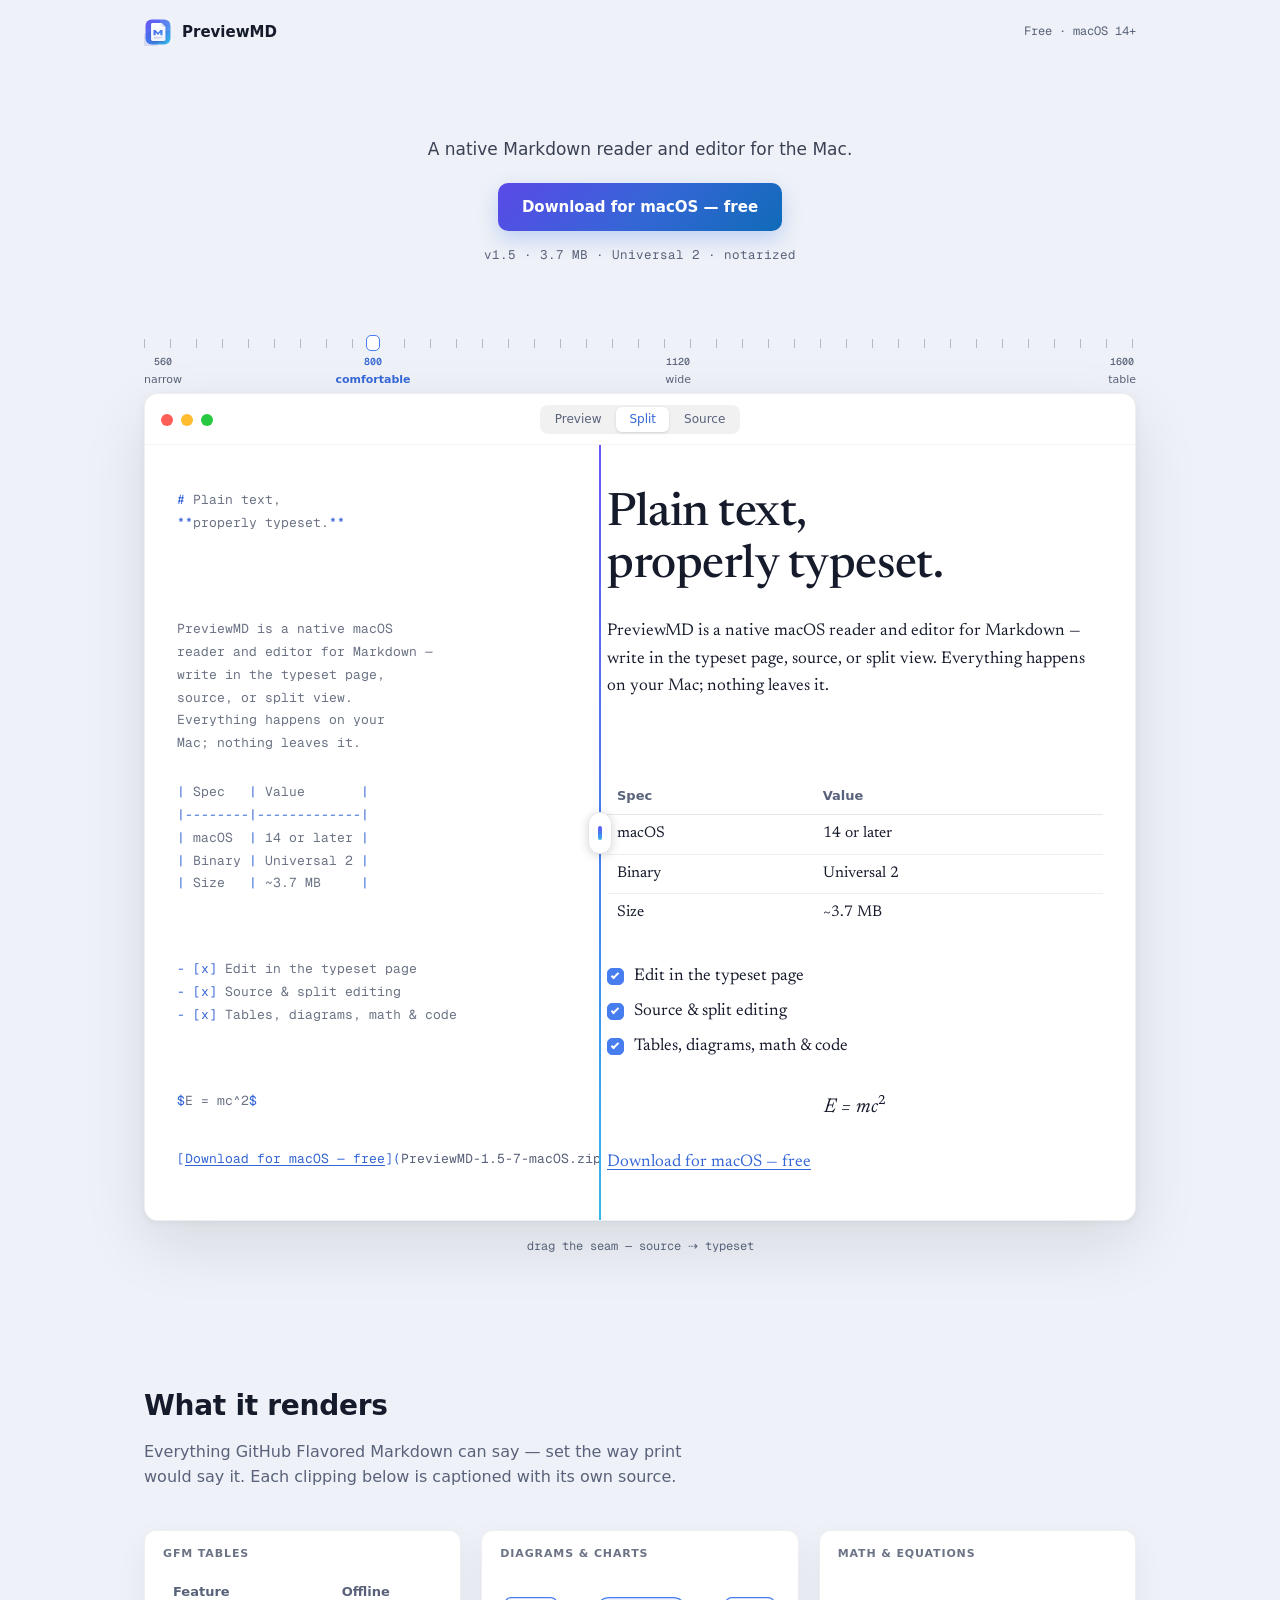
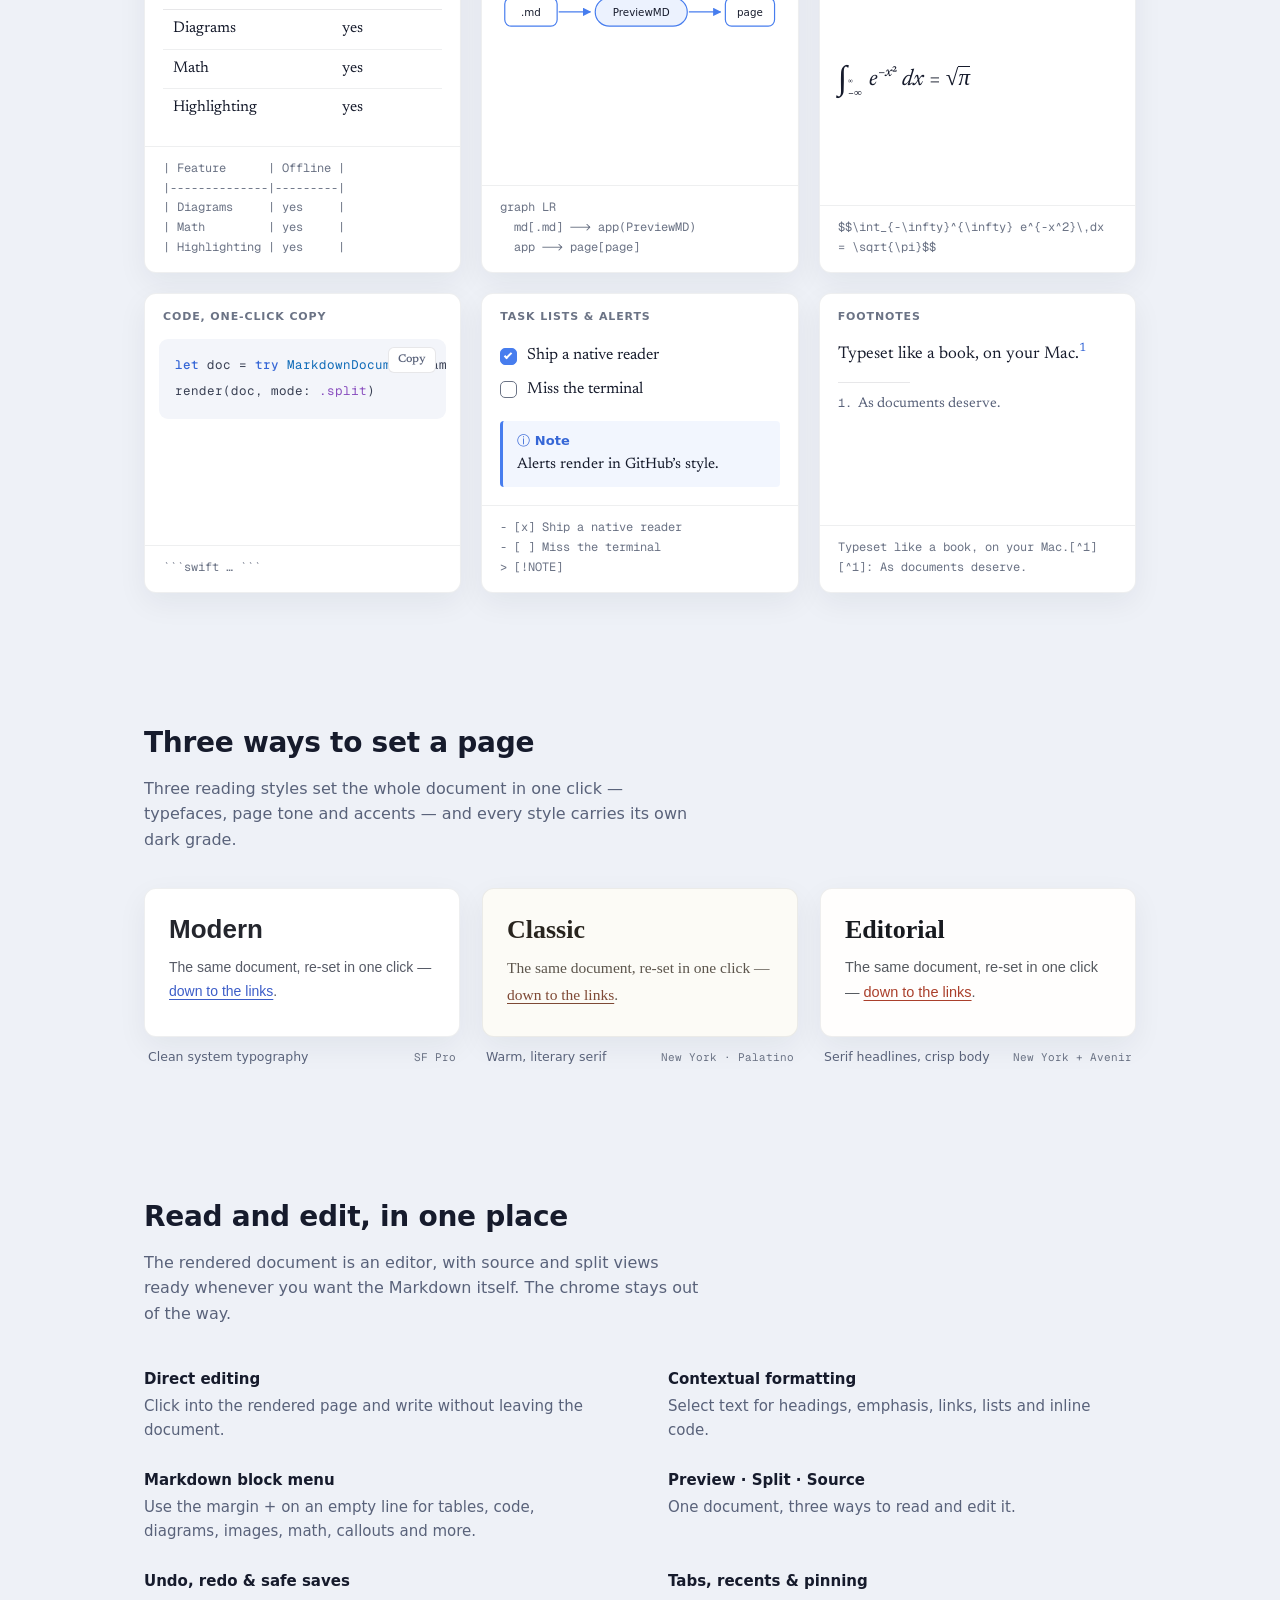
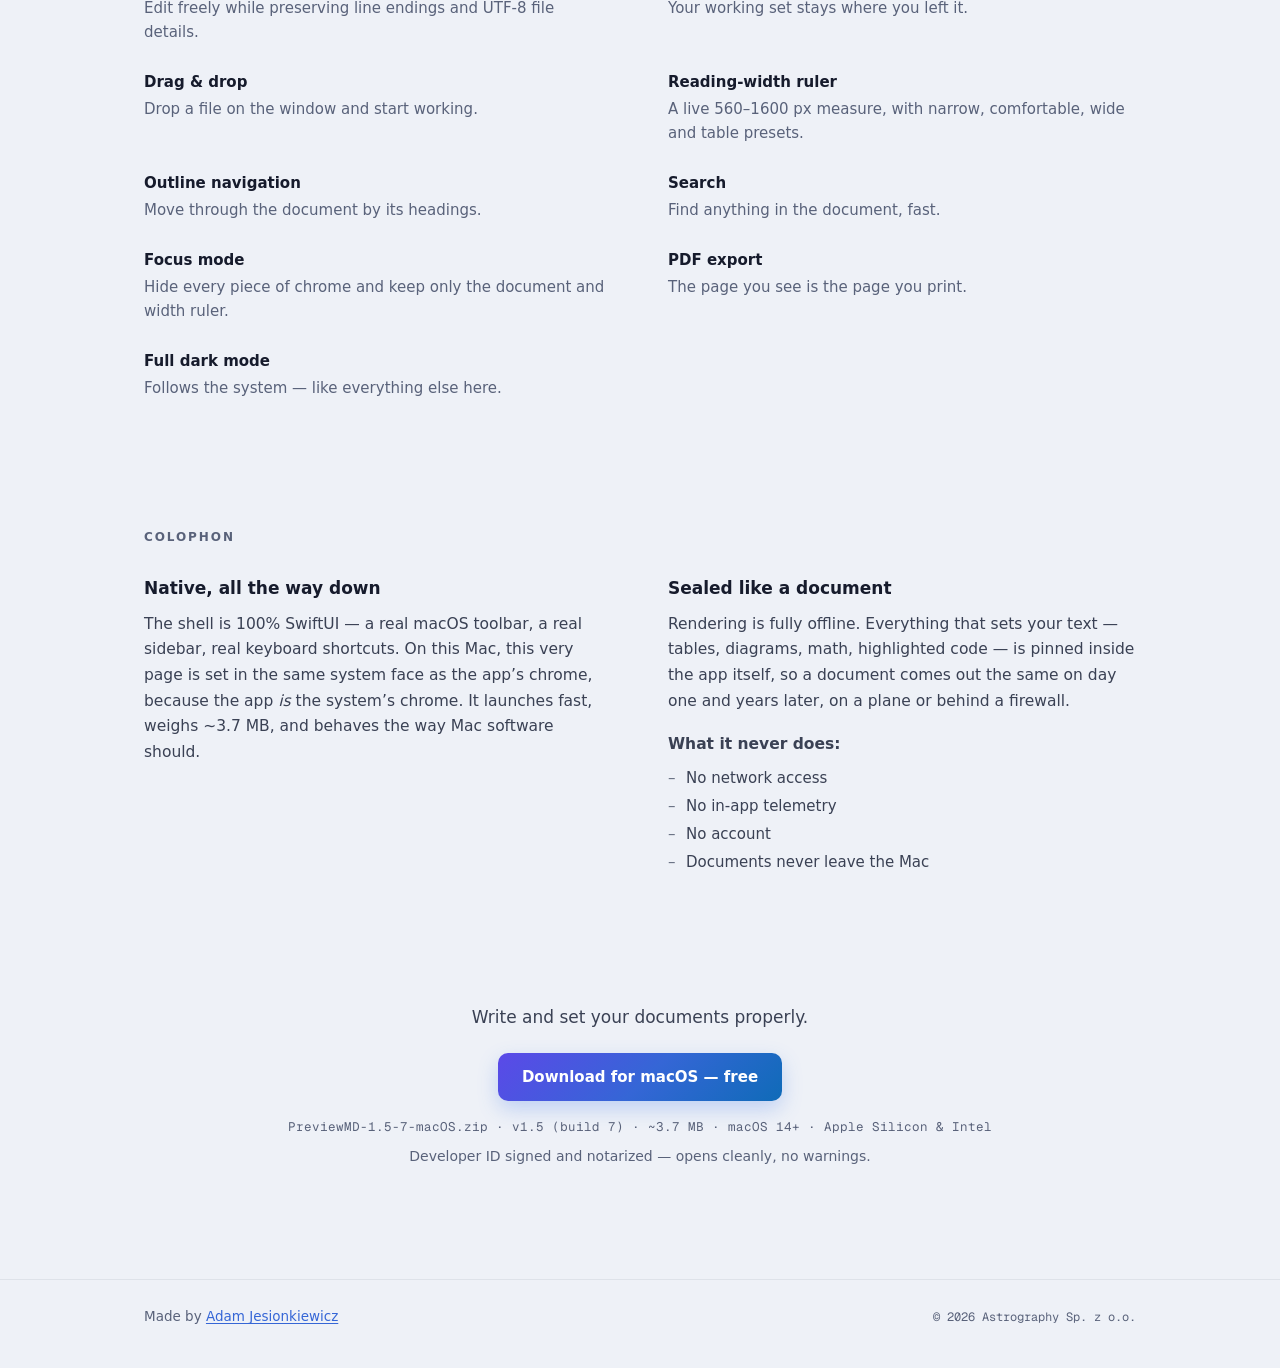
==== site/index.html @ 962b25c9 "Add shared analytics to landing page" ====
<!DOCTYPE html>
<html lang="en">
<head>
  <meta charset="utf-8">
  <meta name="viewport" content="width=device-width, initial-scale=1">
  <title>PreviewMD — Plain text, properly typeset.</title>
  <meta name="description" content="PreviewMD is a free, native macOS Markdown reader and editor with a print-inspired canvas. Edit the rendered document directly or work in source and split views — entirely offline. macOS 14+, notarized, ~3.7 MB.">
  <meta property="og:title" content="PreviewMD — Plain text, properly typeset.">
  <meta property="og:description" content="A native macOS reader and editor for Markdown — write in the typeset page, source, or split view. Everything happens on your Mac; nothing leaves it. Free download.">
  <meta property="og:type" content="website">
  <meta property="og:site_name" content="PreviewMD">
  <!-- og:image intentionally omitted until launch: scrapers require an absolute
       URL and do not render SVG. Export a 1200×630 PNG (icon on Desk #EEF1F7)
       and add: <meta property="og:image" content="https://YOUR-DOMAIN/og.png"> -->
  <meta name="theme-color" content="#EEF1F7" media="(prefers-color-scheme: light)">
  <meta name="theme-color" content="#0C101B" media="(prefers-color-scheme: dark)">
  <link rel="icon" type="image/svg+xml" href="data:image/svg+xml,%3Csvg%20width=%221024%22%20height=%221024%22%20viewBox=%220%200%201024%201024%22%20fill=%22none%22%20xmlns=%22http://www.w3.org/2000/svg%22%3E%3Cdefs%3E%3ClinearGradient%20id=%22background%22%20x1=%22132%22%20y1=%2284%22%20x2=%22908%22%20y2=%22944%22%20gradientUnits=%22userSpaceOnUse%22%3E%3Cstop%20stop-color=%22%236757F6%22/%3E%3Cstop%20offset=%220.52%22%20stop-color=%22%23477DEE%22/%3E%3Cstop%20offset=%221%22%20stop-color=%22%2335B9EA%22/%3E%3C/linearGradient%3E%3ClinearGradient%20id=%22paper%22%20x1=%22355%22%20y1=%22218%22%20x2=%22693%22%20y2=%22844%22%20gradientUnits=%22userSpaceOnUse%22%3E%3Cstop%20stop-color=%22white%22/%3E%3Cstop%20offset=%221%22%20stop-color=%22%23EEF1FF%22/%3E%3C/linearGradient%3E%3Cfilter%20id=%22shadow%22%20x=%22147%22%20y=%22113%22%20width=%22742%22%20height=%22829%22%20filterUnits=%22userSpaceOnUse%22%20color-interpolation-filters=%22sRGB%22%3E%3CfeDropShadow%20dx=%220%22%20dy=%2238%22%20stdDeviation=%2236%22%20flood-color=%22%2326316A%22%20flood-opacity=%220.34%22/%3E%3C/filter%3E%3C/defs%3E%3Crect%20x=%2256%22%20y=%2256%22%20width=%22912%22%20height=%22912%22%20rx=%22226%22%20fill=%22url(%23background)%22/%3E%3Ccircle%20cx=%22838%22%20cy=%22192%22%20r=%22272%22%20fill=%22white%22%20fill-opacity=%220.09%22/%3E%3Ccircle%20cx=%22204%22%20cy=%22846%22%20r=%22326%22%20fill=%22%23243BC7%22%20fill-opacity=%220.12%22/%3E%3Cg%20filter=%22url(%23shadow)%22%3E%3Cpath%20d=%22M258%20236C258%20207.281%20281.281%20184%20310%20184H643L786%20327V788C786%20816.719%20762.719%20840%20734%20840H310C281.281%20840%20258%20816.719%20258%20788V236Z%22%20fill=%22url(%23paper)%22/%3E%3Cpath%20d=%22M643%20184L786%20327H695C666.281%20327%20643%20303.719%20643%20275V184Z%22%20fill=%22%23D8DCF3%22/%3E%3Cpath%20d=%22M643%20184L786%20327H695C666.281%20327%20643%20303.719%20643%20275V184Z%22%20fill=%22white%22%20fill-opacity=%220.22%22/%3E%3C/g%3E%3Cpath%20d=%22M348%20635V438H421L512%20542L603%20438H676V635H597V530L512%20620L427%20530V635H348Z%22%20fill=%22url(%23background)%22/%3E%3Crect%20x=%22348%22%20y=%22697%22%20width=%22328%22%20height=%2222%22%20rx=%2211%22%20fill=%22%23BBC2E2%22/%3E%3Crect%20x=%22348%22%20y=%22749%22%20width=%22218%22%20height=%2222%22%20rx=%2211%22%20fill=%22%23D4D8EA%22/%3E%3C/svg%3E">
  <link rel="preconnect" href="https://fonts.googleapis.com">
  <link rel="preconnect" href="https://fonts.gstatic.com" crossorigin>
  <link href="https://fonts.googleapis.com/css2?family=Geist+Mono:wght@400;500&family=Newsreader:ital,opsz,wght@0,6..72,400;0,6..72,500;1,6..72,400&display=swap" rel="stylesheet">
  <link rel="stylesheet" href="styles.css?v=db-6">
  <script async src="https://www.googletagmanager.com/gtag/js?id=G-8YXDM1JJH2"></script>
  <script src="analytics.js?v=1"></script>
  <script src="main.js?v=db-7" defer></script>
</head>
<body>

<header class="topbar">
  <div class="wrap topbar-inner">
    <span class="brand">
      <img src="AppIcon.svg" alt="" width="28" height="28">
      <span class="brand-name">PreviewMD</span>
    </span>
    <span class="mono topbar-meta">Free&nbsp;&middot;&nbsp;macOS&nbsp;14+</span>
  </div>
</header>

<main>

  <!-- ============ HERO ============ -->
  <section class="hero wrap" id="hero">

    <div class="cta-block" id="ctaBlock">
      <p class="kicker">A native Markdown reader and editor for&nbsp;the&nbsp;Mac.</p>
      <a class="btn btn-prism" href="PreviewMD-1.5-7-macOS.zip" download data-download>Download for macOS — free</a>
      <p class="mono meta">v1.5&nbsp;&middot;&nbsp;3.7&nbsp;MB&nbsp;&middot;&nbsp;Universal&nbsp;2&nbsp;&middot;&nbsp;notarized</p>
    </div>

    <!-- Reading-width ruler: a working control, like the app's -->
    <div class="ruler" id="ruler">
      <div class="ruler-track" id="rulerTrack">
        <div class="ruler-ticks" aria-hidden="true"></div>
        <button class="ruler-stop" data-measure="560"  type="button"><span class="stop-num">560</span><span class="stop-name">narrow</span></button>
        <button class="ruler-stop" data-measure="800"  type="button"><span class="stop-num">800</span><span class="stop-name">comfortable</span></button>
        <button class="ruler-stop" data-measure="1120" type="button"><span class="stop-num">1120</span><span class="stop-name">wide</span></button>
        <button class="ruler-stop" data-measure="1600" type="button"><span class="stop-num">1600</span><span class="stop-name">table</span></button>
        <div class="ruler-handle" id="rulerHandle" role="slider" tabindex="0"
             aria-label="Reading width" aria-valuemin="560" aria-valuemax="1600"
             aria-valuenow="800" aria-valuetext="800 px" aria-orientation="horizontal">
          <span class="mono ruler-readout" id="rulerReadout">800&hairsp;px</span>
        </div>
      </div>
    </div>

    <!-- The galley: one document, source ⇢ typeset -->
    <div class="window" id="galley">
      <div class="titlebar">
        <div class="lights" aria-hidden="true">
          <span class="light l-close"><i>&times;</i></span>
          <span class="light l-min"><i>&ndash;</i></span>
          <span class="light l-zoom"><i>+</i></span>
        </div>
        <div class="segments" role="group" aria-label="View mode" id="segments">
          <button type="button" data-mode="preview" aria-pressed="false">Preview</button>
          <button type="button" data-mode="split" aria-pressed="true" class="active">Split</button>
          <button type="button" data-mode="source" aria-pressed="false">Source</button>
        </div>
        <div class="titlebar-spacer" aria-hidden="true"></div>
      </div>

      <div class="galley-body" id="galleyBody">

        <!-- Rendered layer (in flow, defines height) -->
        <div class="pane pane-rendered">
          <div class="doc doc-rendered">
            <div class="row" data-row="0">
              <h1 class="doc-h1">Plain text, properly&nbsp;typeset.</h1>
            </div>
            <div class="row" data-row="1">
              <p class="doc-p">PreviewMD is a native macOS reader and editor for Markdown — write in the typeset page, source, or split view. Everything happens on your Mac; nothing leaves&nbsp;it.</p>
            </div>
            <div class="row" data-row="2">
              <table class="doc-table">
                <thead><tr><th>Spec</th><th>Value</th></tr></thead>
                <tbody>
                  <tr><td>macOS</td><td>14 or later</td></tr>
                  <tr><td>Binary</td><td>Universal 2</td></tr>
                  <tr><td>Size</td><td>~3.7 MB</td></tr>
                </tbody>
              </table>
            </div>
            <div class="row" data-row="3">
              <ul class="doc-tasks">
                <li class="done"><span class="checkbox" aria-hidden="true"></span>Edit in the typeset page</li>
                <li class="done"><span class="checkbox" aria-hidden="true"></span>Source &amp; split editing</li>
                <li class="done"><span class="checkbox" aria-hidden="true"></span>Tables, diagrams, math &amp; code</li>
              </ul>
            </div>
            <div class="row" data-row="4">
              <p class="doc-math"><em>E&nbsp;=&nbsp;mc</em><sup>2</sup></p>
            </div>
            <div class="row" data-row="5">
              <p class="doc-p"><a class="doc-link" href="PreviewMD-1.5-7-macOS.zip" download data-download>Download for macOS — free</a></p>
            </div>
          </div>
        </div>

        <!-- Source layer (absolute overlay, clipped left of the seam) -->
        <div class="pane pane-source" aria-hidden="true">
          <div class="doc doc-source">
            <div class="row" data-row="0"><pre class="src"><span class="mk">#</span> Plain text,
<span class="mk">**</span>properly typeset.<span class="mk">**</span></pre></div>
            <div class="row" data-row="1"><pre class="src">PreviewMD is a native macOS
reader and editor for Markdown —
write in the typeset page,
source, or split view.
Everything happens on your
Mac; nothing leaves it.</pre></div>
            <div class="row" data-row="2"><pre class="src"><span class="mk">|</span> Spec   <span class="mk">|</span> Value       <span class="mk">|</span>
<span class="mk">|--------|-------------|</span>
<span class="mk">|</span> macOS  <span class="mk">|</span> 14 or later <span class="mk">|</span>
<span class="mk">|</span> Binary <span class="mk">|</span> Universal 2 <span class="mk">|</span>
<span class="mk">|</span> Size   <span class="mk">|</span> ~3.7 MB     <span class="mk">|</span></pre></div>
            <div class="row" data-row="3"><pre class="src"><span class="mk">- [x]</span> Edit in the typeset page
<span class="mk">- [x]</span> Source &amp; split editing
<span class="mk">- [x]</span> Tables, diagrams, math &amp; code</pre></div>
            <div class="row" data-row="4"><pre class="src"><span class="mk">$</span>E = mc^2<span class="mk">$</span></pre></div>
            <div class="row" data-row="5"><pre class="src"><span class="mk">[</span><a class="src-link" href="PreviewMD-1.5-7-macOS.zip" download data-download tabindex="-1">Download for macOS — free</a><span class="mk">](</span><span class="src-target" data-filename>PreviewMD-1.5-7-macOS.zip</span><span class="mk">)</span></pre></div>
          </div>
        </div>

        <div class="seam" aria-hidden="true"></div>
        <div class="seam-handle" id="seamHandle" role="slider" tabindex="0"
             aria-label="Seam between Markdown source and typeset preview" aria-orientation="horizontal"
             aria-valuemin="0" aria-valuemax="100" aria-valuenow="46" aria-valuetext="46%">
          <span class="seam-grip" aria-hidden="true"></span>
          <span class="mono seam-readout" id="seamReadout">46%</span>
        </div>

      </div>
    </div>

    <p class="hero-hint mono" aria-hidden="true">drag the seam — source&nbsp;&#8674;&nbsp;typeset</p>
  </section>

  <!-- ============ WHAT IT RENDERS ============ -->
  <section class="wrap section" id="renders">
    <h2>What it renders</h2>
    <p class="section-lede">Everything GitHub Flavored Markdown can say — set the way print would say it. Each clipping below is captioned with its own source.</p>

    <div class="clippings">

      <figure class="clipping">
        <p class="clip-label">GFM tables</p>
        <div class="clip-body">
          <table class="doc-table">
            <thead><tr><th>Feature</th><th>Offline</th></tr></thead>
            <tbody>
              <tr><td>Diagrams</td><td>yes</td></tr>
              <tr><td>Math</td><td>yes</td></tr>
              <tr><td>Highlighting</td><td>yes</td></tr>
            </tbody>
          </table>
        </div>
        <figcaption class="mono"><pre>| Feature      | Offline |
|--------------|---------|
| Diagrams     | yes     |
| Math         | yes     |
| Highlighting | yes     |</pre></figcaption>
      </figure>

      <figure class="clipping">
        <p class="clip-label">Diagrams &amp; charts</p>
        <div class="clip-body clip-diagram">
          <svg viewBox="0 0 352 88" role="img" aria-label="Flowchart: a Markdown file flows into PreviewMD, which flows into a typeset page.">
            <defs>
              <marker id="dgArrow" viewBox="0 0 10 10" refX="9" refY="5" markerWidth="7" markerHeight="7" orient="auto-start-reverse">
                <path d="M0 0 L10 5 L0 10 z" fill="currentColor"/>
              </marker>
            </defs>
            <g class="dg-node"><rect x="6" y="26" width="66" height="36" rx="8"/><text x="39" y="49">.md</text></g>
            <path class="dg-edge" d="M74 44h40" marker-end="url(#dgArrow)"/>
            <g class="dg-node dg-app"><rect x="120" y="26" width="116" height="36" rx="18"/><text x="178" y="49">PreviewMD</text></g>
            <path class="dg-edge" d="M238 44h40" marker-end="url(#dgArrow)"/>
            <g class="dg-node"><rect x="284" y="26" width="62" height="36" rx="8"/><text x="315" y="49">page</text></g>
          </svg>
        </div>
        <figcaption class="mono"><pre>graph LR
  md[.md] --> app(PreviewMD)
  app --> page[page]</pre></figcaption>
      </figure>

      <figure class="clipping">
        <p class="clip-label">Math &amp; equations</p>
        <div class="clip-body clip-math">
          <p class="math-display"><span class="int" aria-hidden="true">&int;</span><span class="int-limits"><sup>&infin;</sup><sub>&minus;&infin;</sub></span><em>&thinsp;e</em><sup>&minus;<em>x</em>&sup2;</sup><em>&nbsp;dx</em>&nbsp;=&nbsp;&radic;<span class="sqrt-arg">&pi;</span></p>
        </div>
        <figcaption class="mono"><pre>$$\int_{-\infty}^{\infty} e^{-x^2}\,dx = \sqrt{\pi}$$</pre></figcaption>
      </figure>

      <figure class="clipping">
        <p class="clip-label">Code, one-click copy</p>
        <div class="clip-body clip-code">
          <button class="copy-btn" type="button" data-copy>Copy</button>
          <pre><code><span class="tok-kw">let</span> doc = <span class="tok-kw">try</span> <span class="tok-type">MarkdownDocument</span>(named: <span class="tok-str">"README.md"</span>)
render(doc, mode: <span class="tok-enum">.split</span>)</code></pre>
        </div>
        <figcaption class="mono"><pre>```swift &hellip; ```</pre></figcaption>
      </figure>

      <figure class="clipping">
        <p class="clip-label">Task lists &amp; alerts</p>
        <div class="clip-body">
          <ul class="doc-tasks">
            <li class="done"><span class="checkbox" aria-hidden="true"></span>Ship a native reader</li>
            <li><span class="checkbox" aria-hidden="true"></span>Miss the terminal</li>
          </ul>
          <div class="doc-alert">
            <p class="alert-title">Note</p>
            <p>Alerts render in GitHub&rsquo;s style.</p>
          </div>
        </div>
        <figcaption class="mono"><pre>- [x] Ship a native reader
- [ ] Miss the terminal
> [!NOTE]</pre></figcaption>
      </figure>

      <figure class="clipping">
        <p class="clip-label">Footnotes</p>
        <div class="clip-body clip-footnote">
          <p class="doc-p">Typeset like a book, on your&nbsp;Mac.<sup>1</sup></p>
          <hr class="fn-rule">
          <p class="fn-text"><span class="mono">1.</span>&ensp;As documents deserve.</p>
        </div>
        <figcaption class="mono"><pre>Typeset like a book, on your Mac.[^1]
[^1]: As documents deserve.</pre></figcaption>
      </figure>

    </div>
  </section>

  <!-- ============ READING STYLES ============ -->
  <section class="wrap section" id="styles">
    <h2>Three ways to set a page</h2>
    <p class="section-lede">Three reading styles set the whole document in one click &mdash; typefaces, page tone and accents &mdash; and every style carries its own dark grade.</p>

    <div class="specimens">

      <figure class="specimen">
        <div class="spec-page spec-modern">
          <p class="spec-h">Modern</p>
          <p class="spec-p">The same document, re-set in one click &mdash; <span class="spec-link">down to the links</span>.</p>
        </div>
        <figcaption class="spec-cap">
          <span class="spec-sub">Clean system typography</span>
          <span class="mono spec-stack">SF Pro</span>
        </figcaption>
      </figure>

      <figure class="specimen">
        <div class="spec-page spec-classic">
          <p class="spec-h">Classic</p>
          <p class="spec-p">The same document, re-set in one click &mdash; <span class="spec-link">down to the links</span>.</p>
        </div>
        <figcaption class="spec-cap">
          <span class="spec-sub">Warm, literary serif</span>
          <span class="mono spec-stack">New York &middot; Palatino</span>
        </figcaption>
      </figure>

      <figure class="specimen">
        <div class="spec-page spec-editorial">
          <p class="spec-h">Editorial</p>
          <p class="spec-p">The same document, re-set in one click &mdash; <span class="spec-link">down to the links</span>.</p>
        </div>
        <figcaption class="spec-cap">
          <span class="spec-sub">Serif headlines, crisp body</span>
          <span class="mono spec-stack">New York + Avenir</span>
        </figcaption>
      </figure>

    </div>
  </section>

  <section class="wrap section" id="reader">
    <h2>Read and edit, in one place</h2>
    <p class="section-lede">The rendered document is an editor, with source and split views ready whenever you want the Markdown itself. The chrome stays out of the way.</p>
    <ul class="reader-list">
      <li><strong>Direct editing</strong><span>Click into the rendered page and write without leaving the document.</span></li>
      <li><strong>Contextual formatting</strong><span>Select text for headings, emphasis, links, lists and inline code.</span></li>
      <li><strong>Markdown block menu</strong><span>Use the margin + on an empty line for tables, code, diagrams, images, math, callouts and more.</span></li>
      <li><strong>Preview&nbsp;· Split&nbsp;· Source</strong><span>One document, three ways to read and edit it.</span></li>
      <li><strong>Undo, redo &amp; safe saves</strong><span>Edit freely while preserving line endings and UTF-8 file details.</span></li>
      <li><strong>Tabs, recents &amp; pinning</strong><span>Your working set stays where you left it.</span></li>
      <li><strong>Drag &amp; drop</strong><span>Drop a file on the window and start working.</span></li>
      <li><strong>Reading-width ruler</strong><span>A live 560–1600&nbsp;px measure, with narrow, comfortable, wide and table presets.</span></li>
      <li><strong>Outline navigation</strong><span>Move through the document by its headings.</span></li>
      <li><strong>Search</strong><span>Find anything in the document, fast.</span></li>
      <li><strong>Focus mode</strong><span>Hide every piece of chrome and keep only the document and width ruler.</span></li>
      <li><strong>PDF export</strong><span>The page you see is the page you print.</span></li>
      <li><strong>Full dark mode</strong><span>Follows the system — like everything else here.</span></li>
    </ul>
  </section>

  <!-- ============ COLOPHON ============ -->
  <section class="wrap section" id="colophon">
    <p class="smallcaps" aria-hidden="true">Colophon</p>
    <h2 class="sr-only">How PreviewMD is made</h2>
    <div class="colophon-cols">
      <div class="colophon-col">
        <h3>Native, all the way down</h3>
        <p>The shell is 100% SwiftUI — a real macOS toolbar, a real sidebar, real keyboard shortcuts. On this Mac, this very page is set in the same system face as the app&rsquo;s chrome, because the app <em>is</em> the system&rsquo;s chrome. It launches fast, weighs ~3.7&nbsp;MB, and behaves the way Mac software should.</p>
      </div>
      <div class="colophon-col">
        <h3>Sealed like a document</h3>
        <p>Rendering is fully offline. Everything that sets your text — tables, diagrams, math, highlighted code — is pinned inside the app itself, so a document comes out the same on day one and years later, on a plane or behind a firewall.</p>
        <p class="never-title">What it never does:</p>
        <ul class="never">
          <li>No network access</li>
          <li>No in-app telemetry</li>
          <li>No account</li>
          <li>Documents never leave the Mac</li>
        </ul>
      </div>
    </div>
  </section>

  <!-- ============ FOOTER CTA ============ -->
  <section class="wrap section footer-cta" id="download">
    <p class="kicker">Write and set your documents properly.</p>
    <a class="btn btn-prism" href="PreviewMD-1.5-7-macOS.zip" download data-download>Download for macOS — free</a>
    <p class="mono meta"><span data-filename>PreviewMD-1.5-7-macOS.zip</span>&nbsp;&middot; v1.5 (build 7)&nbsp;&middot; ~3.7&nbsp;MB&nbsp;&middot; macOS 14+&nbsp;&middot; Apple&nbsp;Silicon &amp; Intel</p>
    <p class="assure">Developer ID signed and notarized — opens cleanly, no warnings.</p>
  </section>

</main>

<footer class="site-footer">
  <div class="wrap footer-inner">
    <p>Made by <a href="mailto:adam@jesion.pl">Adam Jesionkiewicz</a></p>
    <p class="mono">&copy; 2026 Astrography Sp.&nbsp;z&nbsp;o.o.</p>
  </div>
</footer>

<!-- ============ EMAIL UPDATES MODAL ============ -->
<p class="sr-only" role="status" id="liveStatus"></p>
<dialog class="email-modal" id="emailCard" aria-labelledby="emailTitle" aria-describedby="emailDescription" tabindex="-1">
  <div class="modal-prism" aria-hidden="true"></div>
  <button class="modal-close" id="cardClose" type="button" aria-label="Close updates signup">&times;</button>
  <div class="modal-brand">
    <img src="AppIcon.svg" alt="" width="38" height="38">
    <span class="mono">PreviewMD updates</span>
  </div>
  <div id="cardMain">
    <p class="modal-kicker mono">A quiet mailing list</p>
    <h2 class="modal-title" id="emailTitle">The next page,<br>properly announced.</h2>
    <p class="modal-description" id="emailDescription">Hear about meaningful PreviewMD updates and the occasional new app from Astrography. No noise, no tracking.</p>
    <form class="modal-form" id="notifyForm" novalidate>
      <label class="sr-only" for="emailInput">Email address</label>
      <div class="modal-field">
        <input type="email" id="emailInput" name="email" required placeholder="you@example.com" autocomplete="email" inputmode="email">
        <button class="fn-submit" type="submit">Keep me posted</button>
      </div>
      <button class="fn-dismiss" id="cardDismiss" type="button">Not now</button>
    </form>
    <p class="card-error" id="cardError" role="alert" hidden>Couldn&rsquo;t save your address &mdash; please try again.</p>
  </div>
  <p class="card-success" id="cardSuccess" role="status" hidden>You&rsquo;re on the list. Thank you.</p>
</dialog>

</body>
</html>
---- site/styles.css ----
/* ============================================================
   PreviewMD — Galley
   Desk / Sheet / Ink / Slate / Signal Blue / Prism
   ============================================================ */

/* ---------- tokens ---------- */
:root {
  --desk: #EEF1F7;
  --sheet: #FFFFFF;
  --ink: #161B2C;
  --prose: #3A4154;
  --slate: #6B7385;
  --slate-deep: #59627A;
  --accent: #477DEE;
  --accent-text: #3566D6;
  --edge: rgba(22, 27, 44, 0.10);
  --edge-soft: rgba(22, 27, 44, 0.07);
  --code-bg: #F3F5FA;
  --sheet-shadow: 0 24px 64px rgba(22, 27, 44, 0.10), 0 2px 8px rgba(22, 27, 44, 0.05);
  --clip-shadow: 0 10px 30px rgba(22, 27, 44, 0.06);
  --tickc: rgba(107, 115, 133, 0.45);
  /* --prism carries white 15px button text, so every stop is an
     AA-darkened (>= 4.5:1 vs #fff) grade of the icon gradient;
     --prism-v is decorative (seam line + grip) and keeps the icon hues */
  --prism: linear-gradient(135deg, #5B49E8 0%, #3566D6 52%, #0F6BB8 100%);
  --prism-v: linear-gradient(180deg, #6757F6 0%, #477DEE 52%, #35B9EA 100%);
  --syn-kw: var(--accent-text);
  --syn-type: #0F6BB8;
  --syn-str: #B34162;
  --syn-enum: #8A4FBF;
  --font-ui: -apple-system, BlinkMacSystemFont, "SF Pro Text", system-ui, "Segoe UI", Roboto, sans-serif;
  --font-serif: "Newsreader", "Iowan Old Style", Georgia, serif;
  --font-mono: "Geist Mono", ui-monospace, "SF Mono", Menlo, Consolas, monospace;
}

@media (prefers-color-scheme: dark) {
  :root {
    --desk: #0C101B;
    --sheet: #151A28;
    --ink: #E9ECF6;
    --prose: #C3C9DA;
    --slate: #8A92A6;
    --slate-deep: #99A1B5;
    --accent: #6E9BF2;
    --accent-text: #8FB3F7;
    --edge: #262D42;
    --edge-soft: #202639;
    --code-bg: #10151F;
    --sheet-shadow: 0 0 0 1px #262D42;
    --clip-shadow: 0 0 0 1px #232A3E;
    --tickc: rgba(138, 146, 166, 0.4);
    --syn-type: #6CB8F2;
    --syn-str: #E58BA4;
    --syn-enum: #C89BF0;
  }
}

/* ---------- base ---------- */
*, *::before, *::after { box-sizing: border-box; }

html { scroll-behavior: smooth; }

body {
  margin: 0;
  background: var(--desk);
  color: var(--ink);
  font-family: var(--font-ui);
  font-size: 16px;
  line-height: 1.6;
  overflow-x: hidden;
  overflow-x: clip;
  -webkit-font-smoothing: antialiased;
  text-rendering: optimizeLegibility;
}

::selection { background: rgba(71, 125, 238, 0.22); }

img { max-width: 100%; display: block; }
[hidden] { display: none !important; }
a { color: var(--accent-text); }
button { font: inherit; color: inherit; }

h1, h2, h3, p, ul, pre, figure { margin: 0; }

.mono { font-family: var(--font-mono); }

.wrap {
  max-width: 1040px;
  margin-inline: auto;
  padding-inline: 24px;
}

.sr-only {
  position: absolute;
  width: 1px; height: 1px;
  padding: 0; margin: -1px;
  overflow: hidden;
  clip-path: inset(50%);
  white-space: nowrap;
  border: 0;
}

:focus-visible {
  outline: 2px solid var(--accent);
  outline-offset: 2px;
  border-radius: 4px;
}

/* ---------- buttons ---------- */
.btn {
  display: inline-flex;
  align-items: center;
  justify-content: center;
  gap: 8px;
  padding: 12px 24px;
  border: 0;
  border-radius: 10px;
  font-family: var(--font-ui);
  font-size: 15px;
  font-weight: 590;
  color: #fff;
  text-decoration: none;
  cursor: pointer;
  transition: transform 0.16s ease, box-shadow 0.16s ease;
}

.btn-prism {
  background: var(--prism);
  box-shadow: 0 8px 20px rgba(71, 125, 238, 0.28);
}
.btn-prism:hover {
  transform: translateY(-1px);
  box-shadow: 0 12px 26px rgba(71, 125, 238, 0.36);
}
.btn-prism:active { transform: translateY(0); }

.btn-blue { background: var(--accent-text); }
@media (prefers-color-scheme: dark) {
  .btn-blue { color: #0C101B; }
}
.btn-blue:hover { filter: brightness(1.06); }

/* ============================================================
   Top bar
   ============================================================ */
.topbar { padding: 18px 0; }

.topbar-inner {
  display: flex;
  align-items: center;
  justify-content: space-between;
  gap: 16px;
}

.brand {
  display: inline-flex;
  align-items: center;
  gap: 10px;
  font-weight: 590;
  font-size: 15px;
  color: var(--ink);
}

.topbar-meta {
  font-size: 12px;
  color: var(--slate-deep);
}

/* ============================================================
   Hero
   ============================================================ */
.hero { padding-top: clamp(40px, 7vw, 72px); }

.cta-block {
  text-align: center;
  margin-bottom: clamp(36px, 5vw, 56px);
  transition: opacity 0.55s ease, transform 0.55s ease;
}
.cta-block.pre {
  opacity: 0;
  transform: translateY(8px);
}

.kicker {
  font-size: 17px;
  color: var(--prose);
  margin-bottom: 20px;
}

.cta-block .meta { margin-top: 14px; }

.meta {
  font-size: 12.5px;
  color: var(--slate-deep);
}

/* ---------- reading-width ruler ---------- */
.ruler {
  margin-bottom: 8px;
  padding-top: 18px; /* room for the readout bubble */
}

.ruler-track {
  position: relative;
  height: 46px;
}

.ruler-ticks {
  position: absolute;
  inset: 0 0 auto 0;
  height: 9px;
  background-image:
    repeating-linear-gradient(to right, var(--tickc) 0 1px, transparent 1px 26px);
}

/* Stop positions live here rather than in a style attribute so the page needs
   no 'unsafe-inline' in its Content-Security-Policy. Each value is the measure's
   fraction of the 560–1600 px track. */
.ruler-stop[data-measure="560"]  { --x: 0%; }
.ruler-stop[data-measure="800"]  { --x: 23.08%; }
.ruler-stop[data-measure="1120"] { --x: 53.85%; }
.ruler-stop[data-measure="1600"] { --x: 100%; }

.ruler-stop {
  position: absolute;
  top: 11px;
  left: var(--x);
  transform: translateX(-50%);
  display: flex;
  flex-direction: column;
  align-items: center;
  gap: 1px;
  background: none;
  border: 0;
  padding: 4px 8px; /* >= 24px hit target */
  font-size: 11px;
  font-weight: 500;
  color: var(--slate-deep);
  cursor: pointer;
  white-space: nowrap;
}
.stop-num { font-family: var(--font-mono); font-size: 10px; letter-spacing: 0.02em; }
.ruler-stop:hover { color: var(--accent-text); }
.ruler-stop.active { color: var(--accent-text); font-weight: 590; }
.ruler-stop:first-of-type { transform: translateX(-8px); }
.ruler-stop:last-of-type { transform: translateX(calc(-100% + 8px)); }

.ruler-handle {
  position: absolute;
  top: -4px;
  left: calc((var(--measure, 800) - 560) / 1040 * 100%);
  width: 14px;
  height: 16px;
  transform: translateX(-50%);
  background: var(--sheet);
  border: 1.5px solid var(--accent);
  border-radius: 5px;
  cursor: ew-resize;
  touch-action: none;
}
/* invisible >= 24px hit area around the 14x16 visual */
.ruler-handle::before {
  content: "";
  position: absolute;
  inset: -8px;
}
.ruler-handle:hover,
.ruler-handle.dragging { background: var(--accent); }

.ruler-readout {
  position: absolute;
  bottom: calc(100% + 6px);
  left: 50%;
  transform: translateX(-50%);
  padding: 2px 7px;
  border-radius: 5px;
  background: var(--ink);
  color: var(--desk);
  font-size: 11px;
  white-space: nowrap;
  opacity: 0;
  pointer-events: none;
  transition: opacity 0.15s ease;
}
.ruler-handle:hover .ruler-readout,
.ruler-handle:focus-visible .ruler-readout,
.ruler-handle.dragging .ruler-readout { opacity: 1; }

/* ---------- the window ---------- */
.window {
  background: var(--sheet);
  border: 1px solid var(--edge-soft);
  border-radius: 14px;
  box-shadow: var(--sheet-shadow);
  overflow: hidden;
}

.titlebar {
  position: relative;
  display: flex;
  align-items: center;
  gap: 16px;
  padding: 11px 16px;
}
/* 0.5px transform-scaled hairline */
.titlebar::after {
  content: "";
  position: absolute;
  left: 0; right: 0; bottom: 0;
  height: 1px;
  background: var(--edge);
  transform: scaleY(0.5);
  transform-origin: bottom;
}

.lights {
  display: flex;
  gap: 8px;
  flex: 1 0 0;
}
.light {
  width: 12px; height: 12px;
  border-radius: 50%;
  display: inline-flex;
  align-items: center;
  justify-content: center;
}
.light i {
  font-style: normal;
  font-size: 9px;
  line-height: 1;
  color: rgba(0, 0, 0, 0.55);
  opacity: 0;
  transition: opacity 0.12s ease;
  transform: translateY(-0.5px);
}
.lights:hover i { opacity: 1; }
.l-close { background: #FF5F57; }
.l-min   { background: #FEBC2E; }
.l-zoom  { background: #28C840; }

.segments {
  display: flex;
  gap: 2px;
  padding: 2px;
  border-radius: 8px;
  background: color-mix(in srgb, var(--ink) 6%, transparent);
}
.segments button {
  border: 0;
  background: none;
  padding: 3px 13px;
  border-radius: 6px;
  font-size: 12px;
  font-weight: 500;
  color: var(--slate-deep);
  cursor: pointer;
  transition: background 0.12s ease, color 0.12s ease;
}
.segments button:active { transform: scale(0.97); }
.segments button.active {
  background: var(--sheet);
  color: var(--accent-text);
  box-shadow: 0 1px 3px rgba(22, 27, 44, 0.14);
}

.titlebar-spacer { flex: 1 0 0; }

/* ---------- galley body: two clipped layers ---------- */
.galley-body {
  position: relative;
  --seam: 46%;
  background: var(--sheet);
}

.pane {
  background: var(--sheet);
  padding: clamp(24px, 4vw, 44px) clamp(16px, 3vw, 32px);
}

.pane-rendered {
  position: relative;
  clip-path: inset(0 0 0 var(--seam));
}

.pane-source {
  position: absolute;
  inset: 0;
  clip-path: inset(0 calc(100% - var(--seam)) 0 0);
  overflow: hidden;
}

.doc {
  width: min(100%, calc(var(--measure, 800) * 0.62 * 1px));
  margin-inline: auto;
}

.doc .row { margin-bottom: 26px; }
.doc .row:last-child { margin-bottom: 0; }

/* rendered layer — Newsreader, full Ink */
.doc-rendered {
  font-family: var(--font-serif);
  font-size: 17px;
  line-height: 1.6;
  color: var(--ink);
}

.doc-h1 {
  font-family: var(--font-serif);
  font-optical-sizing: auto;
  font-size: clamp(32px, 5vw, 46px);
  font-weight: 500;
  line-height: 1.12;
  letter-spacing: -0.01em;
}

.doc-p { font-size: 17px; line-height: 1.6; }

.doc-table {
  width: 100%;
  border-collapse: collapse;
  font-size: 15.5px;
  line-height: 1.45;
}
.doc-table th {
  text-align: left;
  font-weight: 590;
  font-family: var(--font-ui);
  font-size: 13px;
  color: var(--slate-deep);
  padding: 6px 10px 8px;
  border-bottom: 1.5px solid var(--edge);
}
.doc-table td {
  padding: 8px 10px;
  border-bottom: 1px solid var(--edge-soft);
}
.doc-table tr:last-child td { border-bottom: 0; }

.doc-tasks {
  list-style: none;
  padding: 0;
}
.doc-tasks li {
  display: flex;
  align-items: center;
  gap: 10px;
  padding: 4px 0;
}
.checkbox {
  flex: none;
  width: 17px; height: 17px;
  border-radius: 5px;
  border: 1.5px solid var(--slate);
  position: relative;
}
.doc-tasks .done .checkbox {
  background: var(--accent);
  border-color: var(--accent);
}
.doc-tasks .done .checkbox::after {
  content: "";
  position: absolute;
  left: 5px; top: 2px;
  width: 4px; height: 8px;
  border: solid #fff;
  border-width: 0 2px 2px 0;
  transform: rotate(45deg);
}
@media (prefers-color-scheme: dark) {
  .doc-tasks .done .checkbox::after { border-color: #0C101B; }
}

/* display math is centered in print anyway */
.doc-math {
  font-size: 20px;
  text-align: center;
}
.doc-math sup { font-size: 0.65em; }

/* what the renderer would actually produce for [text](url): a link */
.doc-link {
  color: var(--accent-text);
  text-decoration: underline;
  text-decoration-thickness: 1px;
  text-underline-offset: 3px;
}

/* source layer — Geist Mono, muted Slate */
.doc-source { color: var(--slate); }

.src {
  font-family: var(--font-mono);
  font-size: 13px;
  line-height: 1.75;
  white-space: pre-wrap;
  overflow-wrap: break-word;
}
.mk { color: var(--accent-text); }
.src-link {
  color: var(--accent-text);
  text-decoration: underline;
  text-underline-offset: 2px;
}
.src-target { color: var(--slate-deep); }

/* ---------- seam ---------- */
.seam {
  position: absolute;
  top: 0; bottom: 0;
  left: var(--seam);
  width: 2px;
  margin-left: -1px;
  background: var(--prism-v);
  pointer-events: none;
}

.seam-handle {
  position: absolute;
  top: 50%;
  left: var(--seam);
  transform: translate(-50%, -50%);
  width: 24px;
  height: 42px;
  display: flex;
  align-items: center;
  justify-content: center;
  background: var(--sheet);
  border: 1px solid var(--edge);
  border-radius: 999px;
  box-shadow: 0 2px 10px rgba(22, 27, 44, 0.18);
  cursor: ew-resize;
  touch-action: none;
  transition: box-shadow 0.15s ease;
}
.seam-handle:hover,
.seam-handle.dragging {
  box-shadow: 0 2px 14px rgba(71, 125, 238, 0.42);
}

/* the handle carries the Prism gradient — one of its two brand homes */
.seam-grip {
  width: 4px;
  height: 14px;
  border-radius: 2px;
  background: var(--prism-v);
}

.seam-readout {
  position: absolute;
  top: calc(100% + 8px);
  left: 50%;
  transform: translateX(-50%);
  padding: 2px 7px;
  border-radius: 5px;
  background: var(--ink);
  color: var(--desk);
  font-size: 11px;
  white-space: nowrap;
  opacity: 0;
  pointer-events: none;
  transition: opacity 0.15s ease;
}
.seam-handle:hover .seam-readout,
.seam-handle:focus-visible .seam-readout,
.seam-handle.dragging .seam-readout { opacity: 1; }

.hero-hint {
  margin-top: 16px;
  text-align: center;
  font-size: 12px;
  color: var(--slate-deep);
}

/* ============================================================
   Sections
   ============================================================ */
.section { margin-top: clamp(96px, 12vw, 128px); }

.section h2 {
  font-size: 28px;
  font-weight: 590;
  letter-spacing: -0.01em;
}

.section-lede {
  margin-top: 10px;
  max-width: 560px;
  font-size: 16px;
  color: var(--slate-deep);
}

/* ---------- clippings ---------- */
.clippings {
  margin-top: 40px;
  display: grid;
  grid-template-columns: repeat(3, 1fr);
  gap: 20px;
}

.clipping {
  display: flex;
  flex-direction: column;
  background: var(--sheet);
  border: 1px solid var(--edge-soft);
  border-radius: 12px;
  box-shadow: var(--clip-shadow);
  overflow: hidden;
}

.clip-label {
  padding: 14px 18px 0;
  font-size: 11px;
  font-weight: 590;
  letter-spacing: 0.08em;
  text-transform: uppercase;
  color: var(--slate);
}

.clip-body {
  flex: 1 0 auto;
  padding: 14px 18px 18px;
  font-family: var(--font-serif);
  font-size: 16px;
  color: var(--ink);
}

.clipping figcaption {
  border-top: 1px solid var(--edge-soft);
  padding: 12px 18px 14px;
  color: var(--slate);
}
.clipping figcaption pre {
  font-family: var(--font-mono);
  font-size: 12px;
  line-height: 1.65;
  white-space: pre-wrap;
  overflow-wrap: break-word;
}

/* diagram clipping */
.clip-diagram svg {
  width: 100%;
  height: auto;
  color: var(--accent);
  display: block;
}
.dg-node rect {
  fill: none;
  stroke: currentColor;
  stroke-width: 1.5;
}
.dg-app rect { fill: color-mix(in srgb, var(--accent) 10%, transparent); }
.dg-node text {
  fill: var(--ink);
  font-family: var(--font-ui);
  font-size: 13px;
  text-anchor: middle;
}
.dg-edge {
  stroke: currentColor;
  stroke-width: 1.5;
  fill: none;
}

/* math clipping */
.clip-math { display: flex; align-items: center; }
.math-display {
  font-family: var(--font-serif);
  font-size: 23px;
  line-height: 1.5;
}
.math-display .int {
  font-size: 34px;
  font-weight: 400;
  line-height: 1;
  vertical-align: -0.12em;
}
.int-limits {
  display: inline-flex;
  flex-direction: column;
  font-size: 11px;
  line-height: 1.25;
  margin: 0 2px 0 1px;
  vertical-align: 2px;
}
.int-limits sup, .int-limits sub { font-size: inherit; line-height: inherit; }
.math-display sup { font-size: 0.62em; }
.sqrt-arg {
  border-top: 1.25px solid currentColor;
  padding-top: 1px;
  font-style: italic;
}

/* code clipping */
.clip-code { position: relative; padding: 14px; }
.clip-code pre {
  background: var(--code-bg);
  border-radius: 9px;
  padding: 14px 16px;
  overflow-x: auto;
}
.clip-code code {
  font-family: var(--font-mono);
  font-size: 12.5px;
  line-height: 1.7;
  color: var(--prose);
}
.tok-kw   { color: var(--syn-kw); font-weight: 500; }
.tok-type { color: var(--syn-type); }
.tok-str  { color: var(--syn-str); }
.tok-enum { color: var(--syn-enum); }

.copy-btn {
  position: absolute;
  top: 22px;
  right: 24px;
  border: 1px solid var(--edge);
  background: var(--sheet);
  color: var(--slate-deep);
  font-size: 11px;
  font-weight: 500;
  padding: 3px 9px;
  border-radius: 6px;
  cursor: pointer;
  transition: color 0.12s ease, border-color 0.12s ease;
}
.copy-btn:hover { color: var(--accent-text); border-color: var(--accent); }
.copy-btn.done { color: var(--accent-text); border-color: var(--accent); }

/* alert clipping */
.doc-alert {
  margin-top: 14px;
  border-left: 3px solid var(--accent);
  border-radius: 4px;
  background: color-mix(in srgb, var(--accent) 7%, transparent);
  padding: 10px 14px;
  font-size: 15px;
}
.alert-title {
  font-family: var(--font-ui);
  font-size: 13px;
  font-weight: 590;
  color: var(--accent-text);
  margin-bottom: 2px;
}
.alert-title::before { content: "ⓘ "; }

/* footnote clipping */
.clip-footnote sup { font-size: 0.7em; color: var(--accent-text); }
.fn-rule {
  border: 0;
  border-top: 1px solid var(--edge);
  width: 72px;
  margin: 14px 0 10px;
}
.fn-text { font-size: 14px; color: var(--slate-deep); }
.fn-text .mono { font-size: 12px; }

/* ---------- reading and editing ---------- */
.reader-list {
  margin-top: 40px;
  padding: 0;
  list-style: none;
  display: grid;
  grid-template-columns: 1fr 1fr;
  gap: 26px 56px;
}
.reader-list li strong {
  display: block;
  font-size: 15px;
  font-weight: 590;
}
.reader-list li span {
  display: block;
  margin-top: 3px;
  font-size: 15px;
  color: var(--slate-deep);
}

/* ---------- colophon ---------- */
.smallcaps {
  font-size: 12px;
  font-weight: 590;
  letter-spacing: 0.16em;
  text-transform: uppercase;
  color: var(--slate-deep);
}

.colophon-cols {
  margin-top: 28px;
  display: grid;
  grid-template-columns: 1fr 1fr;
  gap: 56px;
}
.colophon-col h3 {
  font-size: 17px;
  font-weight: 590;
  margin-bottom: 10px;
}
.colophon-col p {
  font-size: 15.5px;
  line-height: 1.65;
  color: var(--prose);
}
.never-title {
  margin-top: 18px;
  font-weight: 590;
  color: var(--ink);
  font-size: 14px;
}
.never {
  margin-top: 6px;
  padding: 0;
  list-style: none;
}
.never li {
  font-size: 15px;
  color: var(--prose);
  padding: 2px 0 2px 18px;
  position: relative;
}
.never li::before {
  content: "–";
  position: absolute;
  left: 0;
  color: var(--slate);
}

/* ---------- footer CTA ---------- */
.footer-cta {
  text-align: center;
  padding-bottom: clamp(72px, 10vw, 112px);
}
.footer-cta .kicker { margin-bottom: 22px; }
.footer-cta .meta { margin-top: 16px; }
.assure {
  margin-top: 8px;
  font-size: 14px;
  color: var(--slate-deep);
}

/* ---------- footer ---------- */
.site-footer {
  border-top: 1px solid var(--edge-soft);
  padding: 26px 0 40px;
}
.footer-inner {
  display: flex;
  align-items: baseline;
  justify-content: space-between;
  gap: 12px;
  flex-wrap: wrap;
  font-size: 13.5px;
  color: var(--slate-deep);
}
.footer-inner .mono { font-size: 12px; }
.footer-inner a {
  color: var(--accent-text);
  text-decoration-thickness: 1px;
  text-underline-offset: 2px;
}

/* ============================================================
   Reading-style specimens — three mini pages, each set with the
   app's real style tokens (renderer.css): page tone, ink, link
   accent and typefaces, with each style's own dark grade below.
   ============================================================ */
.specimens {
  display: grid;
  grid-template-columns: repeat(3, 1fr);
  gap: 22px;
  margin-top: 36px;
}

.specimen {
  margin: 0;
  display: flex;
  flex-direction: column;
}

.spec-page {
  flex: 1;
  background: var(--p-page);
  border: 1px solid var(--edge-soft);
  border-radius: 12px;
  box-shadow: var(--clip-shadow);
  padding: 26px 24px 28px;
}

.spec-h {
  margin: 0;
  font-family: var(--p-display);
  font-size: 26px;
  font-weight: 640;
  line-height: 1.15;
  color: var(--p-ink);
}

.spec-p {
  margin: 10px 0 0;
  font-family: var(--p-body);
  font-size: var(--p-size);
  line-height: var(--p-leading);
  color: var(--p-muted);
}

.spec-link {
  color: var(--p-link);
  text-decoration: underline;
  text-decoration-thickness: 1px;
  text-underline-offset: 3px;
}

/* token sets lifted from the app's renderer.css, light grade */
.spec-modern {
  --p-page: #ffffff;
  --p-ink: #24262d;
  --p-muted: #565a66;
  --p-link: #3c5dc8;
  --p-display: -apple-system, BlinkMacSystemFont, "SF Pro Display", "Helvetica Neue", sans-serif;
  --p-body: -apple-system, BlinkMacSystemFont, "SF Pro Text", "Helvetica Neue", sans-serif;
  --p-size: 14px;
  --p-leading: 1.72;
}
.spec-classic {
  --p-page: #fcfbf6;
  --p-ink: #28241e;
  --p-muted: #5c554c;
  --p-link: #7e4935;
  --p-display: "New York", "Iowan Old Style", "Palatino Linotype", Palatino, Georgia, ui-serif, serif;
  --p-body: "New York", "Iowan Old Style", "Palatino Linotype", Palatino, Georgia, ui-serif, serif;
  --p-size: 15.5px;
  --p-leading: 1.7;
}
.spec-editorial {
  --p-page: #fffefd;
  --p-ink: #171a1f;
  --p-muted: #565a60;
  --p-link: #aa3f2b;
  --p-display: "New York", "Iowan Old Style", Charter, Georgia, ui-serif, serif;
  --p-body: "Avenir Next", Avenir, -apple-system, BlinkMacSystemFont, "SF Pro Text", sans-serif;
  --p-size: 14.5px;
  --p-leading: 1.68;
}

@media (prefers-color-scheme: dark) {
  .spec-page { border-color: var(--edge); box-shadow: none; }
  .spec-modern {
    --p-page: #1d1e22;
    --p-ink: #ececf1;
    --p-muted: #b5b6c0;
    --p-link: #9db7ff;
  }
  .spec-classic {
    --p-page: #211f1b;
    --p-ink: #eee9df;
    --p-muted: #c0b7aa;
    --p-link: #e2a88b;
  }
  .spec-editorial {
    --p-page: #1c1e21;
    --p-ink: #f0efec;
    --p-muted: #b8b8b5;
    --p-link: #f09a84;
  }
}

.spec-cap {
  display: flex;
  justify-content: space-between;
  align-items: baseline;
  gap: 12px;
  padding: 10px 4px 0;
}
.spec-sub {
  font-size: 12.5px;
  color: var(--slate-deep);
}
.spec-stack {
  font-size: 11px;
  color: var(--slate);
  white-space: nowrap;
}

@media (max-width: 900px) {
  .specimens { grid-template-columns: 1fr; }
}

/* ============================================================
   Email updates modal
   ============================================================ */
/* A small native sheet: the app icon and quiet editorial typography
   keep it in the same visual language as the landing page. */
.email-modal {
  width: min(510px, calc(100vw - 32px));
  margin: auto;
  background: var(--sheet);
  color: var(--ink);
  border: 1px solid var(--edge);
  border-radius: 20px;
  box-shadow: 0 36px 100px rgba(22, 27, 44, 0.28);
  padding: 34px 36px 30px;
  overflow: hidden;
}
.email-modal::backdrop {
  background: rgba(22, 27, 44, 0.42);
  backdrop-filter: blur(5px);
  -webkit-backdrop-filter: blur(5px);
}
@media (prefers-color-scheme: dark) {
  .email-modal {
    border-color: #30384f;
    box-shadow: 0 36px 100px rgba(0, 0, 0, 0.42);
  }
  .email-modal::backdrop { background: rgba(3, 6, 13, 0.68); }
}
.email-modal[open] { animation: modal-in 0.3s cubic-bezier(0.22, 1, 0.36, 1); }
/* the dialog receives programmatic focus after signup so the status is
   announced; the ring on the whole sheet is noise, not navigation */
.email-modal:focus-visible { outline: none; }
@keyframes modal-in {
  from { opacity: 0; transform: translateY(12px) scale(0.975); }
}

.modal-prism {
  position: absolute;
  inset: 0 0 auto;
  height: 4px;
  background: var(--prism);
}

.modal-close {
  position: absolute;
  top: 14px;
  right: 14px;
  display: grid;
  place-items: center;
  width: 32px;
  height: 32px;
  padding: 0 0 2px;
  border: 1px solid transparent;
  border-radius: 50%;
  background: transparent;
  color: var(--slate-deep);
  font-size: 22px;
  line-height: 1;
  cursor: pointer;
}
.modal-close:hover {
  background: var(--code-bg);
  color: var(--ink);
}

.modal-brand {
  display: flex;
  align-items: center;
  gap: 11px;
  margin-bottom: 28px;
  color: var(--slate-deep);
  font-size: 11px;
  letter-spacing: 0.04em;
  text-transform: uppercase;
}
.modal-brand img {
  width: 38px;
  height: 38px;
  border-radius: 9px;
  box-shadow: 0 5px 14px rgba(71, 125, 238, 0.2);
}

.modal-kicker {
  margin-bottom: 9px;
  color: var(--accent-text);
  font-size: 11px;
  font-weight: 500;
  letter-spacing: 0.08em;
  text-transform: uppercase;
}

.modal-title {
  max-width: 390px;
  font-family: var(--font-serif);
  font-size: clamp(32px, 7vw, 42px);
  font-weight: 500;
  line-height: 1.03;
  letter-spacing: -0.025em;
}

.modal-description {
  max-width: 410px;
  margin-top: 16px;
  font-size: 15px;
  line-height: 1.6;
  color: var(--prose);
}

.modal-form {
  margin-top: 24px;
}

.modal-field {
  display: flex;
  align-items: stretch;
  padding: 5px;
  background: var(--code-bg);
  border: 1px solid var(--edge);
  border-radius: 12px;
  transition: border-color 0.15s ease, box-shadow 0.15s ease;
}
.modal-field:focus-within {
  border-color: var(--accent);
  box-shadow: 0 0 0 3px rgba(71, 125, 238, 0.14);
}

.modal-form input {
  min-width: 0;
  flex: 1;
  padding: 10px 11px;
  font: inherit;
  font-size: 14px;
  color: var(--ink);
  background: transparent;
  border: 0;
  border-radius: 8px;
}
.modal-form input::placeholder { color: var(--slate-deep); }
.modal-form input:focus-visible { outline: 0; }

.fn-submit {
  flex: none;
  border: 0;
  border-radius: 8px;
  padding: 10px 14px;
  background: var(--prism);
  color: #fff;
  cursor: pointer;
  font-size: 13px;
  font-weight: 590;
  box-shadow: 0 5px 14px rgba(71, 125, 238, 0.2);
}
.fn-submit:hover { filter: brightness(1.06); }
.fn-submit:disabled {
  cursor: wait;
  filter: saturate(0.65);
  opacity: 0.72;
}

.fn-dismiss {
  display: block;
  margin: 13px auto 0;
  padding: 3px 8px;
  border: 0;
  background: none;
  color: var(--slate-deep);
  cursor: pointer;
  font-size: 12.5px;
}
.fn-dismiss:hover { color: var(--ink); }

.card-error {
  margin: 10px 0 0;
  text-align: center;
  font-size: 12px;
  color: #B42318;
}
@media (prefers-color-scheme: dark) {
  .card-error { color: #F0857D; }
}

.card-success {
  padding: 30px 0 26px;
  text-align: center;
  font-family: var(--font-serif);
  font-size: 27px;
  color: var(--ink);
}

/* ============================================================
   Responsive
   ============================================================ */
@media (max-width: 900px) {
  .clippings { grid-template-columns: 1fr 1fr; }
}

@media (max-width: 640px) {
  .ruler { display: none; }
  .clippings { grid-template-columns: 1fr; }
  .reader-list { grid-template-columns: 1fr; gap: 20px; }
  .colophon-cols { grid-template-columns: 1fr; gap: 36px; }
  .segments button { padding: 3px 9px; font-size: 11px; }
  .src { font-size: 12px; }
  .doc-rendered { font-size: 15px; }
  .doc-p { font-size: 15px; }
  .doc-table { font-size: 14px; }
  .email-modal { padding: 28px 22px 24px; }
  .modal-brand { margin-bottom: 22px; }
  .modal-field { display: block; }
  .fn-submit { width: 100%; margin-top: 4px; }
}

@media (max-width: 400px) {
  .wrap { padding-inline: 16px; }
  .section h2 { font-size: 24px; }
}

/* ============================================================
   Reduced motion
   ============================================================ */
@media (prefers-reduced-motion: reduce) {
  html { scroll-behavior: auto; }
  *, *::before, *::after {
    transition-duration: 0.01ms !important;
    animation-duration: 0.01ms !important;
  }
}
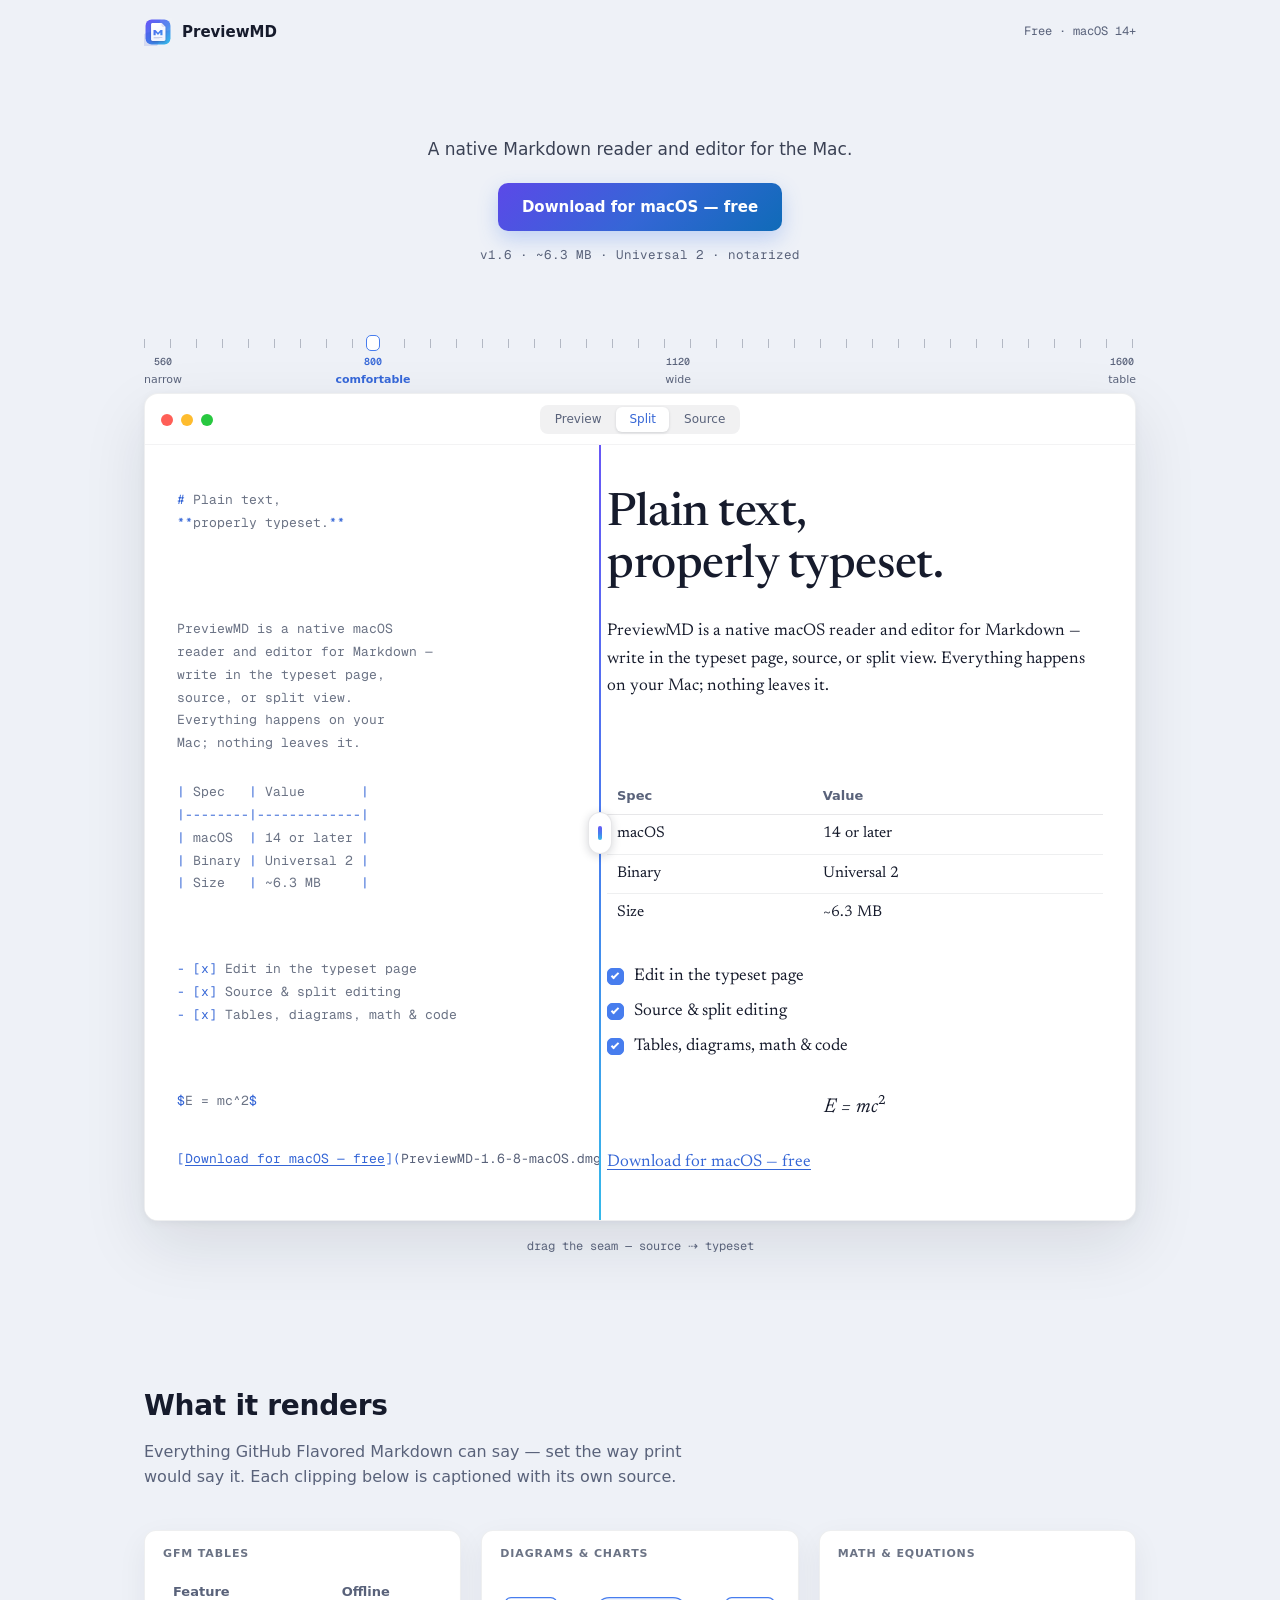
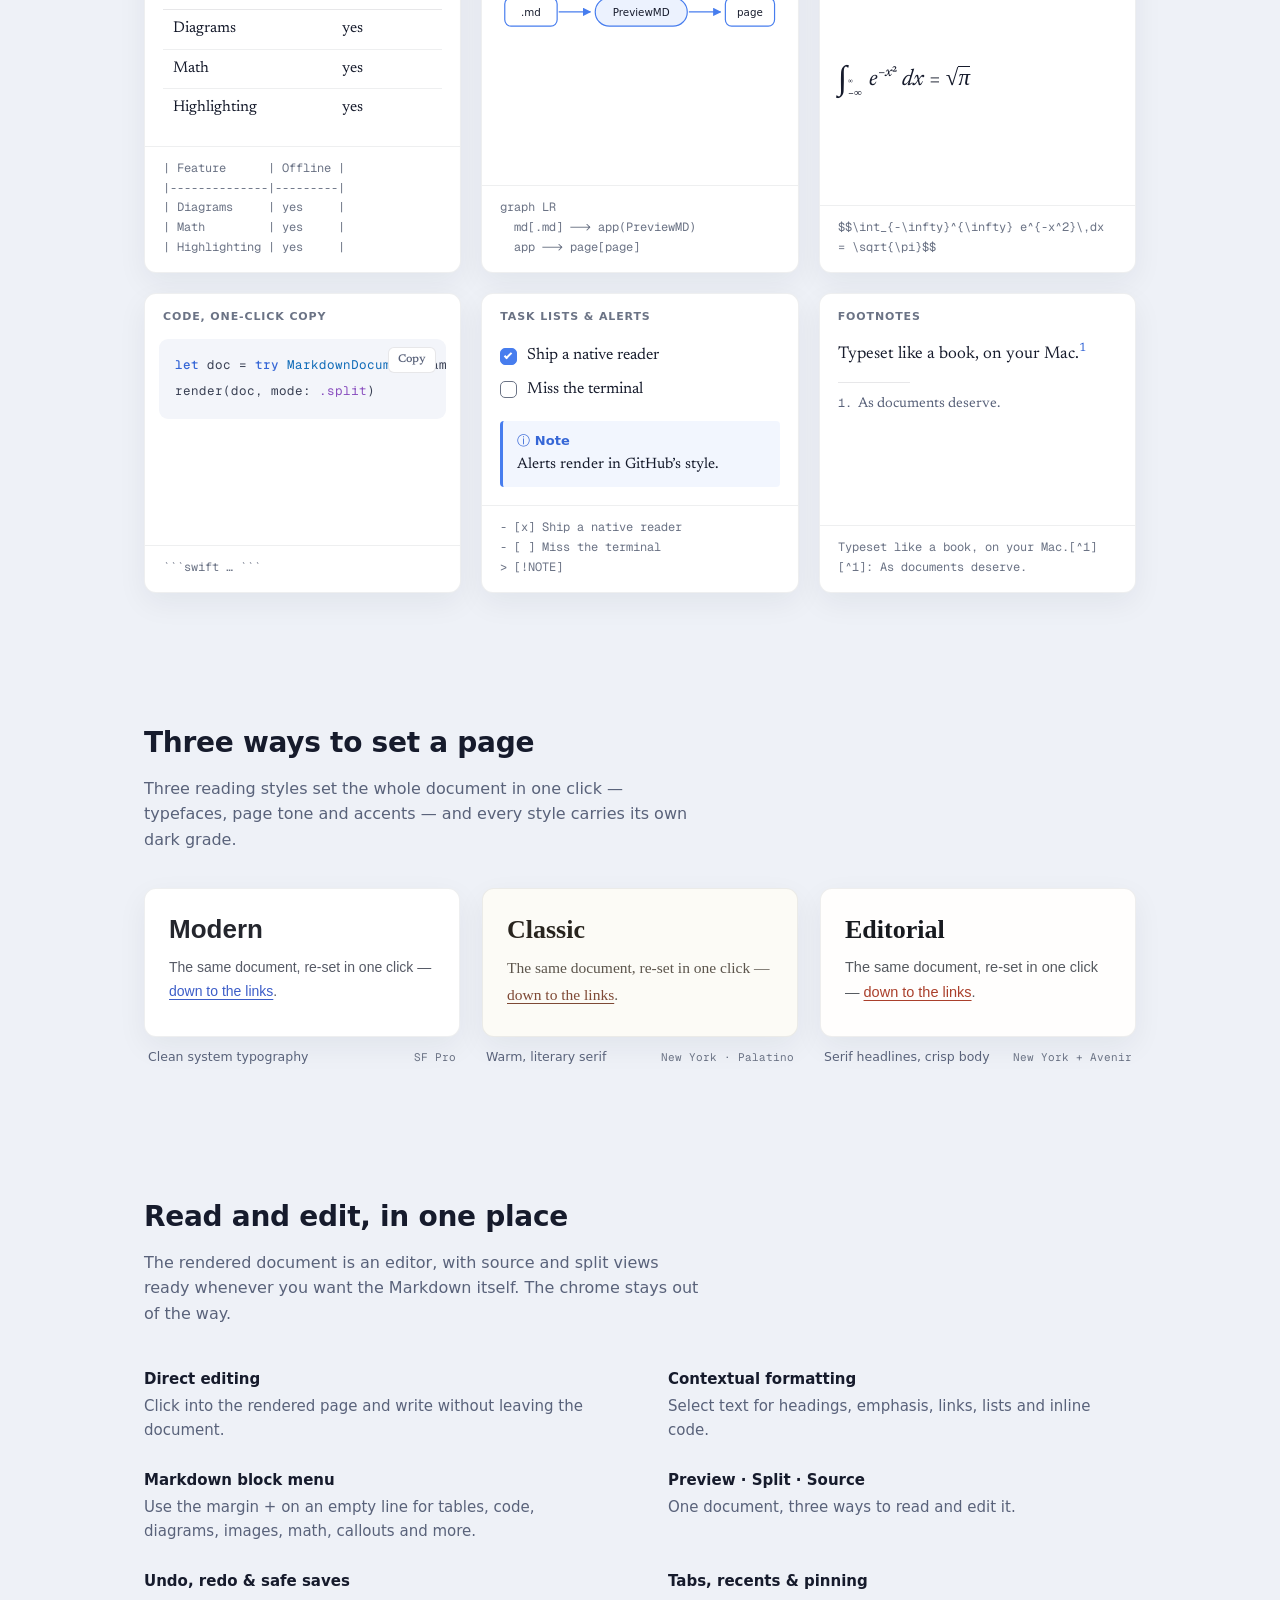
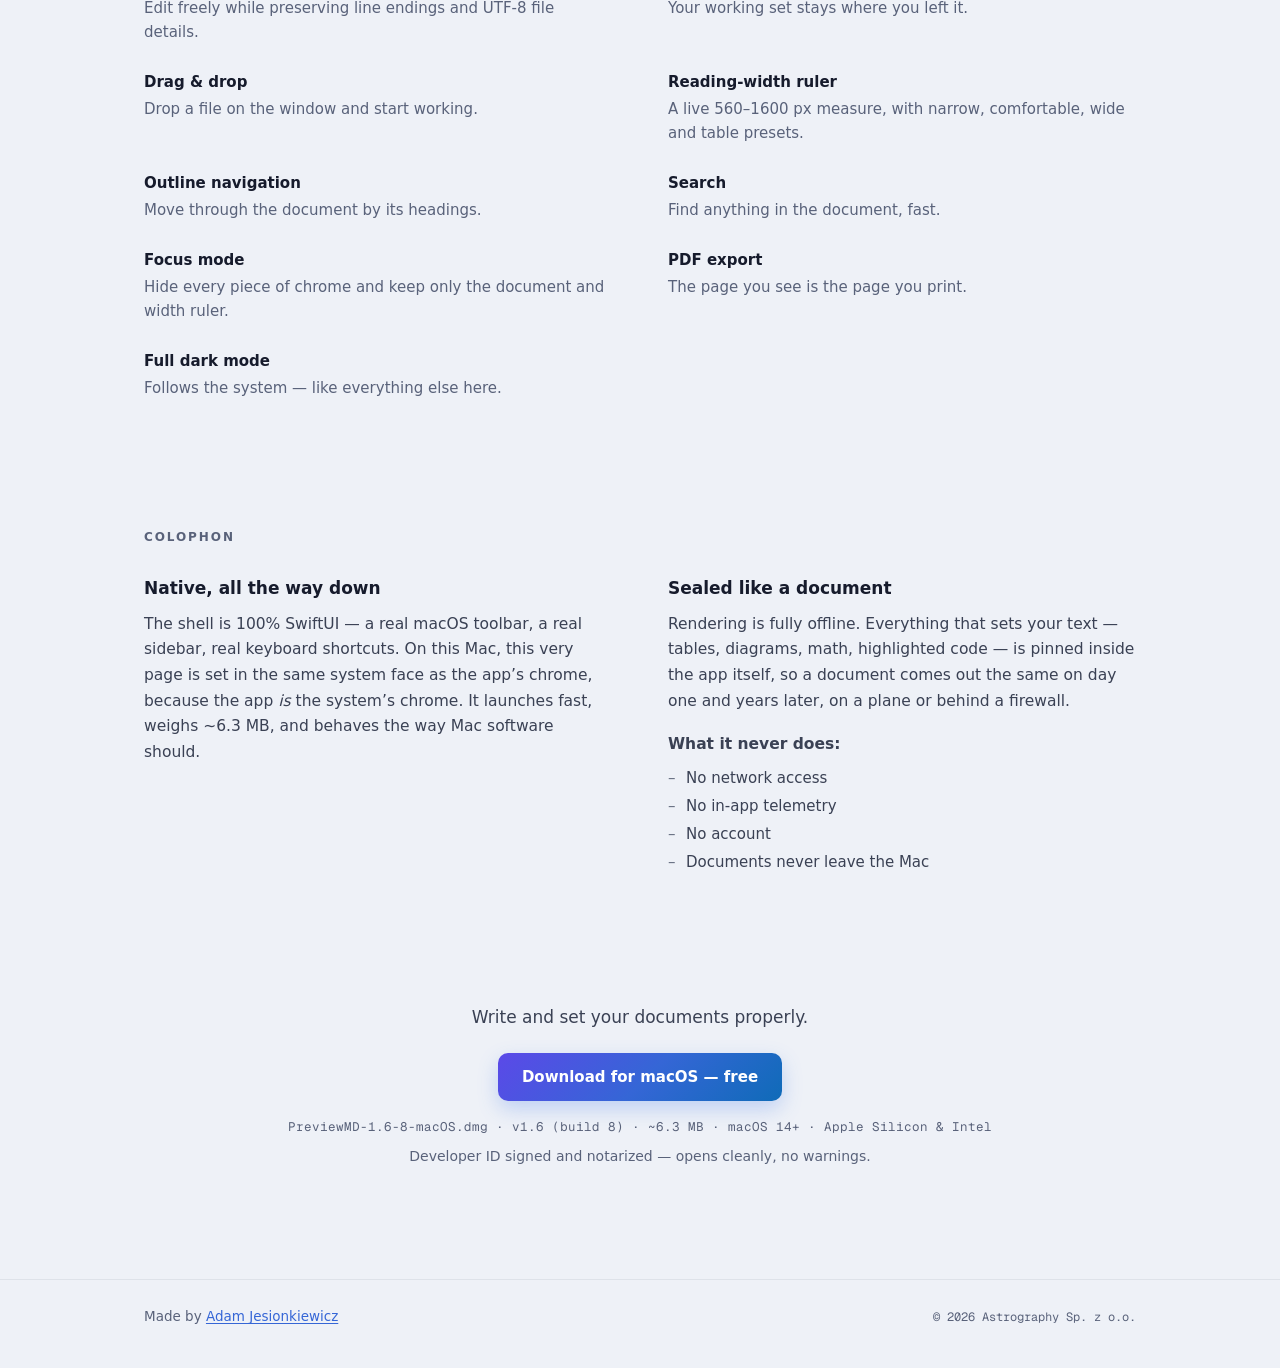
==== commit 07335c21: "Release PreviewMD 1.6" ====
--- a/site/index.html
+++ b/site/index.html
@@ -4,7 +4,7 @@
   <meta charset="utf-8">
   <meta name="viewport" content="width=device-width, initial-scale=1">
   <title>PreviewMD — Plain text, properly typeset.</title>
-  <meta name="description" content="PreviewMD is a free, native macOS Markdown reader and editor with a print-inspired canvas. Edit the rendered document directly or work in source and split views — entirely offline. macOS 14+, notarized, ~3.7 MB.">
+  <meta name="description" content="PreviewMD is a free, native macOS Markdown reader and editor with a print-inspired canvas. Edit the rendered document directly or work in source and split views — entirely offline. macOS 14+, notarized, ~6.3 MB.">
   <meta property="og:title" content="PreviewMD — Plain text, properly typeset.">
   <meta property="og:description" content="A native macOS reader and editor for Markdown — write in the typeset page, source, or split view. Everything happens on your Mac; nothing leaves it. Free download.">
   <meta property="og:type" content="website">
@@ -21,7 +21,7 @@
   <link rel="stylesheet" href="styles.css?v=db-6">
   <script async src="https://www.googletagmanager.com/gtag/js?id=G-8YXDM1JJH2"></script>
   <script src="analytics.js?v=1"></script>
-  <script src="main.js?v=db-7" defer></script>
+  <script src="main.js?v=db-8" defer></script>
 </head>
 <body>
 
@@ -42,8 +42,8 @@
 
     <div class="cta-block" id="ctaBlock">
       <p class="kicker">A native Markdown reader and editor for&nbsp;the&nbsp;Mac.</p>
-      <a class="btn btn-prism" href="PreviewMD-1.5-7-macOS.zip" download data-download>Download for macOS — free</a>
-      <p class="mono meta">v1.5&nbsp;&middot;&nbsp;3.7&nbsp;MB&nbsp;&middot;&nbsp;Universal&nbsp;2&nbsp;&middot;&nbsp;notarized</p>
+      <a class="btn btn-prism" href="PreviewMD-1.6-8-macOS.dmg" download data-download>Download for macOS — free</a>
+      <p class="mono meta">v1.6&nbsp;&middot;&nbsp;~6.3&nbsp;MB&nbsp;&middot;&nbsp;Universal&nbsp;2&nbsp;&middot;&nbsp;notarized</p>
     </div>
 
     <!-- Reading-width ruler: a working control, like the app's -->
@@ -95,7 +95,7 @@
                 <tbody>
                   <tr><td>macOS</td><td>14 or later</td></tr>
                   <tr><td>Binary</td><td>Universal 2</td></tr>
-                  <tr><td>Size</td><td>~3.7 MB</td></tr>
+                  <tr><td>Size</td><td>~6.3 MB</td></tr>
                 </tbody>
               </table>
             </div>
@@ -110,7 +110,7 @@
               <p class="doc-math"><em>E&nbsp;=&nbsp;mc</em><sup>2</sup></p>
             </div>
             <div class="row" data-row="5">
-              <p class="doc-p"><a class="doc-link" href="PreviewMD-1.5-7-macOS.zip" download data-download>Download for macOS — free</a></p>
+              <p class="doc-p"><a class="doc-link" href="PreviewMD-1.6-8-macOS.dmg" download data-download>Download for macOS — free</a></p>
             </div>
           </div>
         </div>
@@ -130,12 +130,12 @@
 <span class="mk">|--------|-------------|</span>
 <span class="mk">|</span> macOS  <span class="mk">|</span> 14 or later <span class="mk">|</span>
 <span class="mk">|</span> Binary <span class="mk">|</span> Universal 2 <span class="mk">|</span>
-<span class="mk">|</span> Size   <span class="mk">|</span> ~3.7 MB     <span class="mk">|</span></pre></div>
+<span class="mk">|</span> Size   <span class="mk">|</span> ~6.3 MB     <span class="mk">|</span></pre></div>
             <div class="row" data-row="3"><pre class="src"><span class="mk">- [x]</span> Edit in the typeset page
 <span class="mk">- [x]</span> Source &amp; split editing
 <span class="mk">- [x]</span> Tables, diagrams, math &amp; code</pre></div>
             <div class="row" data-row="4"><pre class="src"><span class="mk">$</span>E = mc^2<span class="mk">$</span></pre></div>
-            <div class="row" data-row="5"><pre class="src"><span class="mk">[</span><a class="src-link" href="PreviewMD-1.5-7-macOS.zip" download data-download tabindex="-1">Download for macOS — free</a><span class="mk">](</span><span class="src-target" data-filename>PreviewMD-1.5-7-macOS.zip</span><span class="mk">)</span></pre></div>
+            <div class="row" data-row="5"><pre class="src"><span class="mk">[</span><a class="src-link" href="PreviewMD-1.6-8-macOS.dmg" download data-download tabindex="-1">Download for macOS — free</a><span class="mk">](</span><span class="src-target" data-filename>PreviewMD-1.6-8-macOS.dmg</span><span class="mk">)</span></pre></div>
           </div>
         </div>
 
@@ -319,7 +319,7 @@
     <div class="colophon-cols">
       <div class="colophon-col">
         <h3>Native, all the way down</h3>
-        <p>The shell is 100% SwiftUI — a real macOS toolbar, a real sidebar, real keyboard shortcuts. On this Mac, this very page is set in the same system face as the app&rsquo;s chrome, because the app <em>is</em> the system&rsquo;s chrome. It launches fast, weighs ~3.7&nbsp;MB, and behaves the way Mac software should.</p>
+        <p>The shell is 100% SwiftUI — a real macOS toolbar, a real sidebar, real keyboard shortcuts. On this Mac, this very page is set in the same system face as the app&rsquo;s chrome, because the app <em>is</em> the system&rsquo;s chrome. It launches fast, weighs ~6.3&nbsp;MB, and behaves the way Mac software should.</p>
       </div>
       <div class="colophon-col">
         <h3>Sealed like a document</h3>
@@ -338,8 +338,8 @@
   <!-- ============ FOOTER CTA ============ -->
   <section class="wrap section footer-cta" id="download">
     <p class="kicker">Write and set your documents properly.</p>
-    <a class="btn btn-prism" href="PreviewMD-1.5-7-macOS.zip" download data-download>Download for macOS — free</a>
-    <p class="mono meta"><span data-filename>PreviewMD-1.5-7-macOS.zip</span>&nbsp;&middot; v1.5 (build 7)&nbsp;&middot; ~3.7&nbsp;MB&nbsp;&middot; macOS 14+&nbsp;&middot; Apple&nbsp;Silicon &amp; Intel</p>
+    <a class="btn btn-prism" href="PreviewMD-1.6-8-macOS.dmg" download data-download>Download for macOS — free</a>
+    <p class="mono meta"><span data-filename>PreviewMD-1.6-8-macOS.dmg</span>&nbsp;&middot; v1.6 (build 8)&nbsp;&middot; ~6.3&nbsp;MB&nbsp;&middot; macOS 14+&nbsp;&middot; Apple&nbsp;Silicon &amp; Intel</p>
     <p class="assure">Developer ID signed and notarized — opens cleanly, no warnings.</p>
   </section>
 
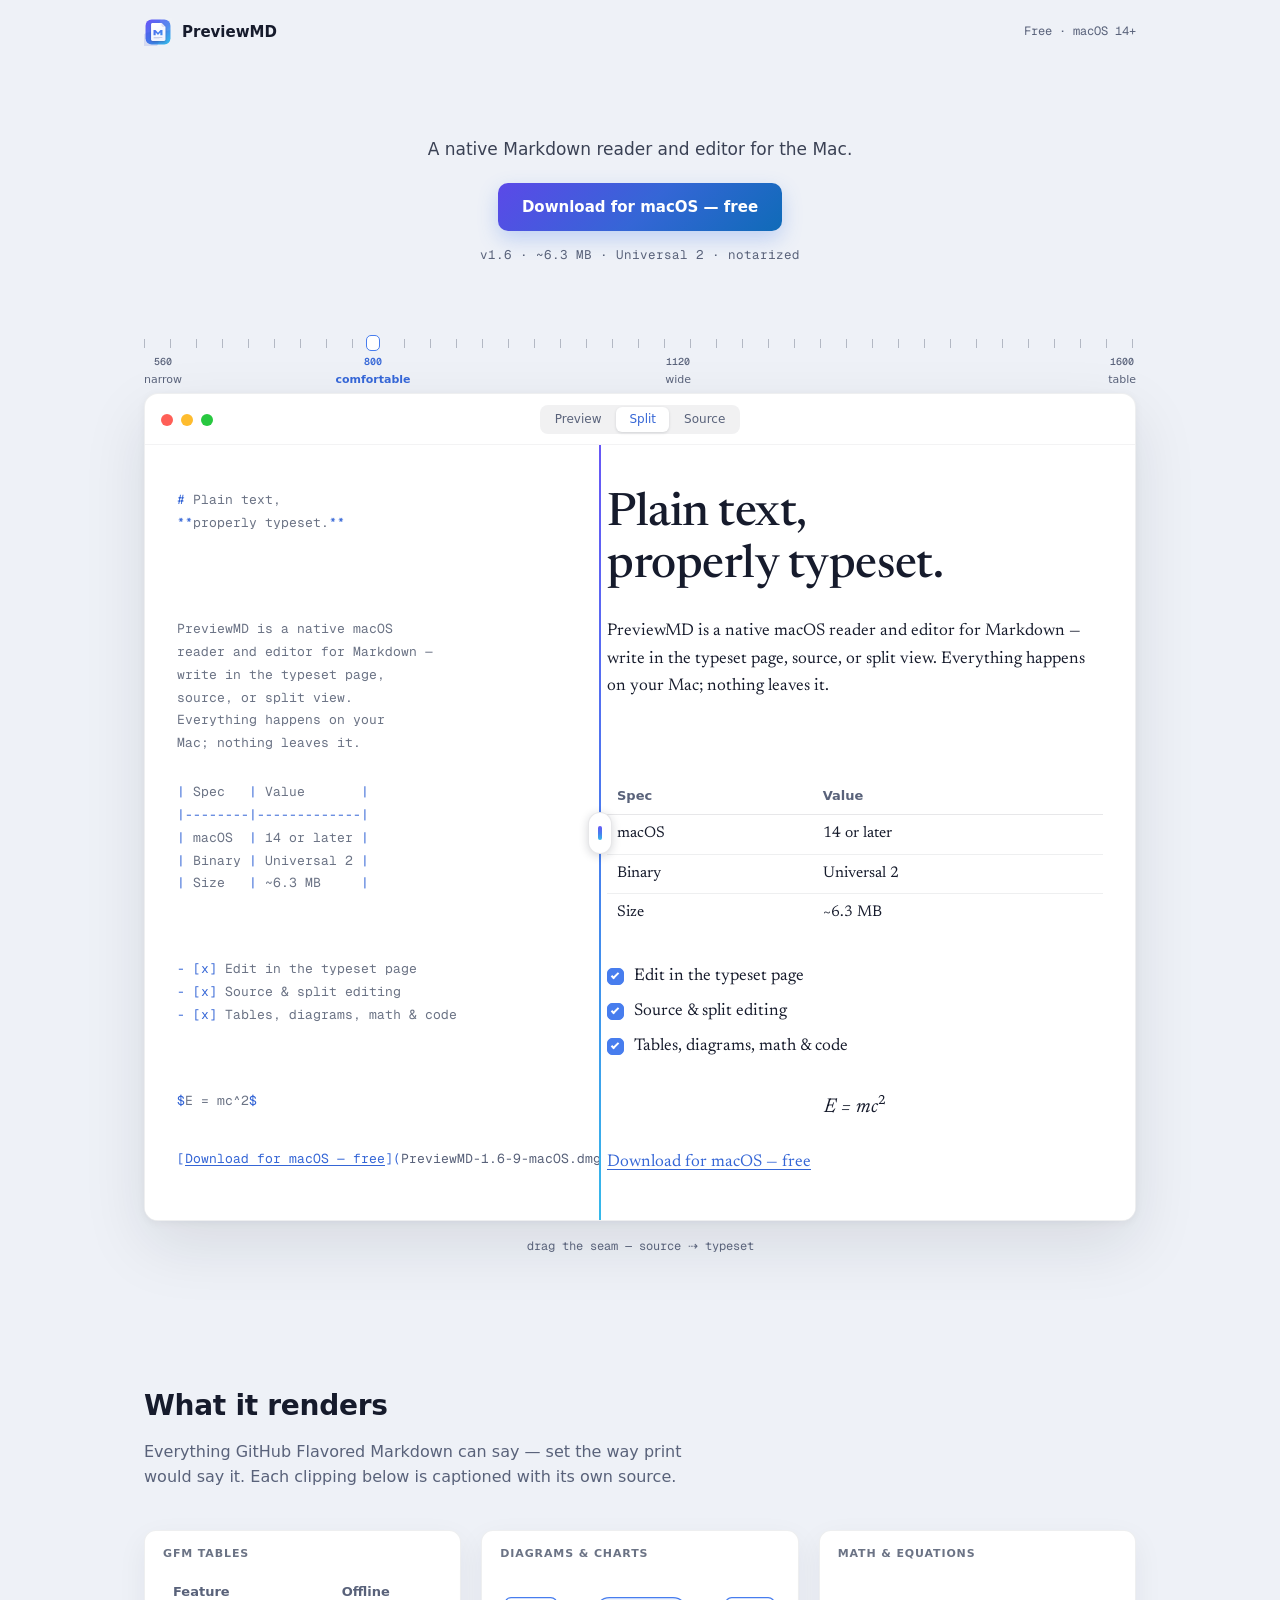
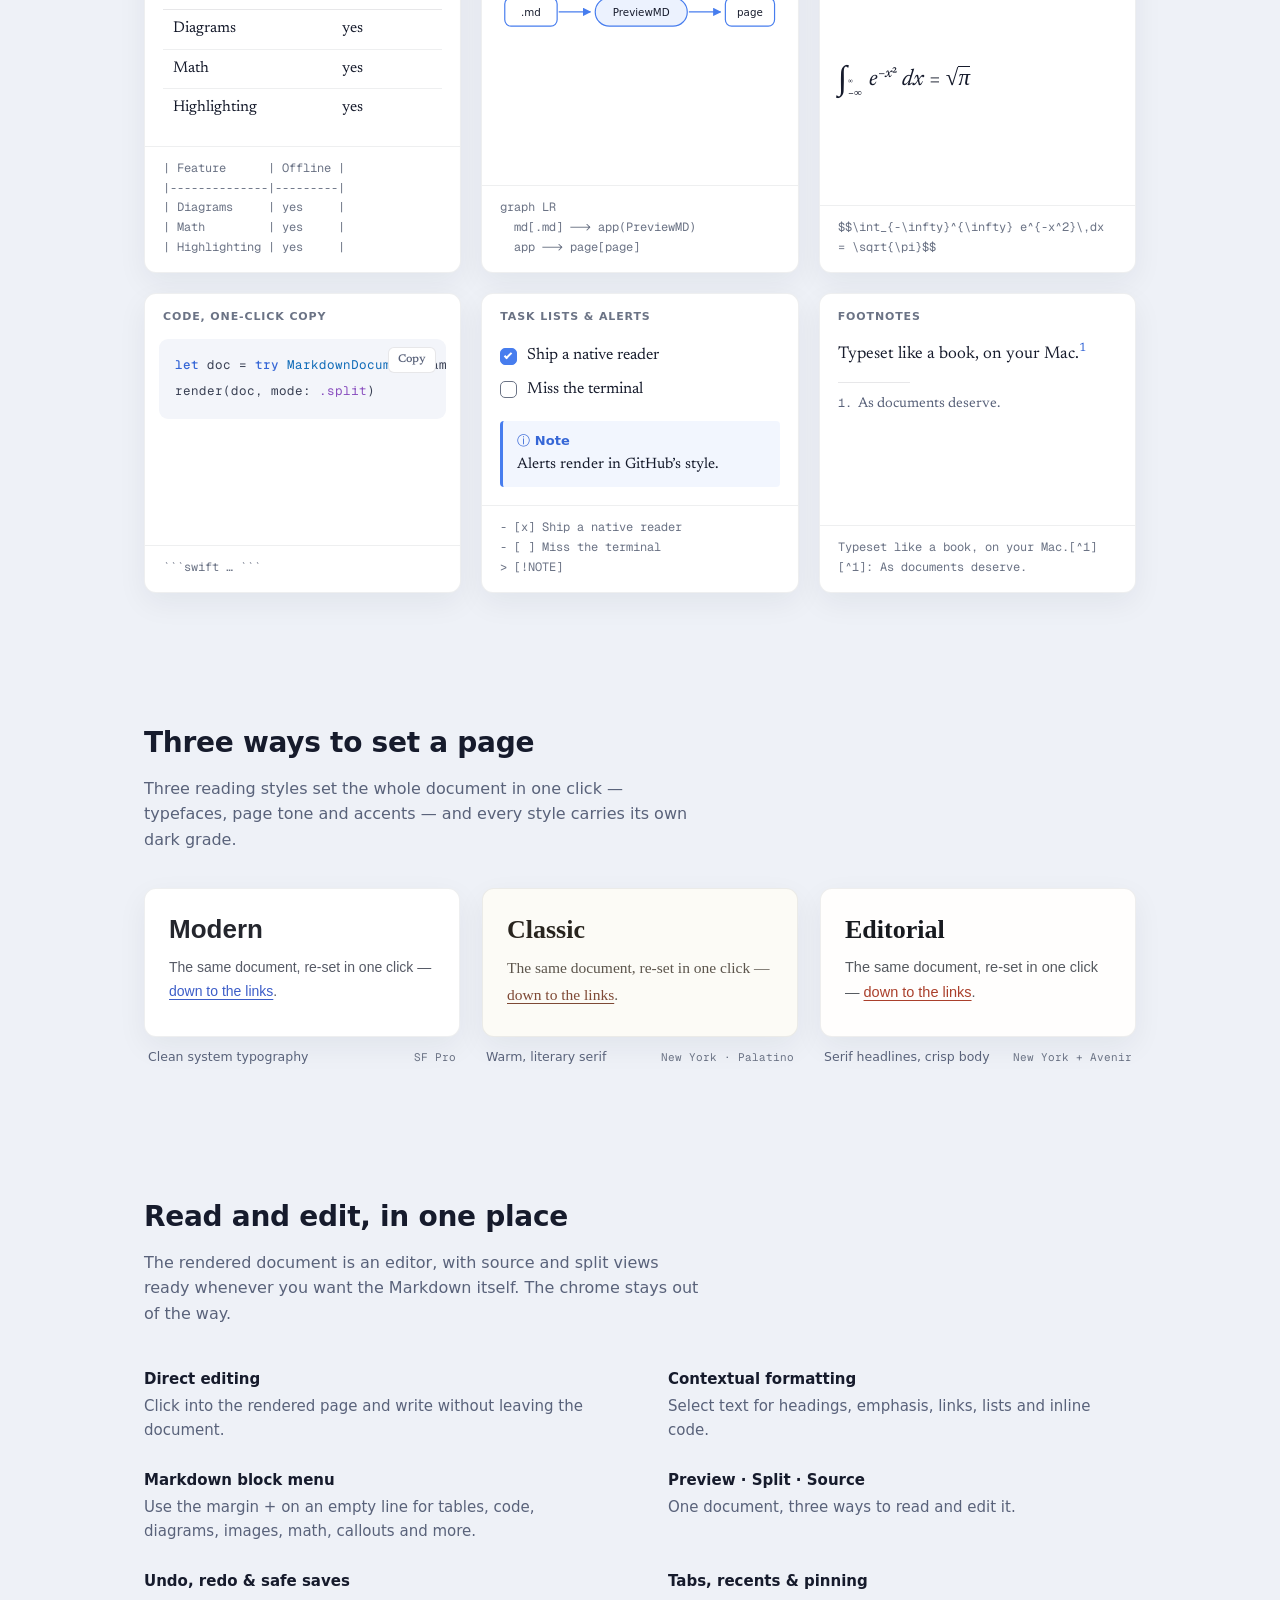
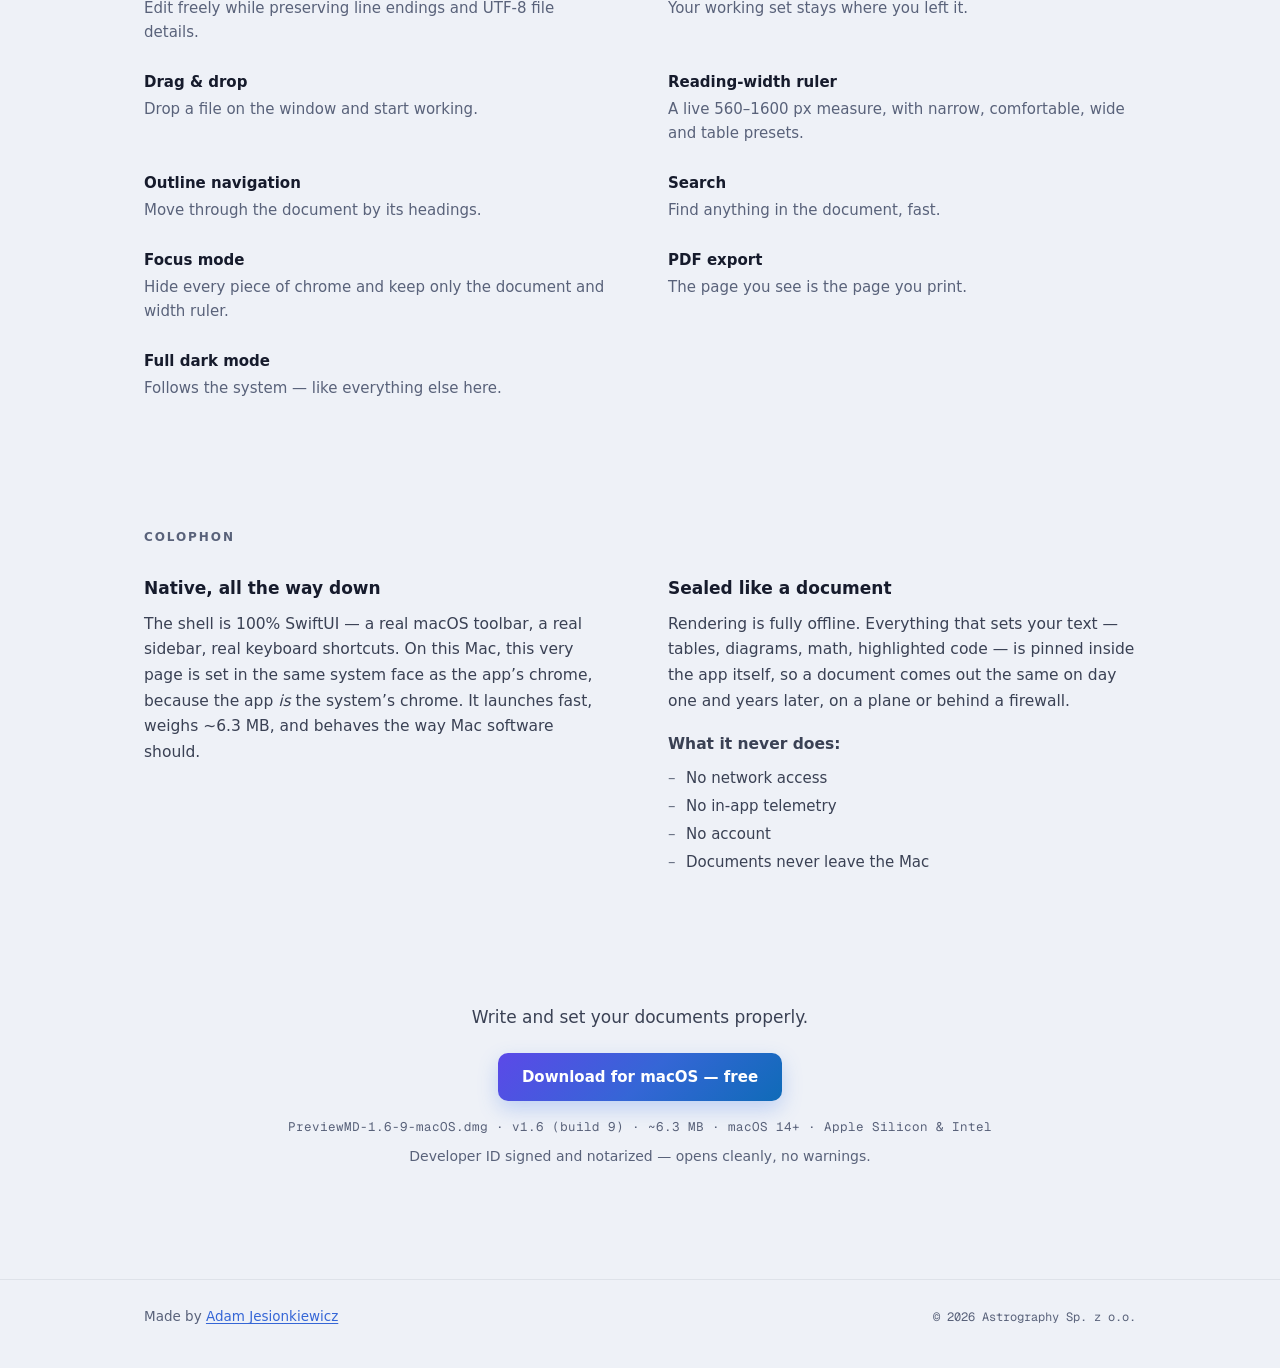
==== commit 79e53ca3: "Fix local images and release 1.6 (9)" ====
--- a/site/index.html
+++ b/site/index.html
@@ -21,7 +21,7 @@
   <link rel="stylesheet" href="styles.css?v=db-6">
   <script async src="https://www.googletagmanager.com/gtag/js?id=G-8YXDM1JJH2"></script>
   <script src="analytics.js?v=1"></script>
-  <script src="main.js?v=db-8" defer></script>
+  <script src="main.js?v=db-9" defer></script>
 </head>
 <body>
 
@@ -42,7 +42,7 @@
 
     <div class="cta-block" id="ctaBlock">
       <p class="kicker">A native Markdown reader and editor for&nbsp;the&nbsp;Mac.</p>
-      <a class="btn btn-prism" href="PreviewMD-1.6-8-macOS.dmg" download data-download>Download for macOS — free</a>
+      <a class="btn btn-prism" href="PreviewMD-1.6-9-macOS.dmg" download data-download>Download for macOS — free</a>
       <p class="mono meta">v1.6&nbsp;&middot;&nbsp;~6.3&nbsp;MB&nbsp;&middot;&nbsp;Universal&nbsp;2&nbsp;&middot;&nbsp;notarized</p>
     </div>
 
@@ -110,7 +110,7 @@
               <p class="doc-math"><em>E&nbsp;=&nbsp;mc</em><sup>2</sup></p>
             </div>
             <div class="row" data-row="5">
-              <p class="doc-p"><a class="doc-link" href="PreviewMD-1.6-8-macOS.dmg" download data-download>Download for macOS — free</a></p>
+              <p class="doc-p"><a class="doc-link" href="PreviewMD-1.6-9-macOS.dmg" download data-download>Download for macOS — free</a></p>
             </div>
           </div>
         </div>
@@ -135,7 +135,7 @@
 <span class="mk">- [x]</span> Source &amp; split editing
 <span class="mk">- [x]</span> Tables, diagrams, math &amp; code</pre></div>
             <div class="row" data-row="4"><pre class="src"><span class="mk">$</span>E = mc^2<span class="mk">$</span></pre></div>
-            <div class="row" data-row="5"><pre class="src"><span class="mk">[</span><a class="src-link" href="PreviewMD-1.6-8-macOS.dmg" download data-download tabindex="-1">Download for macOS — free</a><span class="mk">](</span><span class="src-target" data-filename>PreviewMD-1.6-8-macOS.dmg</span><span class="mk">)</span></pre></div>
+            <div class="row" data-row="5"><pre class="src"><span class="mk">[</span><a class="src-link" href="PreviewMD-1.6-9-macOS.dmg" download data-download tabindex="-1">Download for macOS — free</a><span class="mk">](</span><span class="src-target" data-filename>PreviewMD-1.6-9-macOS.dmg</span><span class="mk">)</span></pre></div>
           </div>
         </div>
 
@@ -338,8 +338,8 @@
   <!-- ============ FOOTER CTA ============ -->
   <section class="wrap section footer-cta" id="download">
     <p class="kicker">Write and set your documents properly.</p>
-    <a class="btn btn-prism" href="PreviewMD-1.6-8-macOS.dmg" download data-download>Download for macOS — free</a>
-    <p class="mono meta"><span data-filename>PreviewMD-1.6-8-macOS.dmg</span>&nbsp;&middot; v1.6 (build 8)&nbsp;&middot; ~6.3&nbsp;MB&nbsp;&middot; macOS 14+&nbsp;&middot; Apple&nbsp;Silicon &amp; Intel</p>
+    <a class="btn btn-prism" href="PreviewMD-1.6-9-macOS.dmg" download data-download>Download for macOS — free</a>
+    <p class="mono meta"><span data-filename>PreviewMD-1.6-9-macOS.dmg</span>&nbsp;&middot; v1.6 (build 9)&nbsp;&middot; ~6.3&nbsp;MB&nbsp;&middot; macOS 14+&nbsp;&middot; Apple&nbsp;Silicon &amp; Intel</p>
     <p class="assure">Developer ID signed and notarized — opens cleanly, no warnings.</p>
   </section>
 
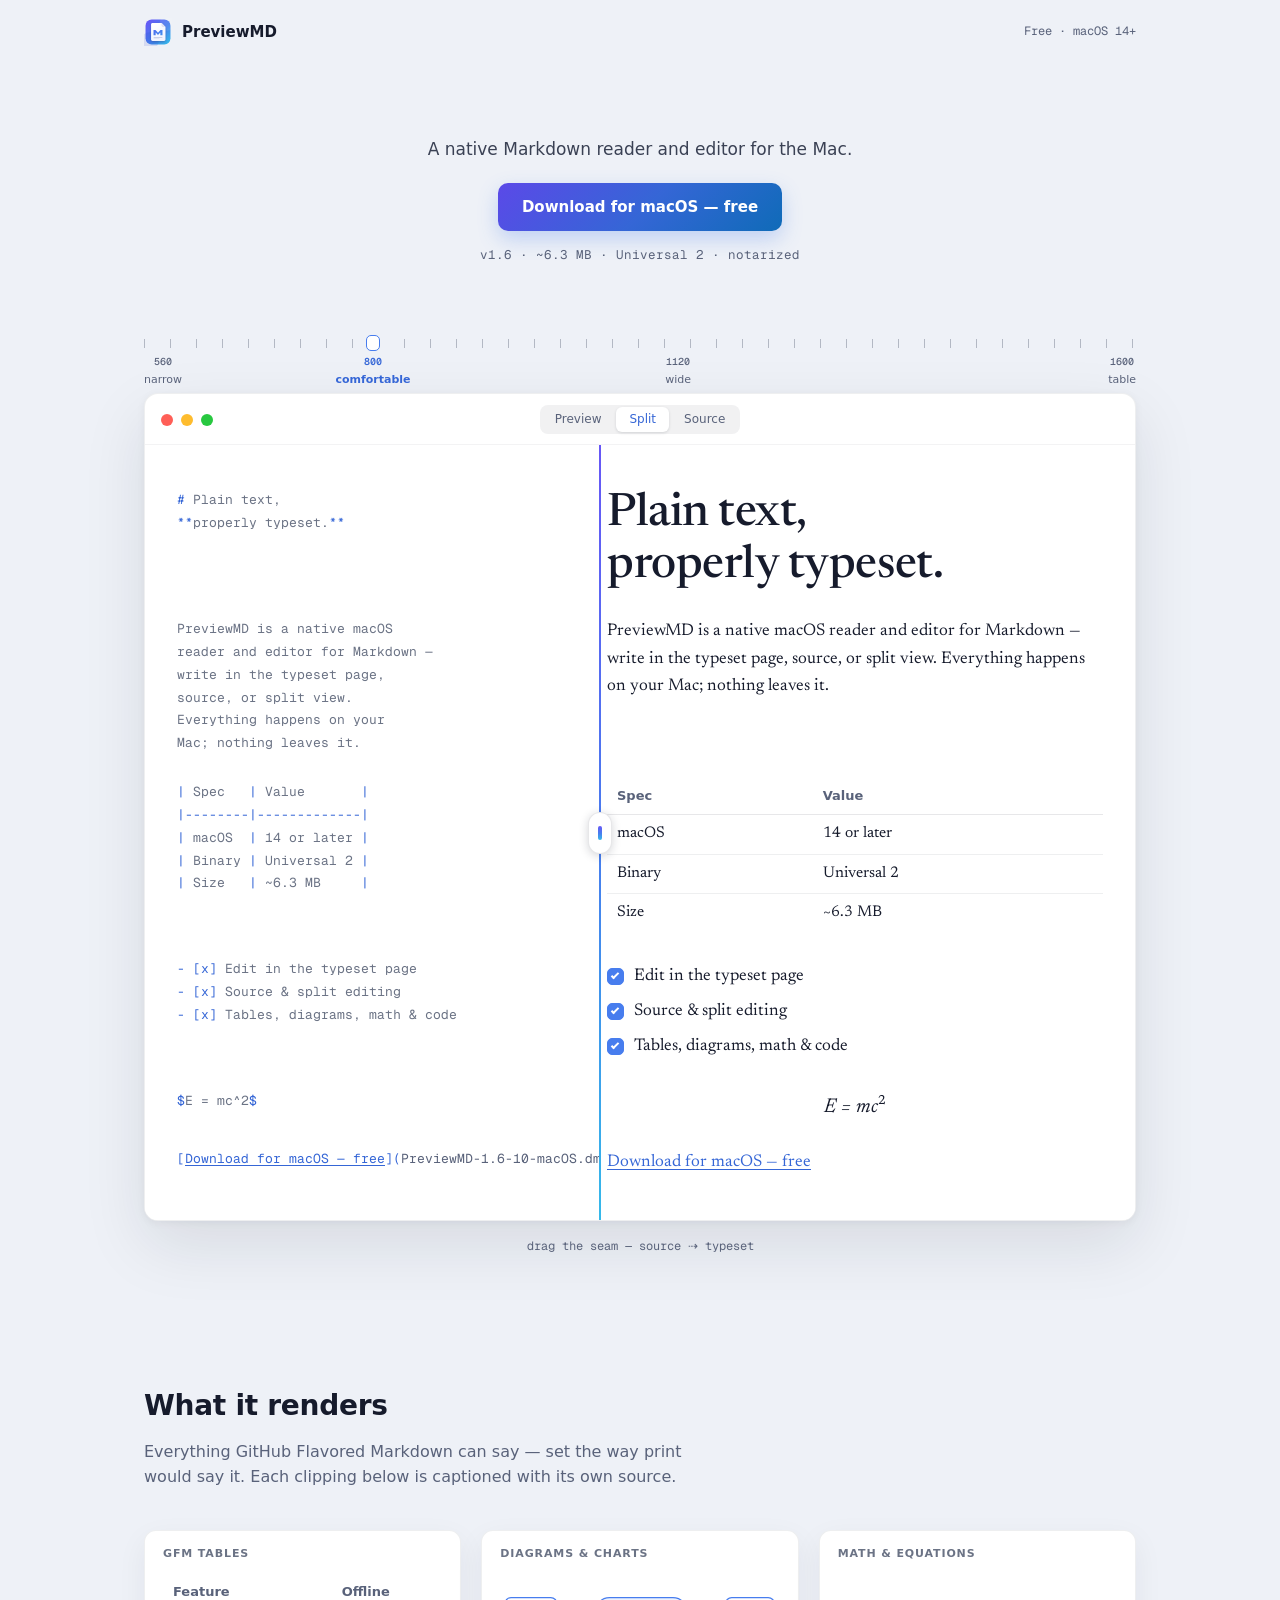
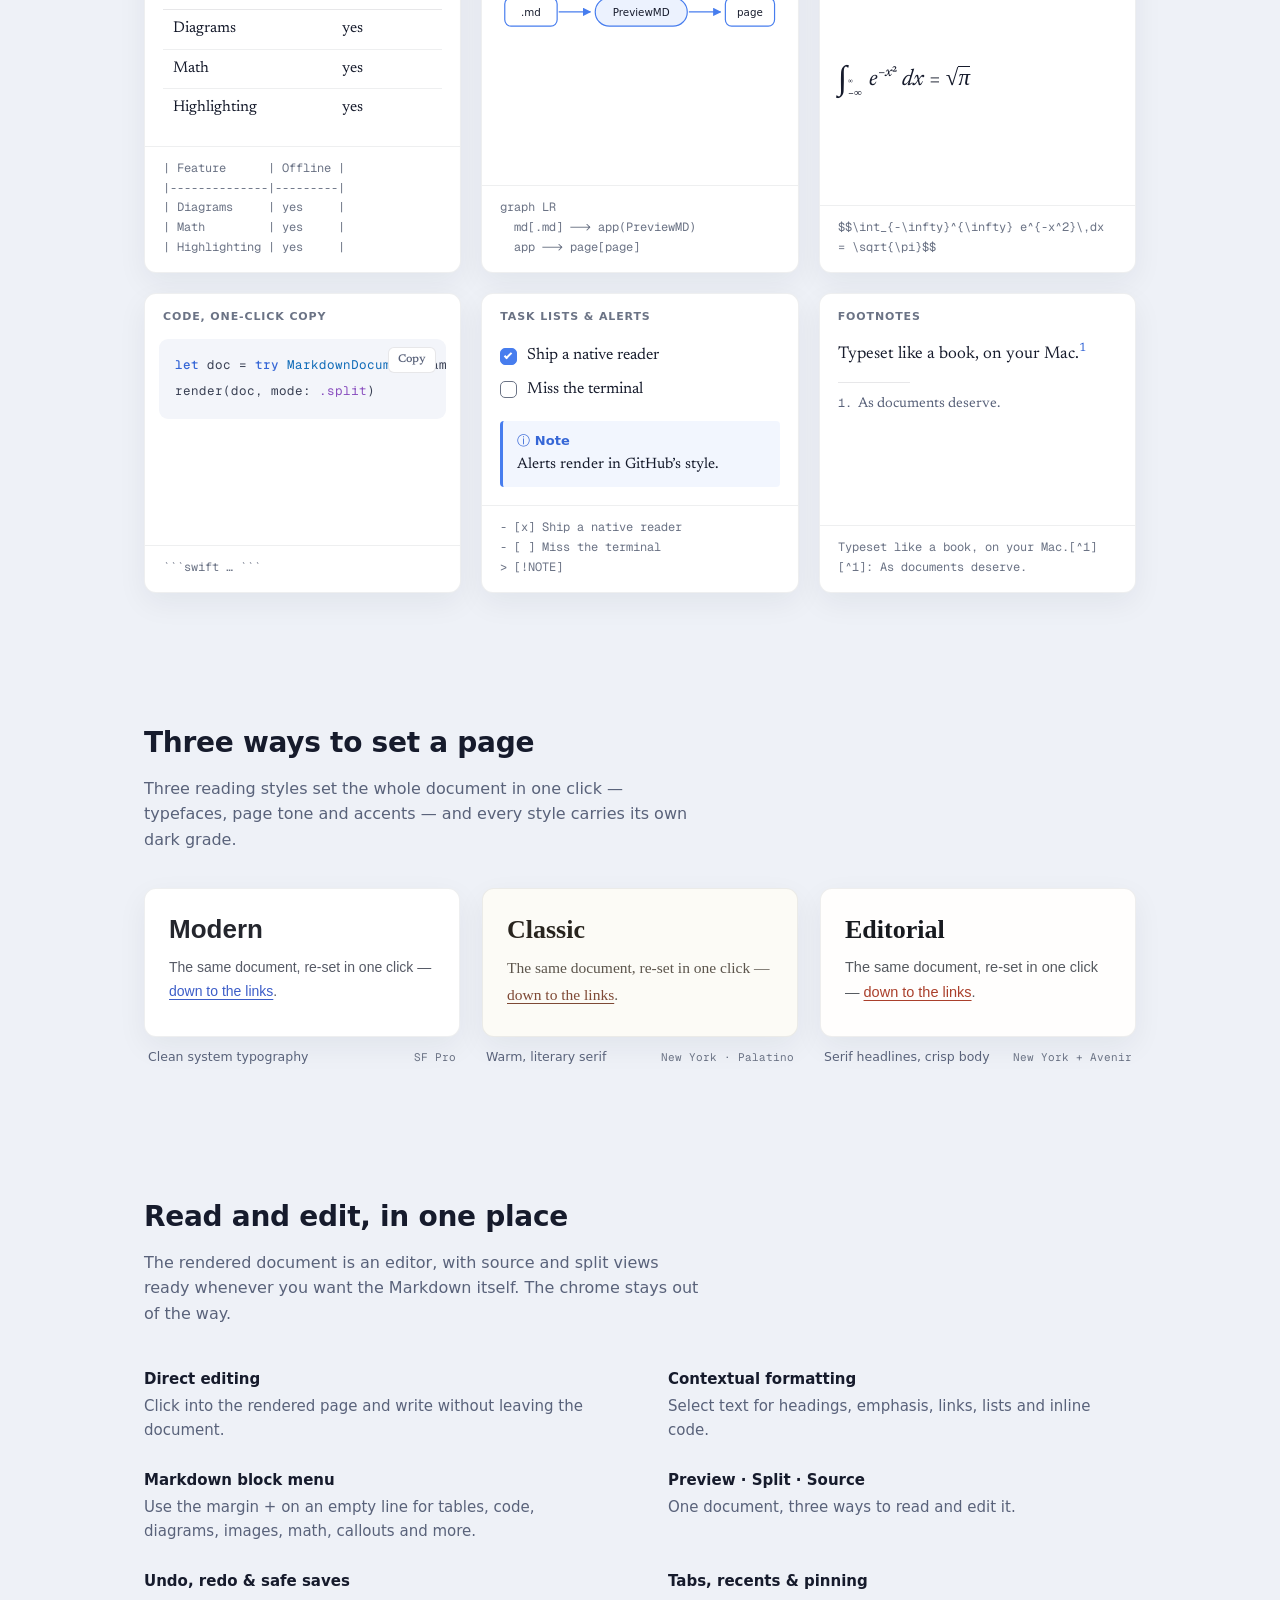
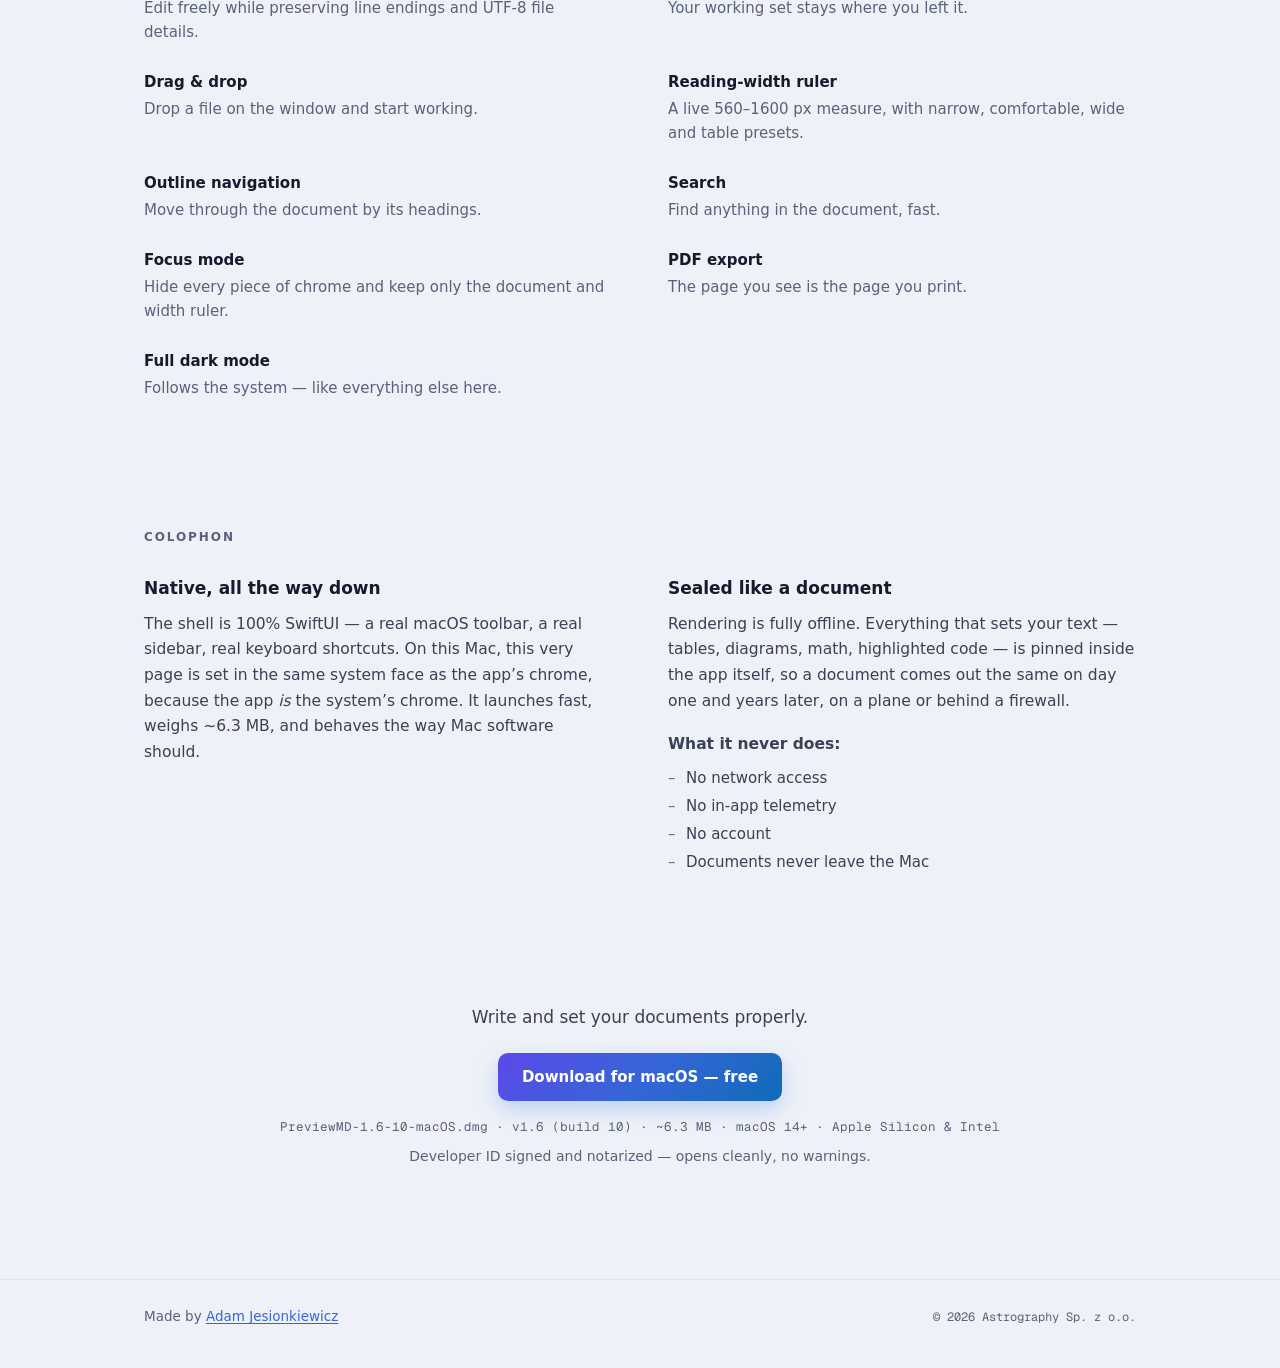
==== commit 138f2e79: "Improve wide tables and release 1.6 (10)" ====
--- a/site/index.html
+++ b/site/index.html
@@ -21,7 +21,7 @@
   <link rel="stylesheet" href="styles.css?v=db-6">
   <script async src="https://www.googletagmanager.com/gtag/js?id=G-8YXDM1JJH2"></script>
   <script src="analytics.js?v=1"></script>
-  <script src="main.js?v=db-9" defer></script>
+  <script src="main.js?v=db-10" defer></script>
 </head>
 <body>
 
@@ -42,7 +42,7 @@
 
     <div class="cta-block" id="ctaBlock">
       <p class="kicker">A native Markdown reader and editor for&nbsp;the&nbsp;Mac.</p>
-      <a class="btn btn-prism" href="PreviewMD-1.6-9-macOS.dmg" download data-download>Download for macOS — free</a>
+      <a class="btn btn-prism" href="PreviewMD-1.6-10-macOS.dmg" download data-download>Download for macOS — free</a>
       <p class="mono meta">v1.6&nbsp;&middot;&nbsp;~6.3&nbsp;MB&nbsp;&middot;&nbsp;Universal&nbsp;2&nbsp;&middot;&nbsp;notarized</p>
     </div>
 
@@ -110,7 +110,7 @@
               <p class="doc-math"><em>E&nbsp;=&nbsp;mc</em><sup>2</sup></p>
             </div>
             <div class="row" data-row="5">
-              <p class="doc-p"><a class="doc-link" href="PreviewMD-1.6-9-macOS.dmg" download data-download>Download for macOS — free</a></p>
+              <p class="doc-p"><a class="doc-link" href="PreviewMD-1.6-10-macOS.dmg" download data-download>Download for macOS — free</a></p>
             </div>
           </div>
         </div>
@@ -135,7 +135,7 @@
 <span class="mk">- [x]</span> Source &amp; split editing
 <span class="mk">- [x]</span> Tables, diagrams, math &amp; code</pre></div>
             <div class="row" data-row="4"><pre class="src"><span class="mk">$</span>E = mc^2<span class="mk">$</span></pre></div>
-            <div class="row" data-row="5"><pre class="src"><span class="mk">[</span><a class="src-link" href="PreviewMD-1.6-9-macOS.dmg" download data-download tabindex="-1">Download for macOS — free</a><span class="mk">](</span><span class="src-target" data-filename>PreviewMD-1.6-9-macOS.dmg</span><span class="mk">)</span></pre></div>
+            <div class="row" data-row="5"><pre class="src"><span class="mk">[</span><a class="src-link" href="PreviewMD-1.6-10-macOS.dmg" download data-download tabindex="-1">Download for macOS — free</a><span class="mk">](</span><span class="src-target" data-filename>PreviewMD-1.6-10-macOS.dmg</span><span class="mk">)</span></pre></div>
           </div>
         </div>
 
@@ -338,8 +338,8 @@
   <!-- ============ FOOTER CTA ============ -->
   <section class="wrap section footer-cta" id="download">
     <p class="kicker">Write and set your documents properly.</p>
-    <a class="btn btn-prism" href="PreviewMD-1.6-9-macOS.dmg" download data-download>Download for macOS — free</a>
-    <p class="mono meta"><span data-filename>PreviewMD-1.6-9-macOS.dmg</span>&nbsp;&middot; v1.6 (build 9)&nbsp;&middot; ~6.3&nbsp;MB&nbsp;&middot; macOS 14+&nbsp;&middot; Apple&nbsp;Silicon &amp; Intel</p>
+    <a class="btn btn-prism" href="PreviewMD-1.6-10-macOS.dmg" download data-download>Download for macOS — free</a>
+    <p class="mono meta"><span data-filename>PreviewMD-1.6-10-macOS.dmg</span>&nbsp;&middot; v1.6 (build 10)&nbsp;&middot; ~6.3&nbsp;MB&nbsp;&middot; macOS 14+&nbsp;&middot; Apple&nbsp;Silicon &amp; Intel</p>
     <p class="assure">Developer ID signed and notarized — opens cleanly, no warnings.</p>
   </section>
 
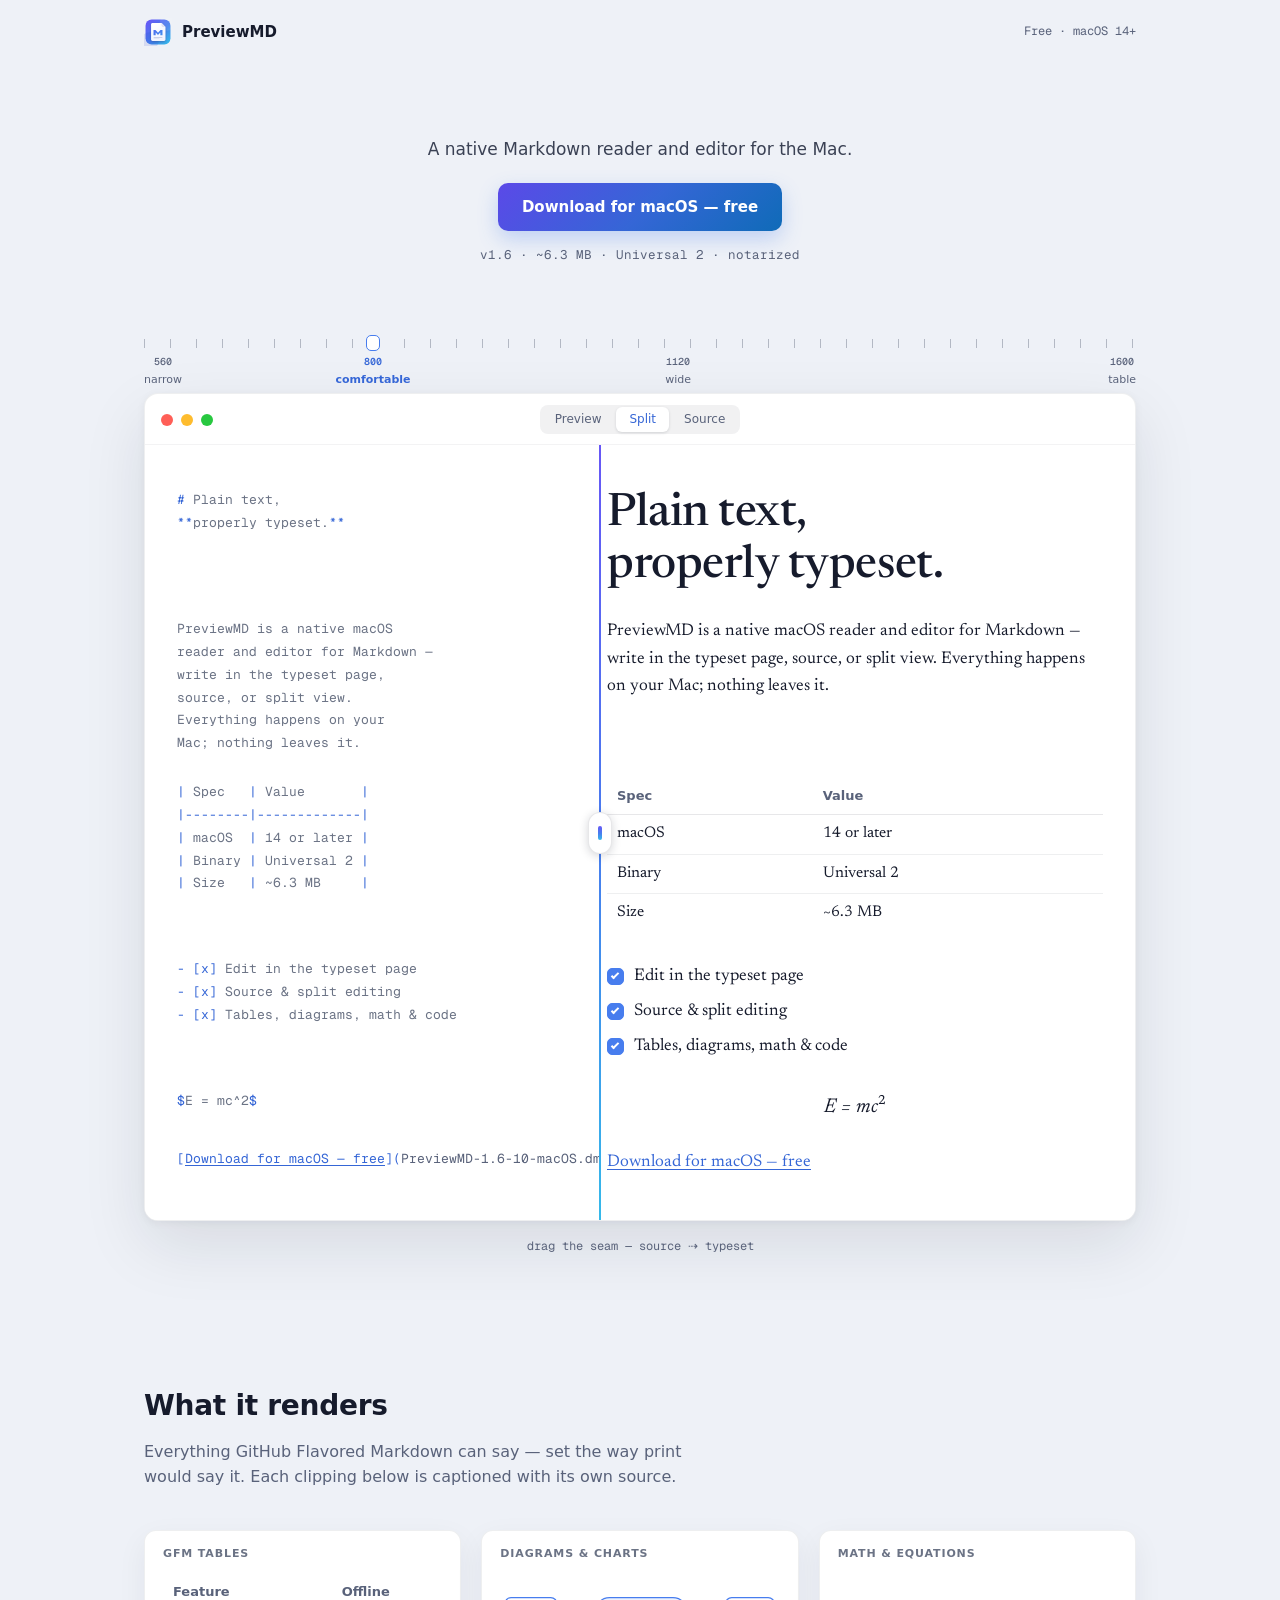
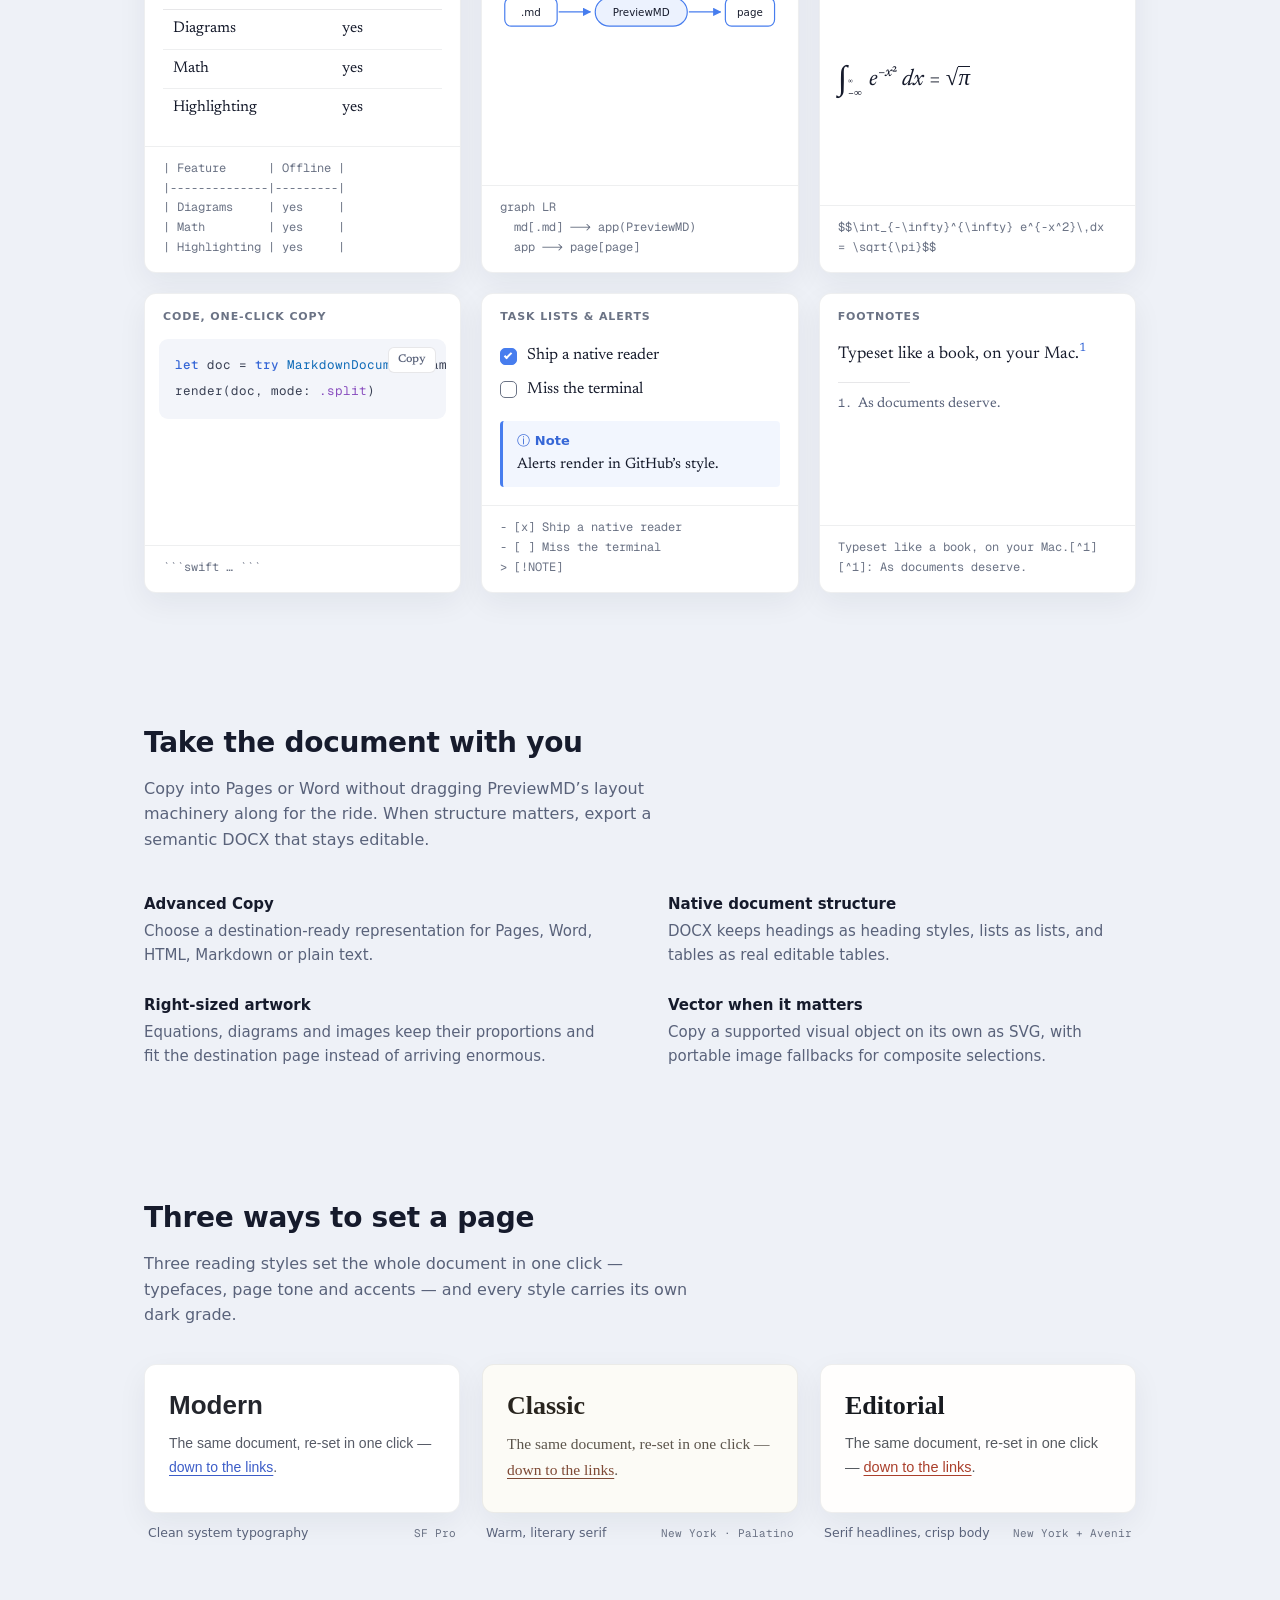
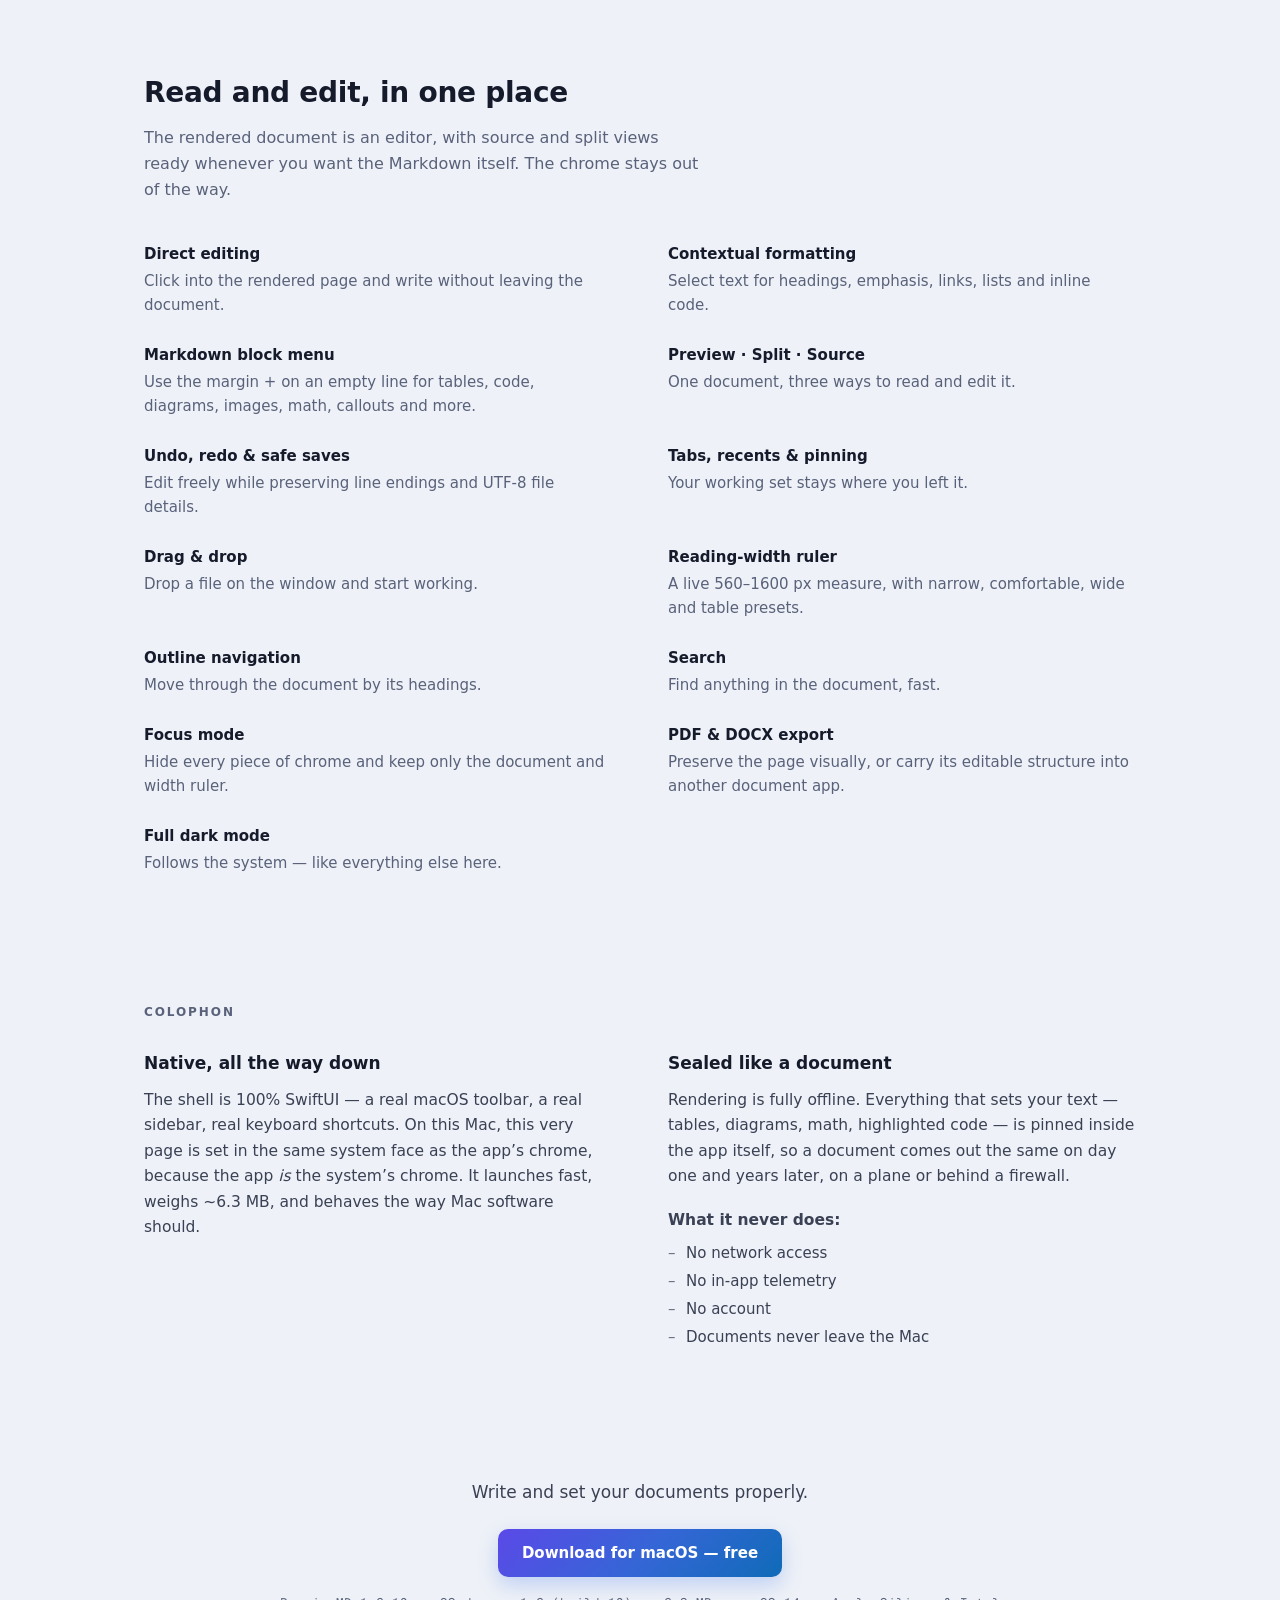
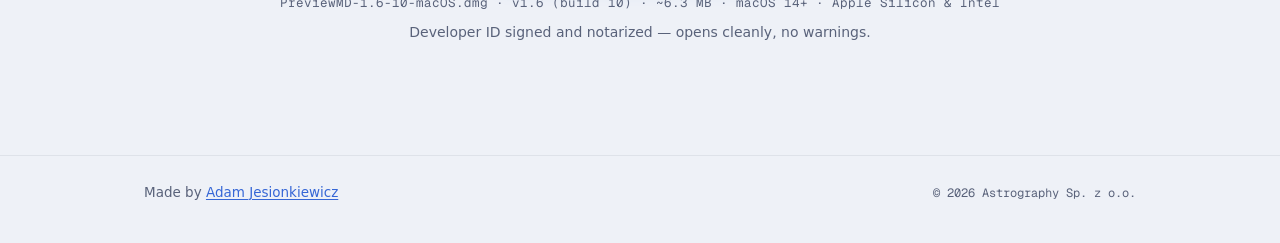
==== commit acf1f0bc: "Highlight portable copy and DOCX export (#14) Updates the landing page and content tests to describe" ====
--- a/site/index.html
+++ b/site/index.html
@@ -4,9 +4,9 @@
   <meta charset="utf-8">
   <meta name="viewport" content="width=device-width, initial-scale=1">
   <title>PreviewMD — Plain text, properly typeset.</title>
-  <meta name="description" content="PreviewMD is a free, native macOS Markdown reader and editor with a print-inspired canvas. Edit the rendered document directly or work in source and split views — entirely offline. macOS 14+, notarized, ~6.3 MB.">
+  <meta name="description" content="PreviewMD is a free, native macOS Markdown reader and editor with a print-inspired canvas. Edit directly, copy cleanly to Pages or Word, and export semantic DOCX — entirely offline. macOS 14+, notarized, ~6.3 MB.">
   <meta property="og:title" content="PreviewMD — Plain text, properly typeset.">
-  <meta property="og:description" content="A native macOS reader and editor for Markdown — write in the typeset page, source, or split view. Everything happens on your Mac; nothing leaves it. Free download.">
+  <meta property="og:description" content="A native macOS Markdown reader and editor with clean copy for Pages and Word, semantic DOCX export, and fully offline rendering. Free download.">
   <meta property="og:type" content="website">
   <meta property="og:site_name" content="PreviewMD">
   <!-- og:image intentionally omitted until launch: scrapers require an absolute
@@ -249,6 +249,18 @@
     </div>
   </section>
 
+  <!-- ============ PORTABLE DOCUMENTS ============ -->
+  <section class="wrap section" id="portable-documents">
+    <h2>Take the document with you</h2>
+    <p class="section-lede">Copy into Pages or Word without dragging PreviewMD&rsquo;s layout machinery along for the ride. When structure matters, export a semantic DOCX that stays editable.</p>
+    <ul class="reader-list">
+      <li><strong>Advanced Copy</strong><span>Choose a destination-ready representation for Pages, Word, HTML, Markdown or plain text.</span></li>
+      <li><strong>Native document structure</strong><span>DOCX keeps headings as heading styles, lists as lists, and tables as real editable tables.</span></li>
+      <li><strong>Right-sized artwork</strong><span>Equations, diagrams and images keep their proportions and fit the destination page instead of arriving enormous.</span></li>
+      <li><strong>Vector when it matters</strong><span>Copy a supported visual object on its own as SVG, with portable image fallbacks for composite selections.</span></li>
+    </ul>
+  </section>
+
   <!-- ============ READING STYLES ============ -->
   <section class="wrap section" id="styles">
     <h2>Three ways to set a page</h2>
@@ -307,7 +319,7 @@
       <li><strong>Outline navigation</strong><span>Move through the document by its headings.</span></li>
       <li><strong>Search</strong><span>Find anything in the document, fast.</span></li>
       <li><strong>Focus mode</strong><span>Hide every piece of chrome and keep only the document and width ruler.</span></li>
-      <li><strong>PDF export</strong><span>The page you see is the page you print.</span></li>
+      <li><strong>PDF &amp; DOCX export</strong><span>Preserve the page visually, or carry its editable structure into another document app.</span></li>
       <li><strong>Full dark mode</strong><span>Follows the system — like everything else here.</span></li>
     </ul>
   </section>
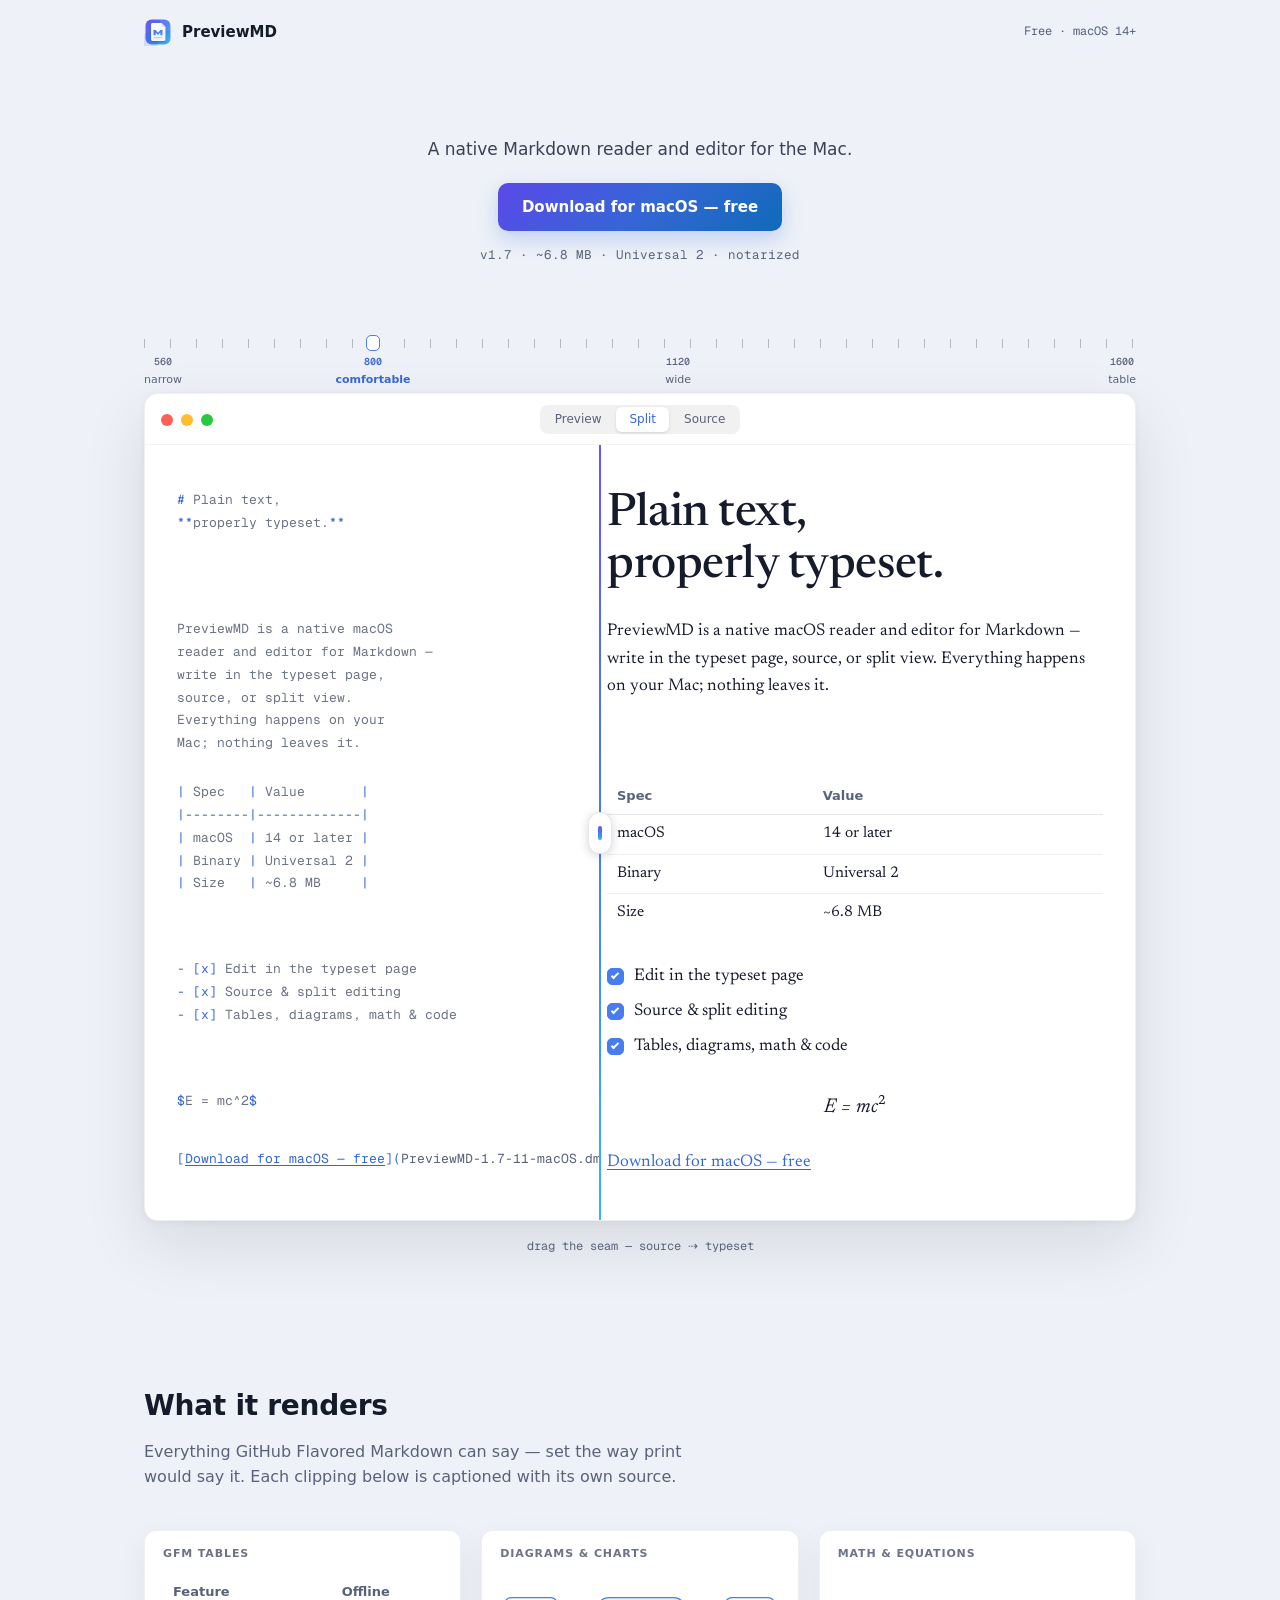
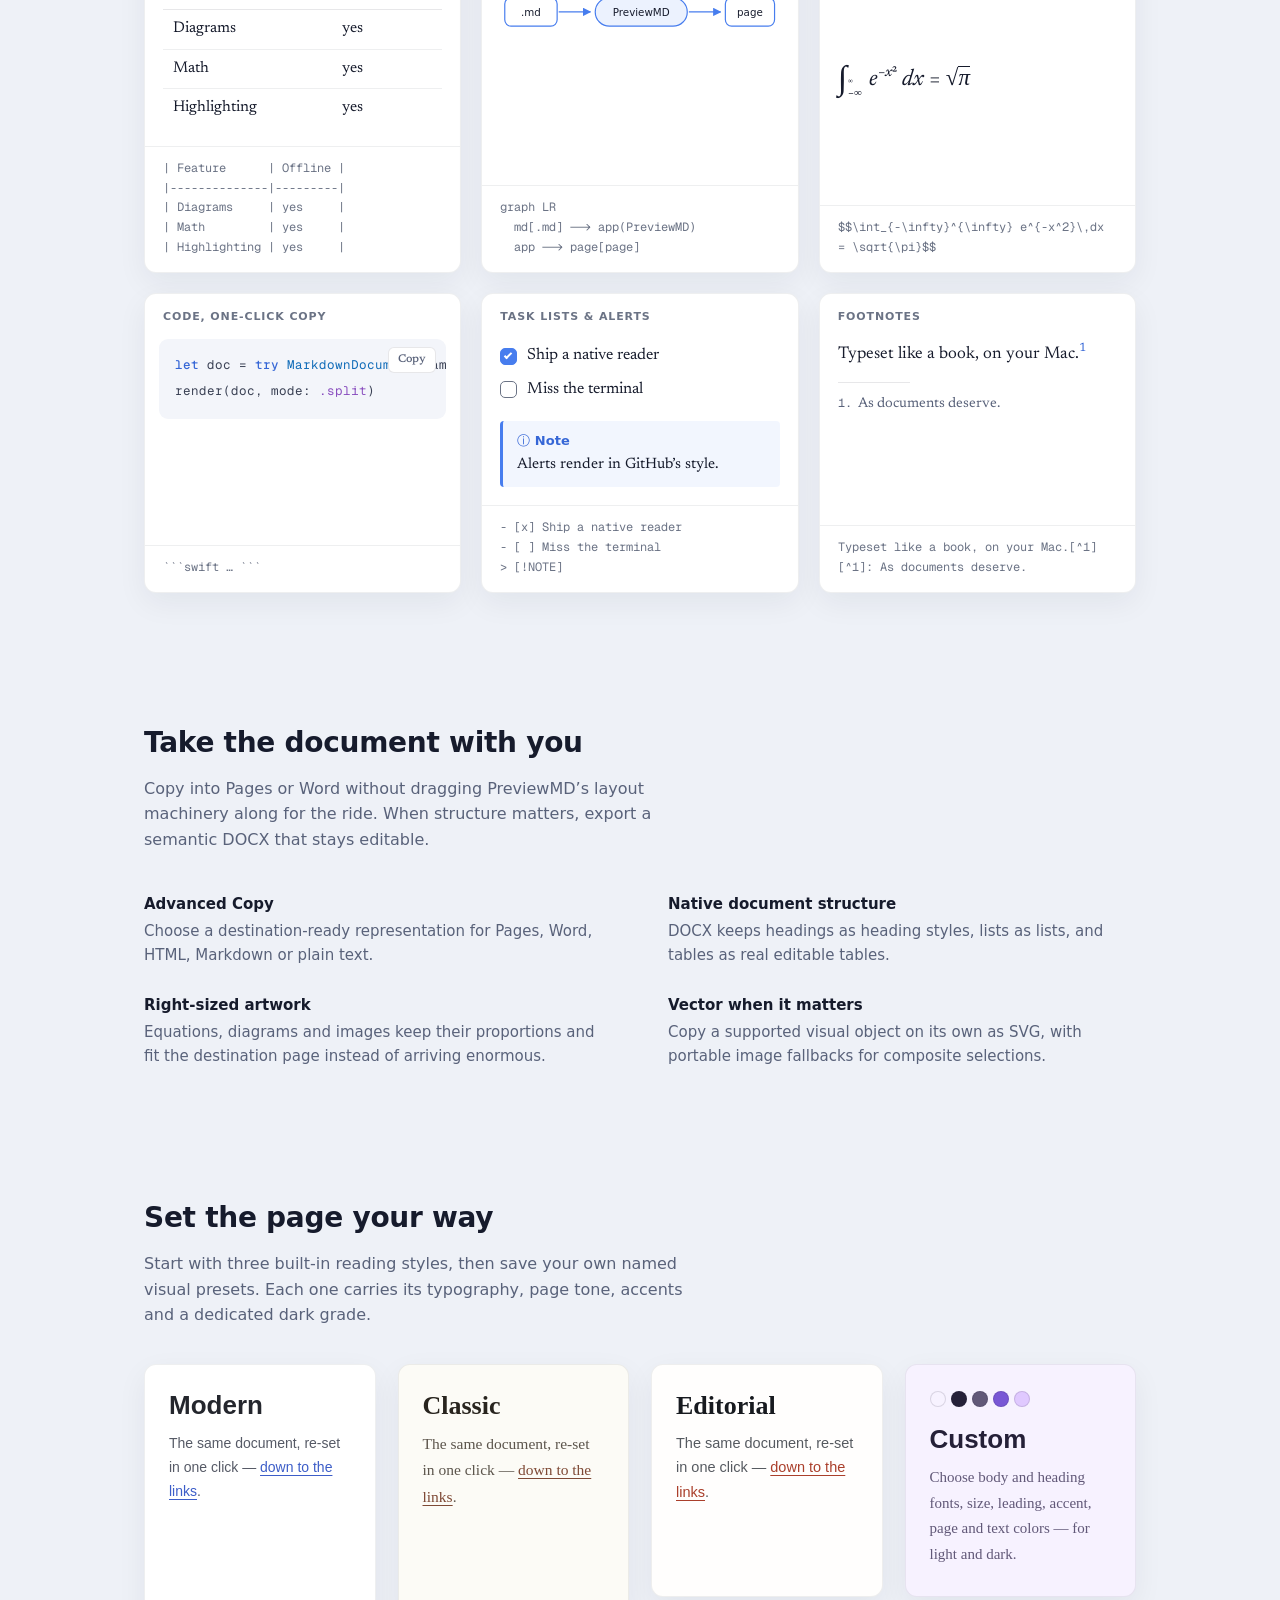
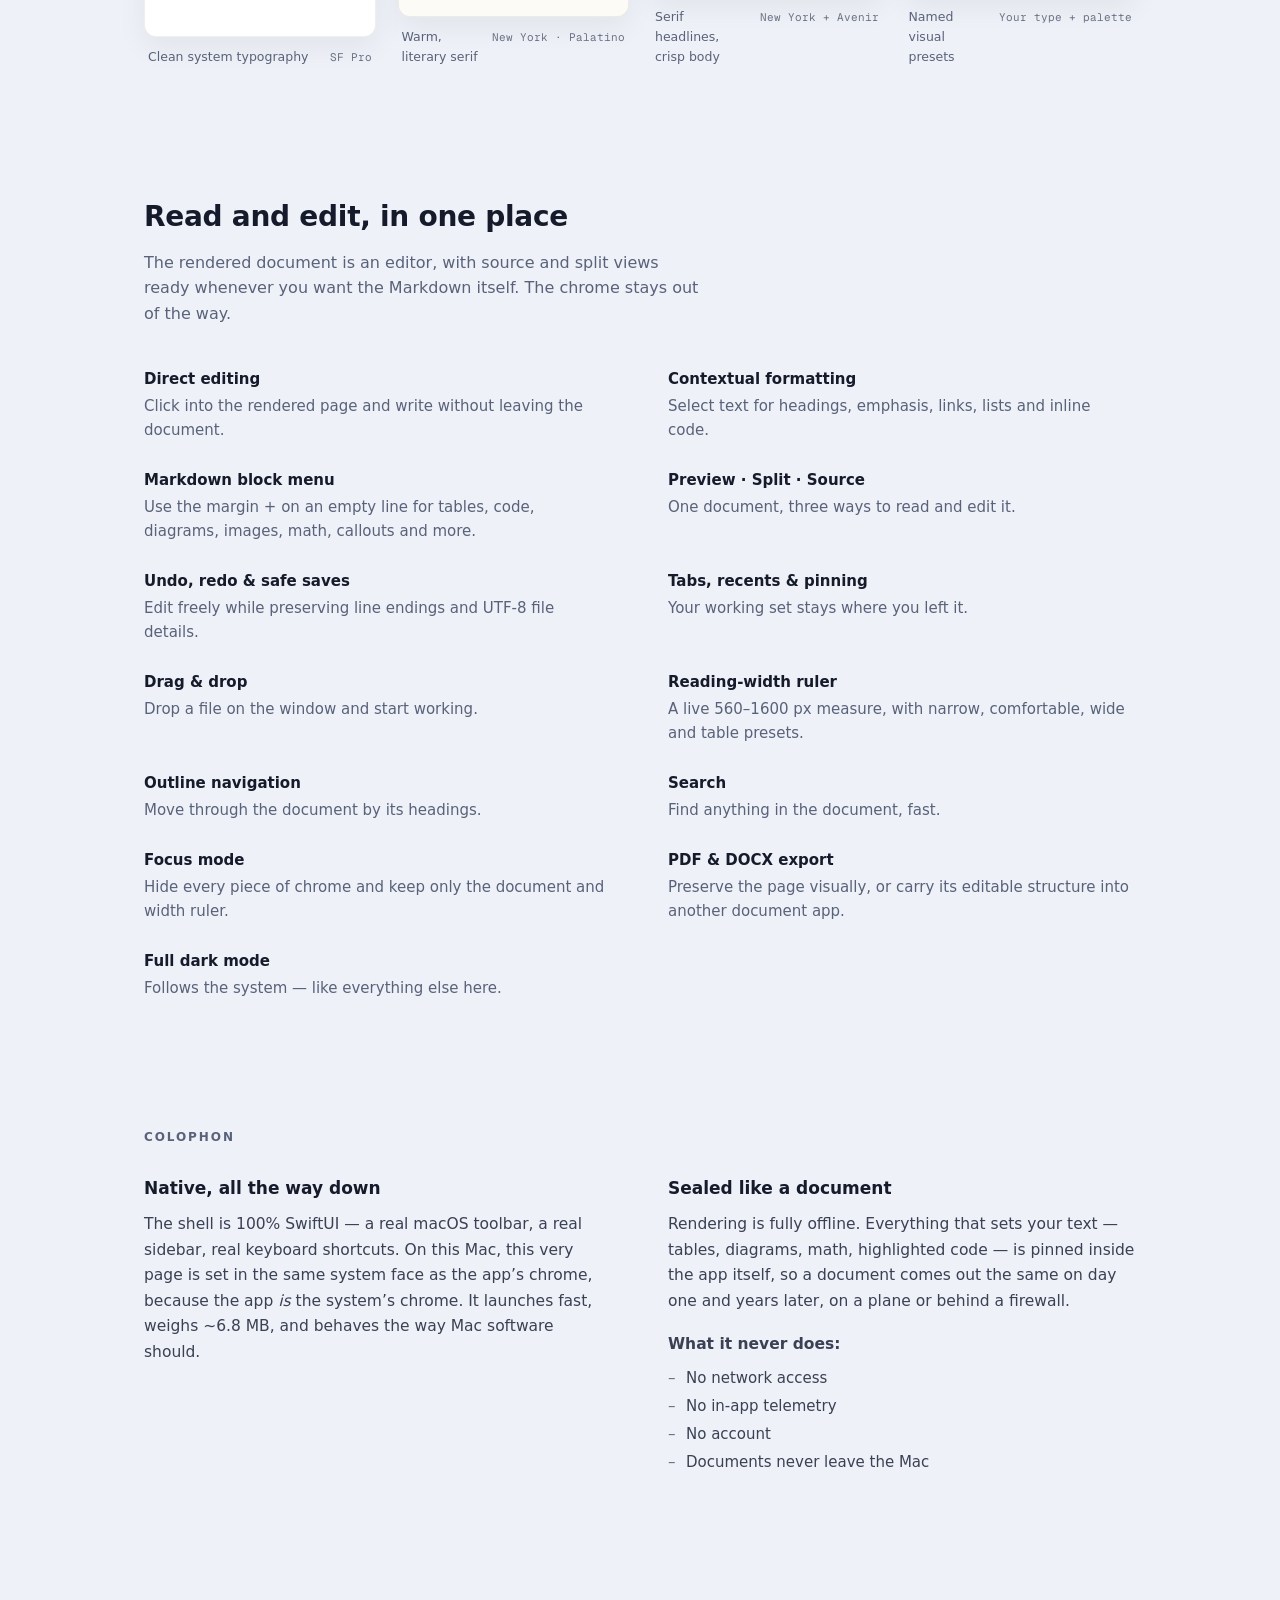
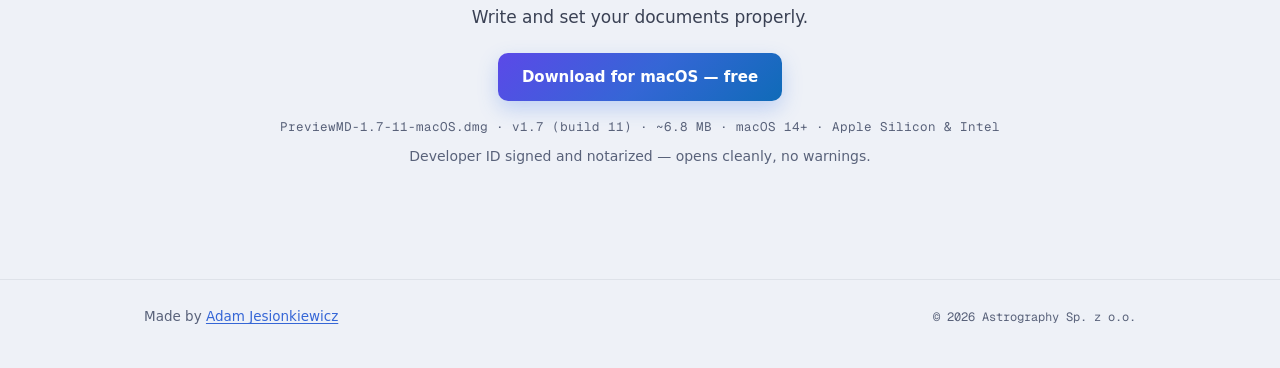
==== commit 99e2754d: "Release PreviewMD 1.7 (#15) Publishes the signed and notarized 1.7 (11) DMG, updates release metadat" ====
--- a/site/index.html
+++ b/site/index.html
@@ -4,7 +4,7 @@
   <meta charset="utf-8">
   <meta name="viewport" content="width=device-width, initial-scale=1">
   <title>PreviewMD — Plain text, properly typeset.</title>
-  <meta name="description" content="PreviewMD is a free, native macOS Markdown reader and editor with a print-inspired canvas. Edit directly, copy cleanly to Pages or Word, and export semantic DOCX — entirely offline. macOS 14+, notarized, ~6.3 MB.">
+  <meta name="description" content="PreviewMD is a free, native macOS Markdown reader and editor with a print-inspired canvas. Edit directly, copy cleanly to Pages or Word, and export semantic DOCX — entirely offline. macOS 14+, notarized, ~6.8 MB.">
   <meta property="og:title" content="PreviewMD — Plain text, properly typeset.">
   <meta property="og:description" content="A native macOS Markdown reader and editor with clean copy for Pages and Word, semantic DOCX export, and fully offline rendering. Free download.">
   <meta property="og:type" content="website">
@@ -18,10 +18,10 @@
   <link rel="preconnect" href="https://fonts.googleapis.com">
   <link rel="preconnect" href="https://fonts.gstatic.com" crossorigin>
   <link href="https://fonts.googleapis.com/css2?family=Geist+Mono:wght@400;500&family=Newsreader:ital,opsz,wght@0,6..72,400;0,6..72,500;1,6..72,400&display=swap" rel="stylesheet">
-  <link rel="stylesheet" href="styles.css?v=db-6">
+  <link rel="stylesheet" href="styles.css?v=db-7">
   <script async src="https://www.googletagmanager.com/gtag/js?id=G-8YXDM1JJH2"></script>
   <script src="analytics.js?v=1"></script>
-  <script src="main.js?v=db-10" defer></script>
+  <script src="main.js?v=db-11" defer></script>
 </head>
 <body>
 
@@ -42,8 +42,8 @@
 
     <div class="cta-block" id="ctaBlock">
       <p class="kicker">A native Markdown reader and editor for&nbsp;the&nbsp;Mac.</p>
-      <a class="btn btn-prism" href="PreviewMD-1.6-10-macOS.dmg" download data-download>Download for macOS — free</a>
-      <p class="mono meta">v1.6&nbsp;&middot;&nbsp;~6.3&nbsp;MB&nbsp;&middot;&nbsp;Universal&nbsp;2&nbsp;&middot;&nbsp;notarized</p>
+      <a class="btn btn-prism" href="PreviewMD-1.7-11-macOS.dmg" download data-download>Download for macOS — free</a>
+      <p class="mono meta">v1.7&nbsp;&middot;&nbsp;~6.8&nbsp;MB&nbsp;&middot;&nbsp;Universal&nbsp;2&nbsp;&middot;&nbsp;notarized</p>
     </div>
 
     <!-- Reading-width ruler: a working control, like the app's -->
@@ -95,7 +95,7 @@
                 <tbody>
                   <tr><td>macOS</td><td>14 or later</td></tr>
                   <tr><td>Binary</td><td>Universal 2</td></tr>
-                  <tr><td>Size</td><td>~6.3 MB</td></tr>
+                  <tr><td>Size</td><td>~6.8 MB</td></tr>
                 </tbody>
               </table>
             </div>
@@ -110,7 +110,7 @@
               <p class="doc-math"><em>E&nbsp;=&nbsp;mc</em><sup>2</sup></p>
             </div>
             <div class="row" data-row="5">
-              <p class="doc-p"><a class="doc-link" href="PreviewMD-1.6-10-macOS.dmg" download data-download>Download for macOS — free</a></p>
+              <p class="doc-p"><a class="doc-link" href="PreviewMD-1.7-11-macOS.dmg" download data-download>Download for macOS — free</a></p>
             </div>
           </div>
         </div>
@@ -130,12 +130,12 @@
 <span class="mk">|--------|-------------|</span>
 <span class="mk">|</span> macOS  <span class="mk">|</span> 14 or later <span class="mk">|</span>
 <span class="mk">|</span> Binary <span class="mk">|</span> Universal 2 <span class="mk">|</span>
-<span class="mk">|</span> Size   <span class="mk">|</span> ~6.3 MB     <span class="mk">|</span></pre></div>
+<span class="mk">|</span> Size   <span class="mk">|</span> ~6.8 MB     <span class="mk">|</span></pre></div>
             <div class="row" data-row="3"><pre class="src"><span class="mk">- [x]</span> Edit in the typeset page
 <span class="mk">- [x]</span> Source &amp; split editing
 <span class="mk">- [x]</span> Tables, diagrams, math &amp; code</pre></div>
             <div class="row" data-row="4"><pre class="src"><span class="mk">$</span>E = mc^2<span class="mk">$</span></pre></div>
-            <div class="row" data-row="5"><pre class="src"><span class="mk">[</span><a class="src-link" href="PreviewMD-1.6-10-macOS.dmg" download data-download tabindex="-1">Download for macOS — free</a><span class="mk">](</span><span class="src-target" data-filename>PreviewMD-1.6-10-macOS.dmg</span><span class="mk">)</span></pre></div>
+            <div class="row" data-row="5"><pre class="src"><span class="mk">[</span><a class="src-link" href="PreviewMD-1.7-11-macOS.dmg" download data-download tabindex="-1">Download for macOS — free</a><span class="mk">](</span><span class="src-target" data-filename>PreviewMD-1.7-11-macOS.dmg</span><span class="mk">)</span></pre></div>
           </div>
         </div>
 
@@ -263,8 +263,8 @@
 
   <!-- ============ READING STYLES ============ -->
   <section class="wrap section" id="styles">
-    <h2>Three ways to set a page</h2>
-    <p class="section-lede">Three reading styles set the whole document in one click &mdash; typefaces, page tone and accents &mdash; and every style carries its own dark grade.</p>
+    <h2>Set the page your way</h2>
+    <p class="section-lede">Start with three built-in reading styles, then save your own named visual presets. Each one carries its typography, page tone, accents and a dedicated dark grade.</p>
 
     <div class="specimens">
 
@@ -298,6 +298,20 @@
         <figcaption class="spec-cap">
           <span class="spec-sub">Serif headlines, crisp body</span>
           <span class="mono spec-stack">New York + Avenir</span>
+        </figcaption>
+      </figure>
+
+      <figure class="specimen">
+        <div class="spec-page spec-custom">
+          <div class="preset-swatches" aria-hidden="true">
+            <span></span><span></span><span></span><span></span><span></span>
+          </div>
+          <p class="spec-h">Custom</p>
+          <p class="spec-p">Choose body and heading fonts, size, leading, accent, page and text colors &mdash; for light and dark.</p>
+        </div>
+        <figcaption class="spec-cap">
+          <span class="spec-sub">Named visual presets</span>
+          <span class="mono spec-stack">Your type + palette</span>
         </figcaption>
       </figure>
 
@@ -331,7 +345,7 @@
     <div class="colophon-cols">
       <div class="colophon-col">
         <h3>Native, all the way down</h3>
-        <p>The shell is 100% SwiftUI — a real macOS toolbar, a real sidebar, real keyboard shortcuts. On this Mac, this very page is set in the same system face as the app&rsquo;s chrome, because the app <em>is</em> the system&rsquo;s chrome. It launches fast, weighs ~6.3&nbsp;MB, and behaves the way Mac software should.</p>
+        <p>The shell is 100% SwiftUI — a real macOS toolbar, a real sidebar, real keyboard shortcuts. On this Mac, this very page is set in the same system face as the app&rsquo;s chrome, because the app <em>is</em> the system&rsquo;s chrome. It launches fast, weighs ~6.8&nbsp;MB, and behaves the way Mac software should.</p>
       </div>
       <div class="colophon-col">
         <h3>Sealed like a document</h3>
@@ -350,8 +364,8 @@
   <!-- ============ FOOTER CTA ============ -->
   <section class="wrap section footer-cta" id="download">
     <p class="kicker">Write and set your documents properly.</p>
-    <a class="btn btn-prism" href="PreviewMD-1.6-10-macOS.dmg" download data-download>Download for macOS — free</a>
-    <p class="mono meta"><span data-filename>PreviewMD-1.6-10-macOS.dmg</span>&nbsp;&middot; v1.6 (build 10)&nbsp;&middot; ~6.3&nbsp;MB&nbsp;&middot; macOS 14+&nbsp;&middot; Apple&nbsp;Silicon &amp; Intel</p>
+    <a class="btn btn-prism" href="PreviewMD-1.7-11-macOS.dmg" download data-download>Download for macOS — free</a>
+    <p class="mono meta"><span data-filename>PreviewMD-1.7-11-macOS.dmg</span>&nbsp;&middot; v1.7 (build 11)&nbsp;&middot; ~6.8&nbsp;MB&nbsp;&middot; macOS 14+&nbsp;&middot; Apple&nbsp;Silicon &amp; Intel</p>
     <p class="assure">Developer ID signed and notarized — opens cleanly, no warnings.</p>
   </section>
 
--- a/site/styles.css
+++ b/site/styles.css
@@ -869,7 +869,7 @@
    ============================================================ */
 .specimens {
   display: grid;
-  grid-template-columns: repeat(3, 1fr);
+  grid-template-columns: repeat(4, 1fr);
   gap: 22px;
   margin-top: 36px;
 }
@@ -944,6 +944,33 @@
   --p-size: 14.5px;
   --p-leading: 1.68;
 }
+.spec-custom {
+  --p-page: #f7f2ff;
+  --p-ink: #252038;
+  --p-muted: #615878;
+  --p-link: #7957d5;
+  --p-display: "Avenir Next", Avenir, -apple-system, BlinkMacSystemFont, sans-serif;
+  --p-body: "Iowan Old Style", Palatino, Georgia, ui-serif, serif;
+  --p-size: 15px;
+  --p-leading: 1.72;
+}
+
+.preset-swatches {
+  display: flex;
+  gap: 5px;
+  margin-bottom: 18px;
+}
+.preset-swatches span {
+  width: 16px;
+  height: 16px;
+  border: 1px solid color-mix(in srgb, var(--p-ink) 14%, transparent);
+  border-radius: 50%;
+  background: var(--p-page);
+}
+.preset-swatches span:nth-child(2) { background: var(--p-ink); }
+.preset-swatches span:nth-child(3) { background: var(--p-muted); }
+.preset-swatches span:nth-child(4) { background: var(--p-link); }
+.preset-swatches span:nth-child(5) { background: #e0c9ff; }
 
 @media (prefers-color-scheme: dark) {
   .spec-page { border-color: var(--edge); box-shadow: none; }
@@ -965,6 +992,12 @@
     --p-muted: #b8b8b5;
     --p-link: #f09a84;
   }
+  .spec-custom {
+    --p-page: #211d2c;
+    --p-ink: #f0eafb;
+    --p-muted: #c7bdd8;
+    --p-link: #c3a6ff;
+  }
 }
 
 .spec-cap {
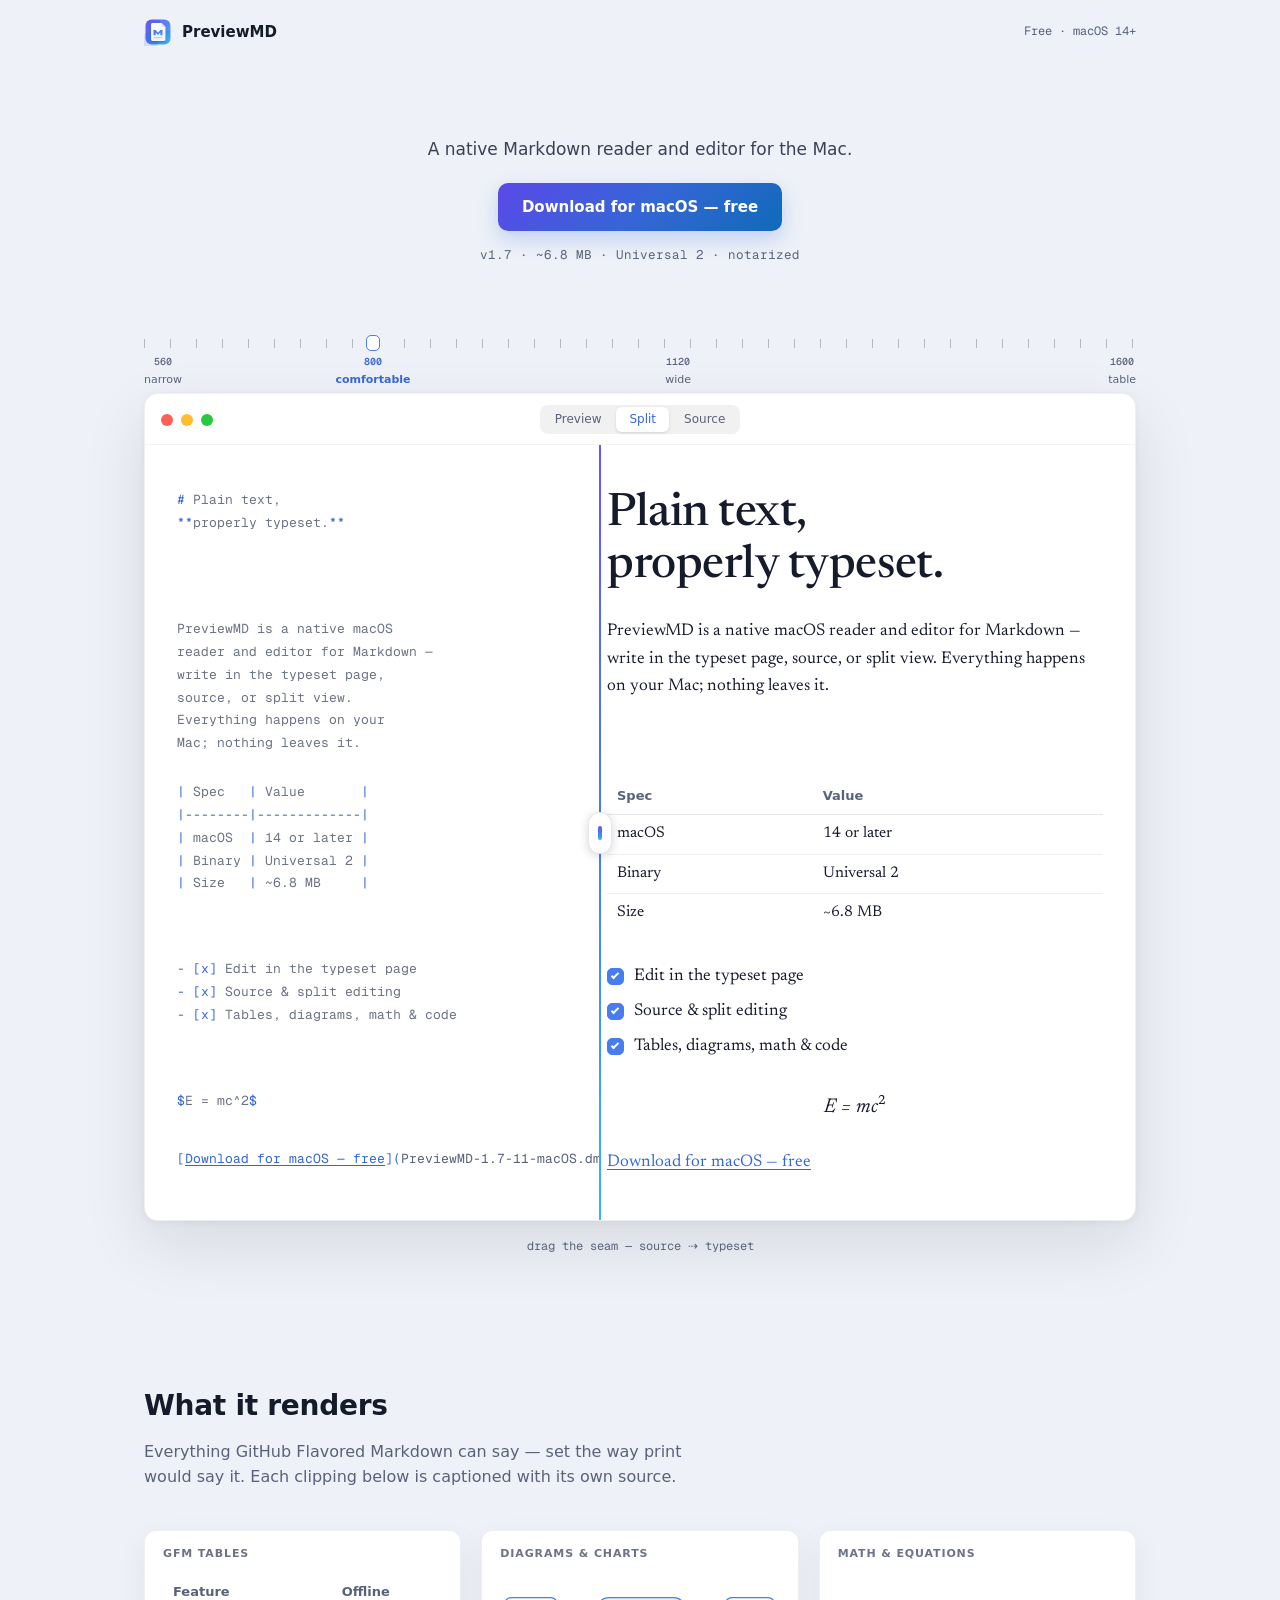
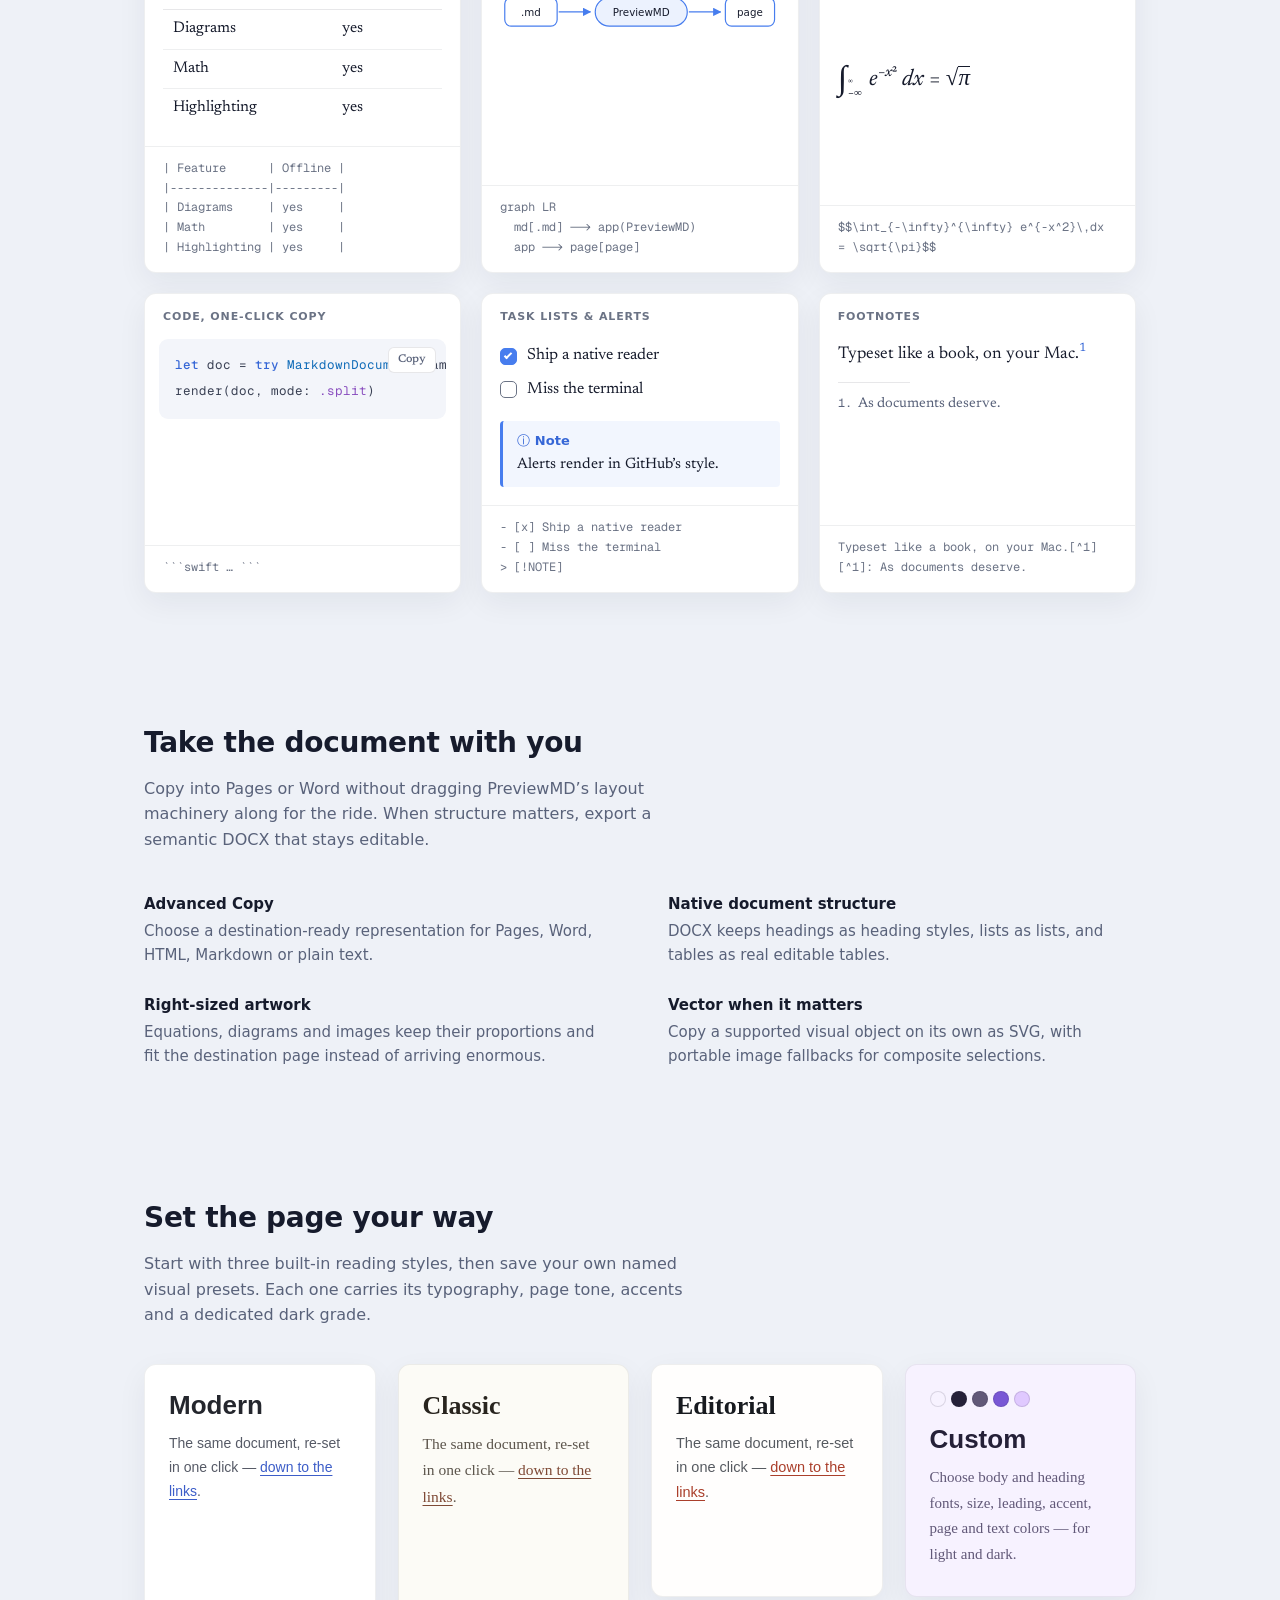
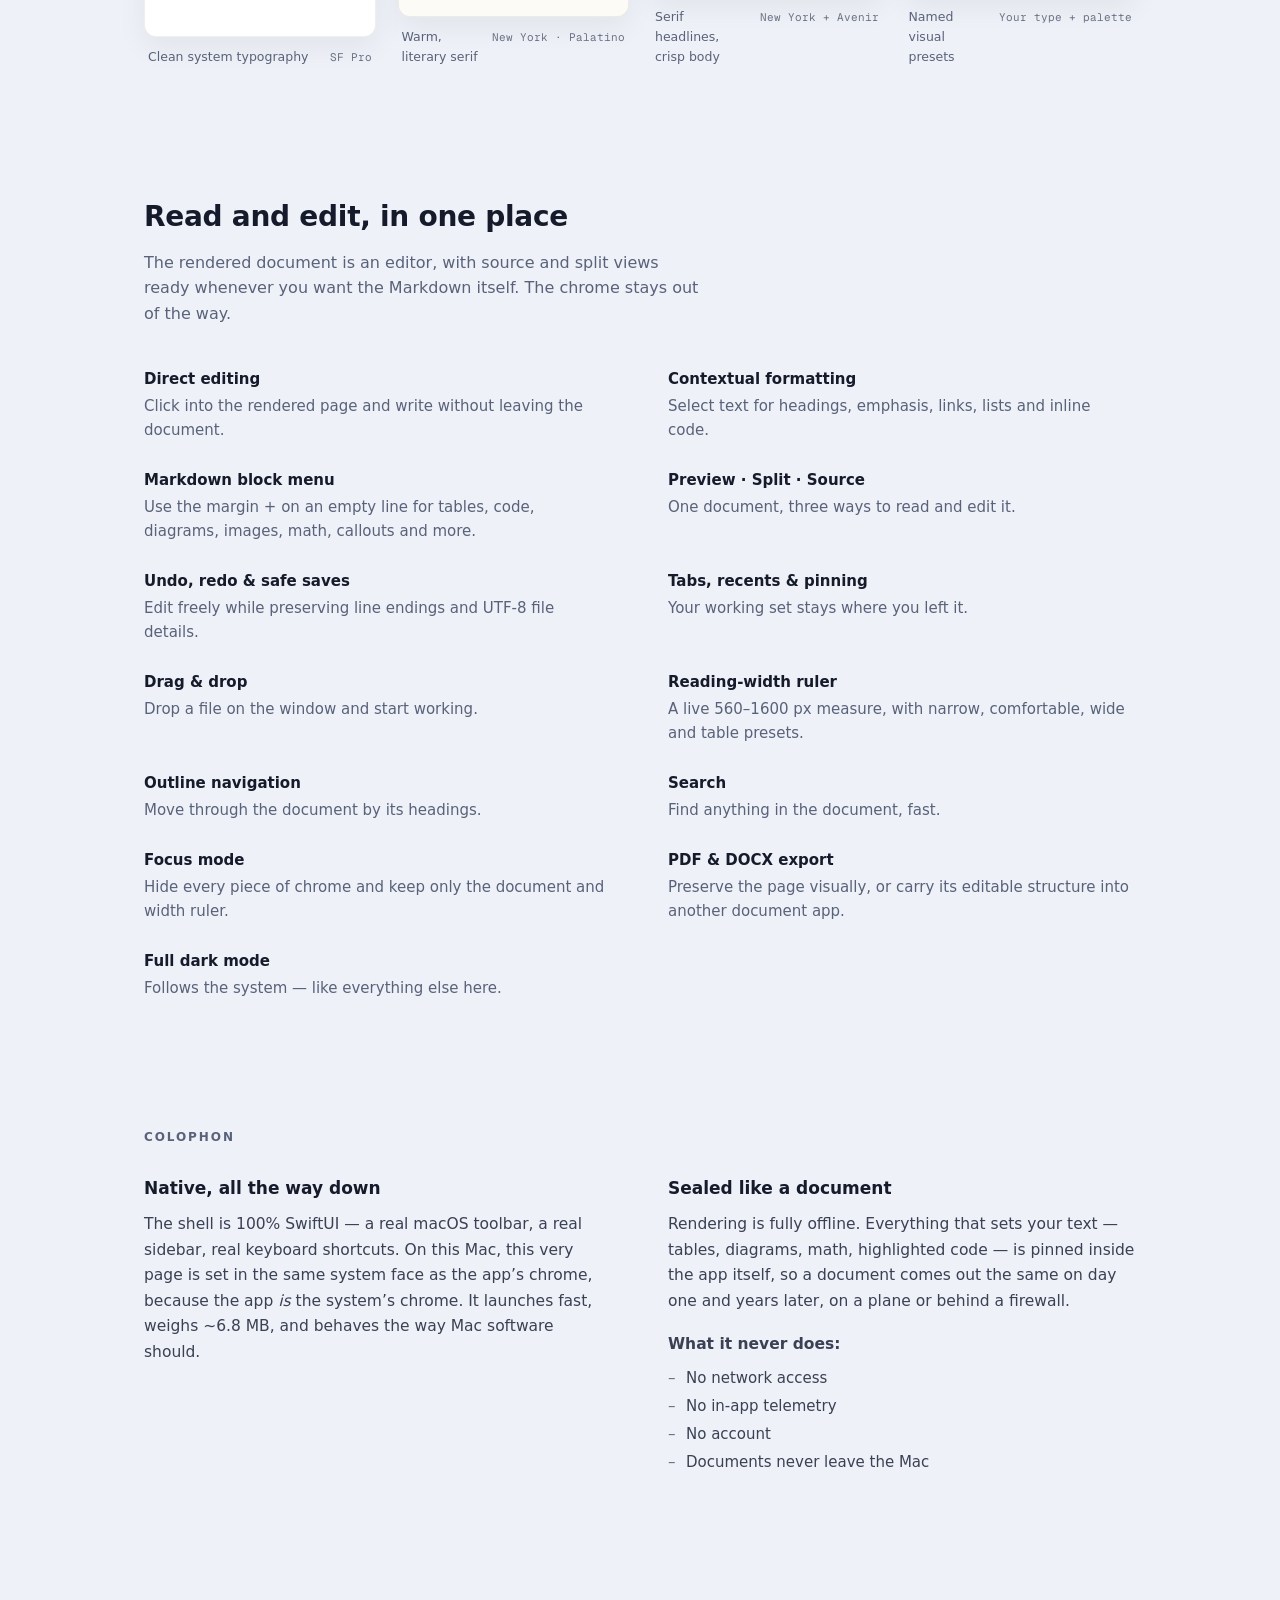
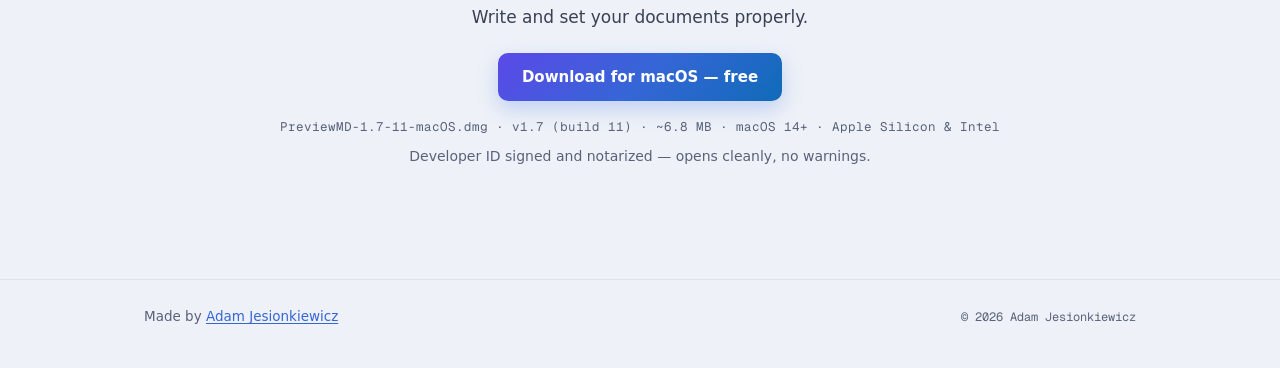
==== commit bb81122d: "chore: prepare PreviewMD for open source Signed-off-by: Adam Jesionkiewicz <adam@jesion.pl>" ====
--- a/site/index.html
+++ b/site/index.html
@@ -374,7 +374,7 @@
 <footer class="site-footer">
   <div class="wrap footer-inner">
     <p>Made by <a href="mailto:adam@jesion.pl">Adam Jesionkiewicz</a></p>
-    <p class="mono">&copy; 2026 Astrography Sp.&nbsp;z&nbsp;o.o.</p>
+    <p class="mono">&copy; 2026 Adam Jesionkiewicz</p>
   </div>
 </footer>
 
@@ -390,7 +390,7 @@
   <div id="cardMain">
     <p class="modal-kicker mono">A quiet mailing list</p>
     <h2 class="modal-title" id="emailTitle">The next page,<br>properly announced.</h2>
-    <p class="modal-description" id="emailDescription">Hear about meaningful PreviewMD updates and the occasional new app from Astrography. No noise, no tracking.</p>
+    <p class="modal-description" id="emailDescription">Hear about meaningful PreviewMD updates and the occasional community milestone. No noise, no tracking.</p>
     <form class="modal-form" id="notifyForm" novalidate>
       <label class="sr-only" for="emailInput">Email address</label>
       <div class="modal-field">
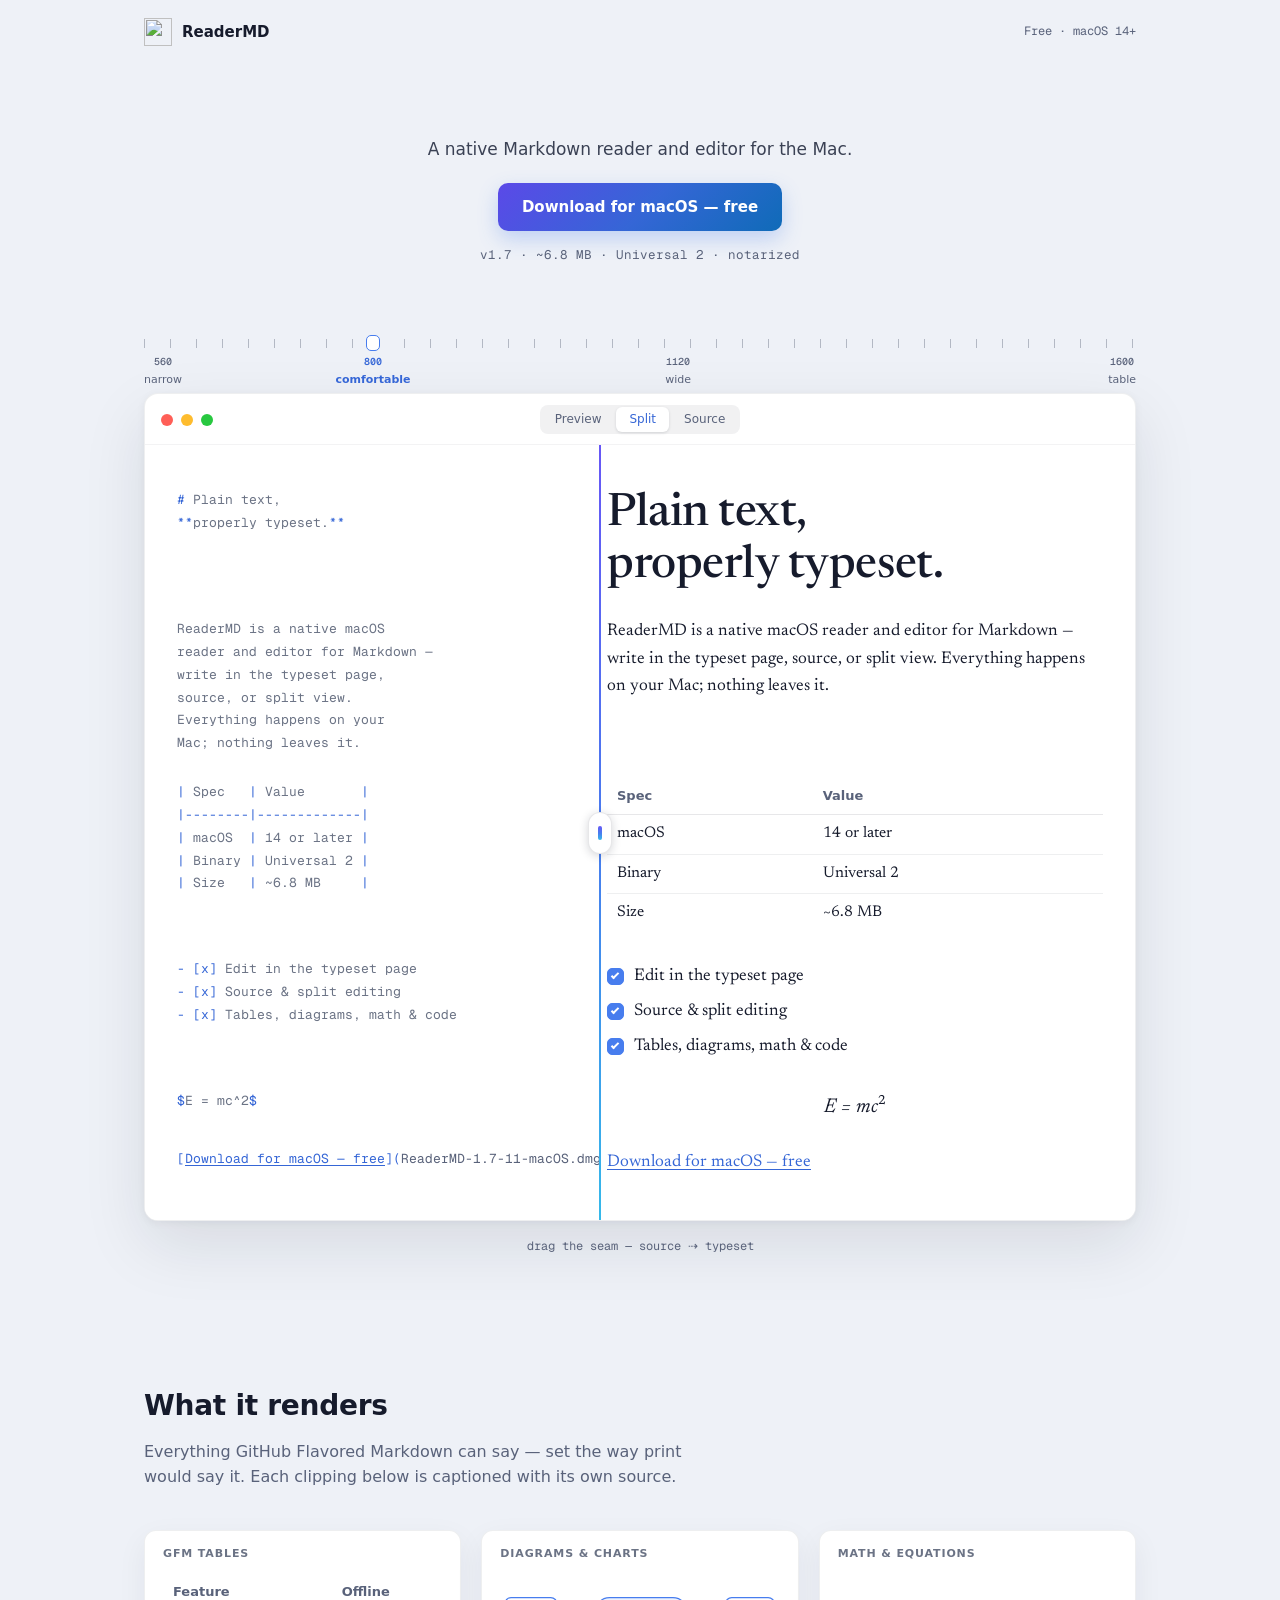
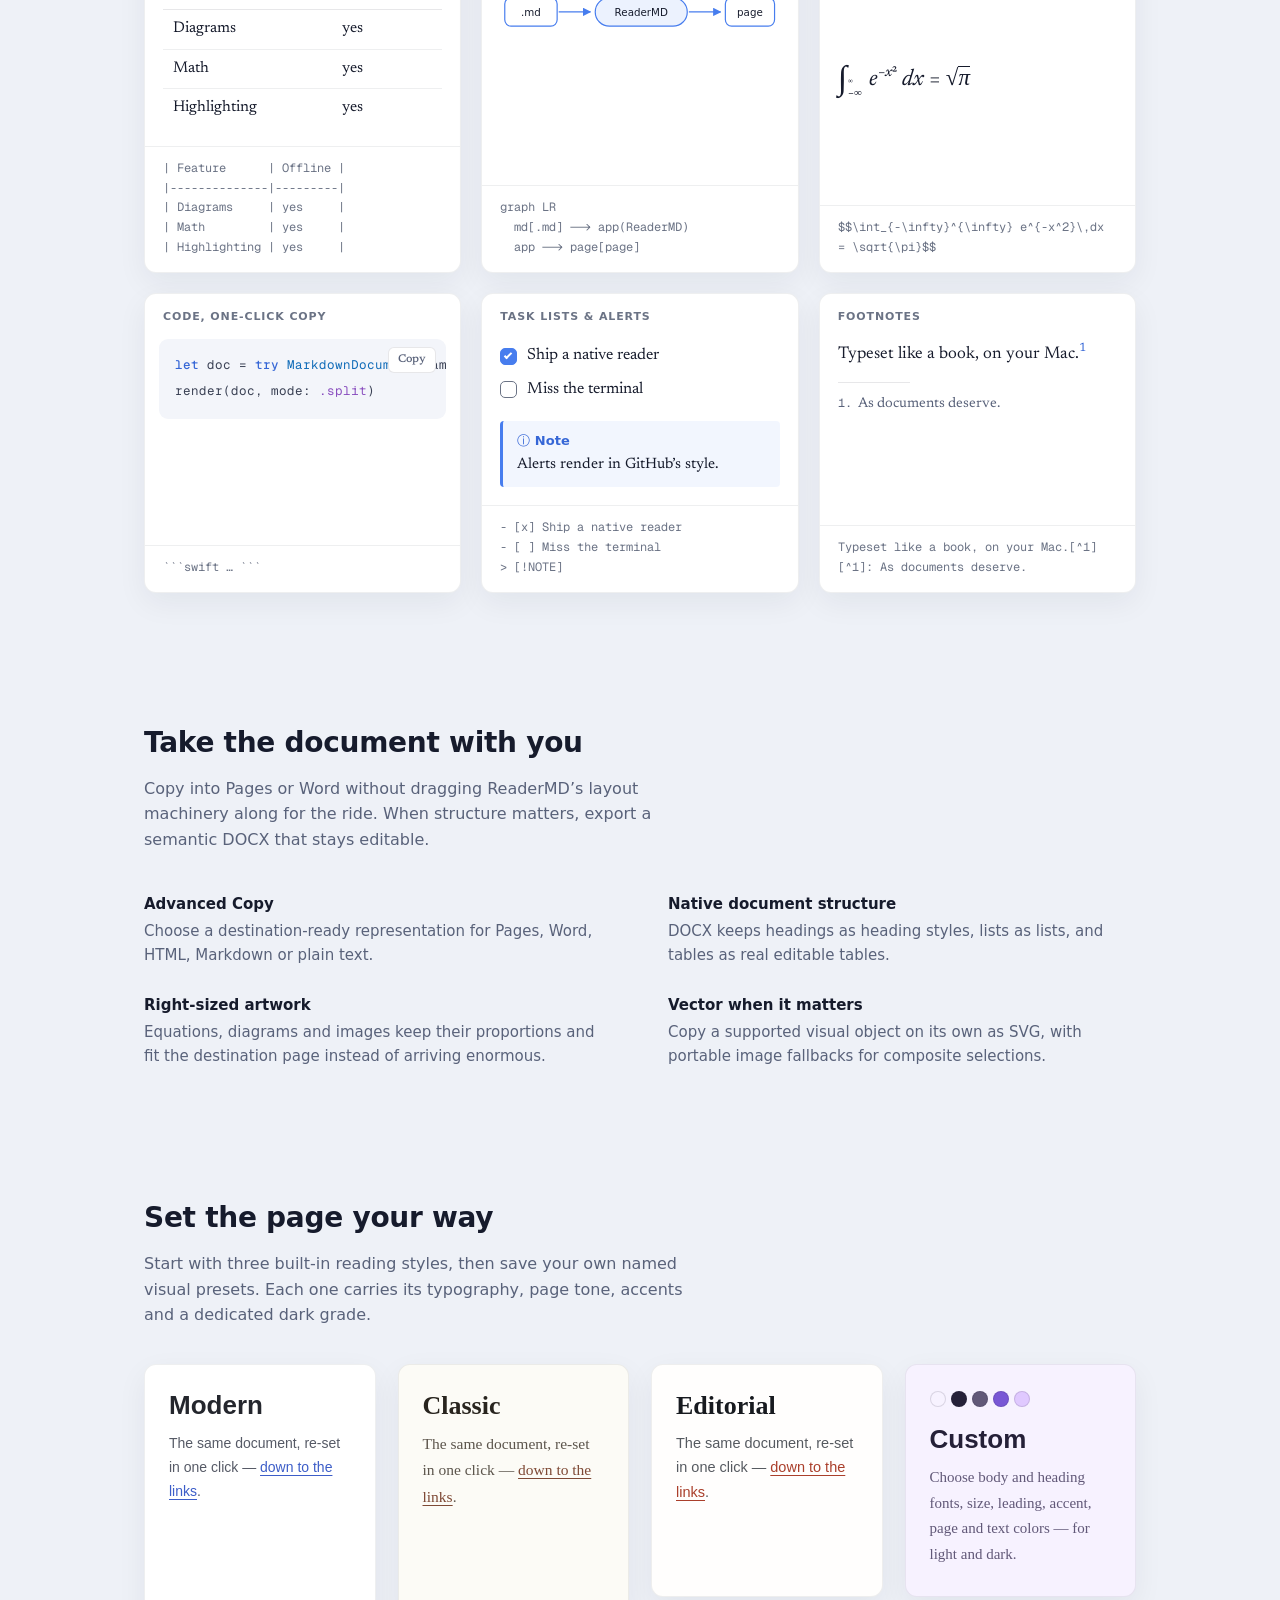
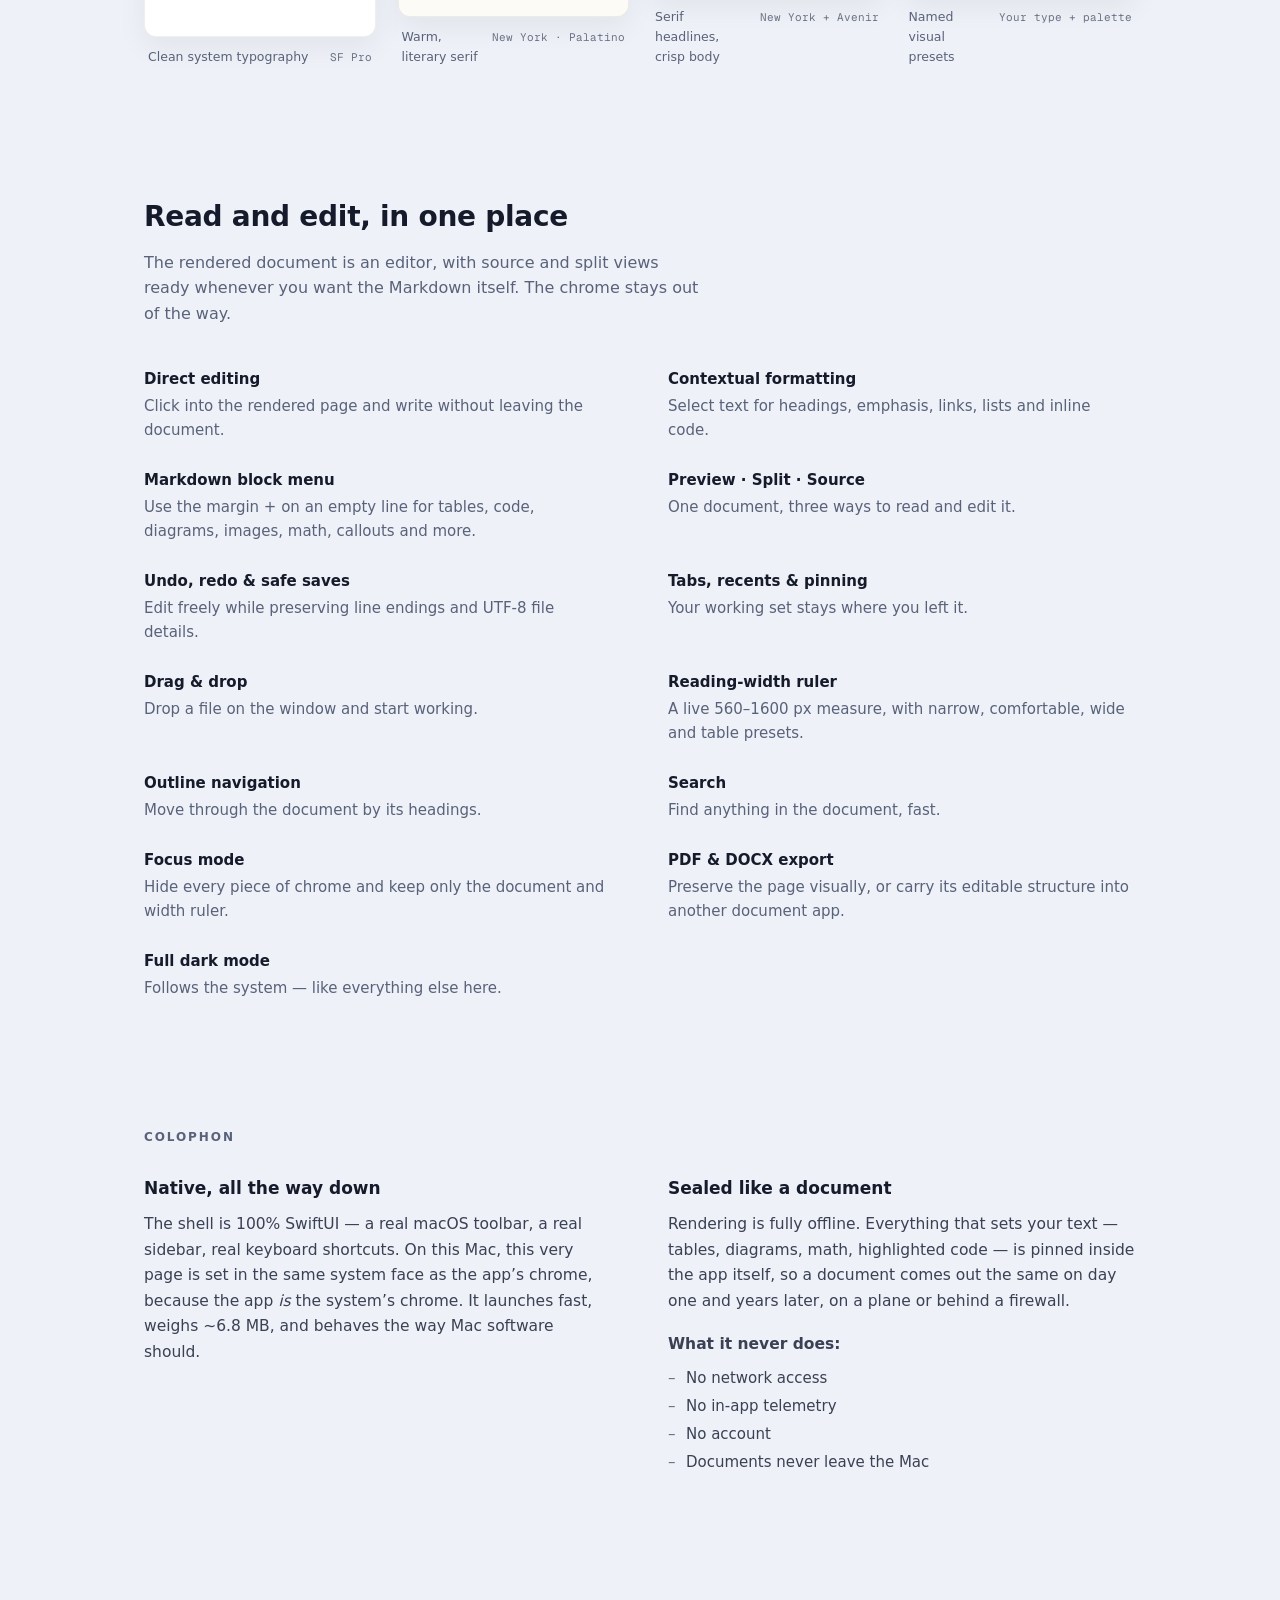
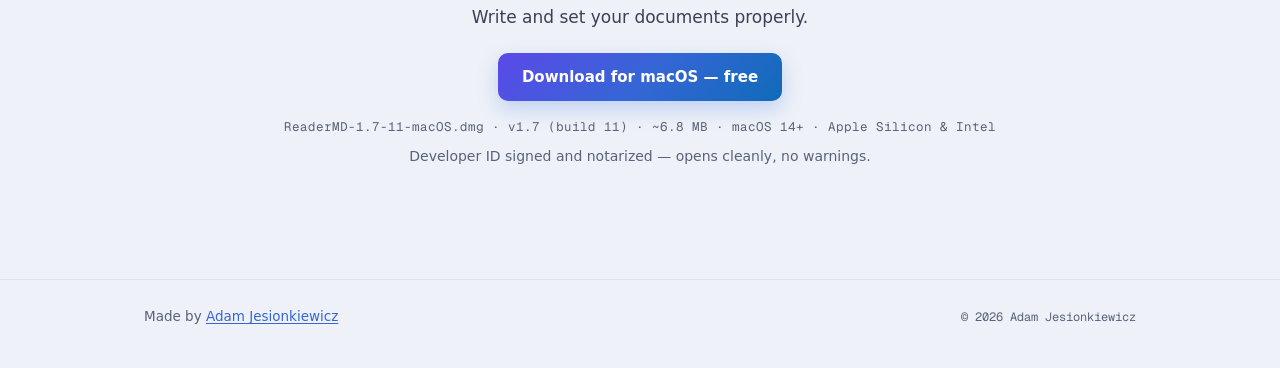
==== commit 39af3c4d: "Complete ReaderMD Windows port and rebrand Signed-off-by: ReaderMD Port Bot <actions@github.com>" ====
--- a/site/index.html
+++ b/site/index.html
@@ -3,12 +3,12 @@
 <head>
   <meta charset="utf-8">
   <meta name="viewport" content="width=device-width, initial-scale=1">
-  <title>PreviewMD — Plain text, properly typeset.</title>
-  <meta name="description" content="PreviewMD is a free, native macOS Markdown reader and editor with a print-inspired canvas. Edit directly, copy cleanly to Pages or Word, and export semantic DOCX — entirely offline. macOS 14+, notarized, ~6.8 MB.">
-  <meta property="og:title" content="PreviewMD — Plain text, properly typeset.">
+  <title>ReaderMD — Plain text, properly typeset.</title>
+  <meta name="description" content="ReaderMD is a free, native macOS Markdown reader and editor with a print-inspired canvas. Edit directly, copy cleanly to Pages or Word, and export semantic DOCX — entirely offline. macOS 14+, notarized, ~6.8 MB.">
+  <meta property="og:title" content="ReaderMD — Plain text, properly typeset.">
   <meta property="og:description" content="A native macOS Markdown reader and editor with clean copy for Pages and Word, semantic DOCX export, and fully offline rendering. Free download.">
   <meta property="og:type" content="website">
-  <meta property="og:site_name" content="PreviewMD">
+  <meta property="og:site_name" content="ReaderMD">
   <!-- og:image intentionally omitted until launch: scrapers require an absolute
        URL and do not render SVG. Export a 1200×630 PNG (icon on Desk #EEF1F7)
        and add: <meta property="og:image" content="https://YOUR-DOMAIN/og.png"> -->
@@ -29,7 +29,7 @@
   <div class="wrap topbar-inner">
     <span class="brand">
       <img src="AppIcon.svg" alt="" width="28" height="28">
-      <span class="brand-name">PreviewMD</span>
+      <span class="brand-name">ReaderMD</span>
     </span>
     <span class="mono topbar-meta">Free&nbsp;&middot;&nbsp;macOS&nbsp;14+</span>
   </div>
@@ -42,7 +42,7 @@
 
     <div class="cta-block" id="ctaBlock">
       <p class="kicker">A native Markdown reader and editor for&nbsp;the&nbsp;Mac.</p>
-      <a class="btn btn-prism" href="PreviewMD-1.7-11-macOS.dmg" download data-download>Download for macOS — free</a>
+      <a class="btn btn-prism" href="ReaderMD-1.7-11-macOS.dmg" download data-download>Download for macOS — free</a>
       <p class="mono meta">v1.7&nbsp;&middot;&nbsp;~6.8&nbsp;MB&nbsp;&middot;&nbsp;Universal&nbsp;2&nbsp;&middot;&nbsp;notarized</p>
     </div>
 
@@ -87,7 +87,7 @@
               <h1 class="doc-h1">Plain text, properly&nbsp;typeset.</h1>
             </div>
             <div class="row" data-row="1">
-              <p class="doc-p">PreviewMD is a native macOS reader and editor for Markdown — write in the typeset page, source, or split view. Everything happens on your Mac; nothing leaves&nbsp;it.</p>
+              <p class="doc-p">ReaderMD is a native macOS reader and editor for Markdown — write in the typeset page, source, or split view. Everything happens on your Mac; nothing leaves&nbsp;it.</p>
             </div>
             <div class="row" data-row="2">
               <table class="doc-table">
@@ -110,7 +110,7 @@
               <p class="doc-math"><em>E&nbsp;=&nbsp;mc</em><sup>2</sup></p>
             </div>
             <div class="row" data-row="5">
-              <p class="doc-p"><a class="doc-link" href="PreviewMD-1.7-11-macOS.dmg" download data-download>Download for macOS — free</a></p>
+              <p class="doc-p"><a class="doc-link" href="ReaderMD-1.7-11-macOS.dmg" download data-download>Download for macOS — free</a></p>
             </div>
           </div>
         </div>
@@ -120,7 +120,7 @@
           <div class="doc doc-source">
             <div class="row" data-row="0"><pre class="src"><span class="mk">#</span> Plain text,
 <span class="mk">**</span>properly typeset.<span class="mk">**</span></pre></div>
-            <div class="row" data-row="1"><pre class="src">PreviewMD is a native macOS
+            <div class="row" data-row="1"><pre class="src">ReaderMD is a native macOS
 reader and editor for Markdown —
 write in the typeset page,
 source, or split view.
@@ -135,7 +135,7 @@
 <span class="mk">- [x]</span> Source &amp; split editing
 <span class="mk">- [x]</span> Tables, diagrams, math &amp; code</pre></div>
             <div class="row" data-row="4"><pre class="src"><span class="mk">$</span>E = mc^2<span class="mk">$</span></pre></div>
-            <div class="row" data-row="5"><pre class="src"><span class="mk">[</span><a class="src-link" href="PreviewMD-1.7-11-macOS.dmg" download data-download tabindex="-1">Download for macOS — free</a><span class="mk">](</span><span class="src-target" data-filename>PreviewMD-1.7-11-macOS.dmg</span><span class="mk">)</span></pre></div>
+            <div class="row" data-row="5"><pre class="src"><span class="mk">[</span><a class="src-link" href="ReaderMD-1.7-11-macOS.dmg" download data-download tabindex="-1">Download for macOS — free</a><span class="mk">](</span><span class="src-target" data-filename>ReaderMD-1.7-11-macOS.dmg</span><span class="mk">)</span></pre></div>
           </div>
         </div>
 
@@ -182,7 +182,7 @@
       <figure class="clipping">
         <p class="clip-label">Diagrams &amp; charts</p>
         <div class="clip-body clip-diagram">
-          <svg viewBox="0 0 352 88" role="img" aria-label="Flowchart: a Markdown file flows into PreviewMD, which flows into a typeset page.">
+          <svg viewBox="0 0 352 88" role="img" aria-label="Flowchart: a Markdown file flows into ReaderMD, which flows into a typeset page.">
             <defs>
               <marker id="dgArrow" viewBox="0 0 10 10" refX="9" refY="5" markerWidth="7" markerHeight="7" orient="auto-start-reverse">
                 <path d="M0 0 L10 5 L0 10 z" fill="currentColor"/>
@@ -190,13 +190,13 @@
             </defs>
             <g class="dg-node"><rect x="6" y="26" width="66" height="36" rx="8"/><text x="39" y="49">.md</text></g>
             <path class="dg-edge" d="M74 44h40" marker-end="url(#dgArrow)"/>
-            <g class="dg-node dg-app"><rect x="120" y="26" width="116" height="36" rx="18"/><text x="178" y="49">PreviewMD</text></g>
+            <g class="dg-node dg-app"><rect x="120" y="26" width="116" height="36" rx="18"/><text x="178" y="49">ReaderMD</text></g>
             <path class="dg-edge" d="M238 44h40" marker-end="url(#dgArrow)"/>
             <g class="dg-node"><rect x="284" y="26" width="62" height="36" rx="8"/><text x="315" y="49">page</text></g>
           </svg>
         </div>
         <figcaption class="mono"><pre>graph LR
-  md[.md] --> app(PreviewMD)
+  md[.md] --> app(ReaderMD)
   app --> page[page]</pre></figcaption>
       </figure>
 
@@ -252,7 +252,7 @@
   <!-- ============ PORTABLE DOCUMENTS ============ -->
   <section class="wrap section" id="portable-documents">
     <h2>Take the document with you</h2>
-    <p class="section-lede">Copy into Pages or Word without dragging PreviewMD&rsquo;s layout machinery along for the ride. When structure matters, export a semantic DOCX that stays editable.</p>
+    <p class="section-lede">Copy into Pages or Word without dragging ReaderMD&rsquo;s layout machinery along for the ride. When structure matters, export a semantic DOCX that stays editable.</p>
     <ul class="reader-list">
       <li><strong>Advanced Copy</strong><span>Choose a destination-ready representation for Pages, Word, HTML, Markdown or plain text.</span></li>
       <li><strong>Native document structure</strong><span>DOCX keeps headings as heading styles, lists as lists, and tables as real editable tables.</span></li>
@@ -341,7 +341,7 @@
   <!-- ============ COLOPHON ============ -->
   <section class="wrap section" id="colophon">
     <p class="smallcaps" aria-hidden="true">Colophon</p>
-    <h2 class="sr-only">How PreviewMD is made</h2>
+    <h2 class="sr-only">How ReaderMD is made</h2>
     <div class="colophon-cols">
       <div class="colophon-col">
         <h3>Native, all the way down</h3>
@@ -364,8 +364,8 @@
   <!-- ============ FOOTER CTA ============ -->
   <section class="wrap section footer-cta" id="download">
     <p class="kicker">Write and set your documents properly.</p>
-    <a class="btn btn-prism" href="PreviewMD-1.7-11-macOS.dmg" download data-download>Download for macOS — free</a>
-    <p class="mono meta"><span data-filename>PreviewMD-1.7-11-macOS.dmg</span>&nbsp;&middot; v1.7 (build 11)&nbsp;&middot; ~6.8&nbsp;MB&nbsp;&middot; macOS 14+&nbsp;&middot; Apple&nbsp;Silicon &amp; Intel</p>
+    <a class="btn btn-prism" href="ReaderMD-1.7-11-macOS.dmg" download data-download>Download for macOS — free</a>
+    <p class="mono meta"><span data-filename>ReaderMD-1.7-11-macOS.dmg</span>&nbsp;&middot; v1.7 (build 11)&nbsp;&middot; ~6.8&nbsp;MB&nbsp;&middot; macOS 14+&nbsp;&middot; Apple&nbsp;Silicon &amp; Intel</p>
     <p class="assure">Developer ID signed and notarized — opens cleanly, no warnings.</p>
   </section>
 
@@ -385,12 +385,12 @@
   <button class="modal-close" id="cardClose" type="button" aria-label="Close updates signup">&times;</button>
   <div class="modal-brand">
     <img src="AppIcon.svg" alt="" width="38" height="38">
-    <span class="mono">PreviewMD updates</span>
+    <span class="mono">ReaderMD updates</span>
   </div>
   <div id="cardMain">
     <p class="modal-kicker mono">A quiet mailing list</p>
     <h2 class="modal-title" id="emailTitle">The next page,<br>properly announced.</h2>
-    <p class="modal-description" id="emailDescription">Hear about meaningful PreviewMD updates and the occasional community milestone. No noise, no tracking.</p>
+    <p class="modal-description" id="emailDescription">Hear about meaningful ReaderMD updates and the occasional community milestone. No noise, no tracking.</p>
     <form class="modal-form" id="notifyForm" novalidate>
       <label class="sr-only" for="emailInput">Email address</label>
       <div class="modal-field">
--- a/site/styles.css
+++ b/site/styles.css
@@ -1,5 +1,5 @@
 /* ============================================================
-   PreviewMD — Galley
+   ReaderMD — Galley
    Desk / Sheet / Ink / Slate / Signal Blue / Prism
    ============================================================ */
 
